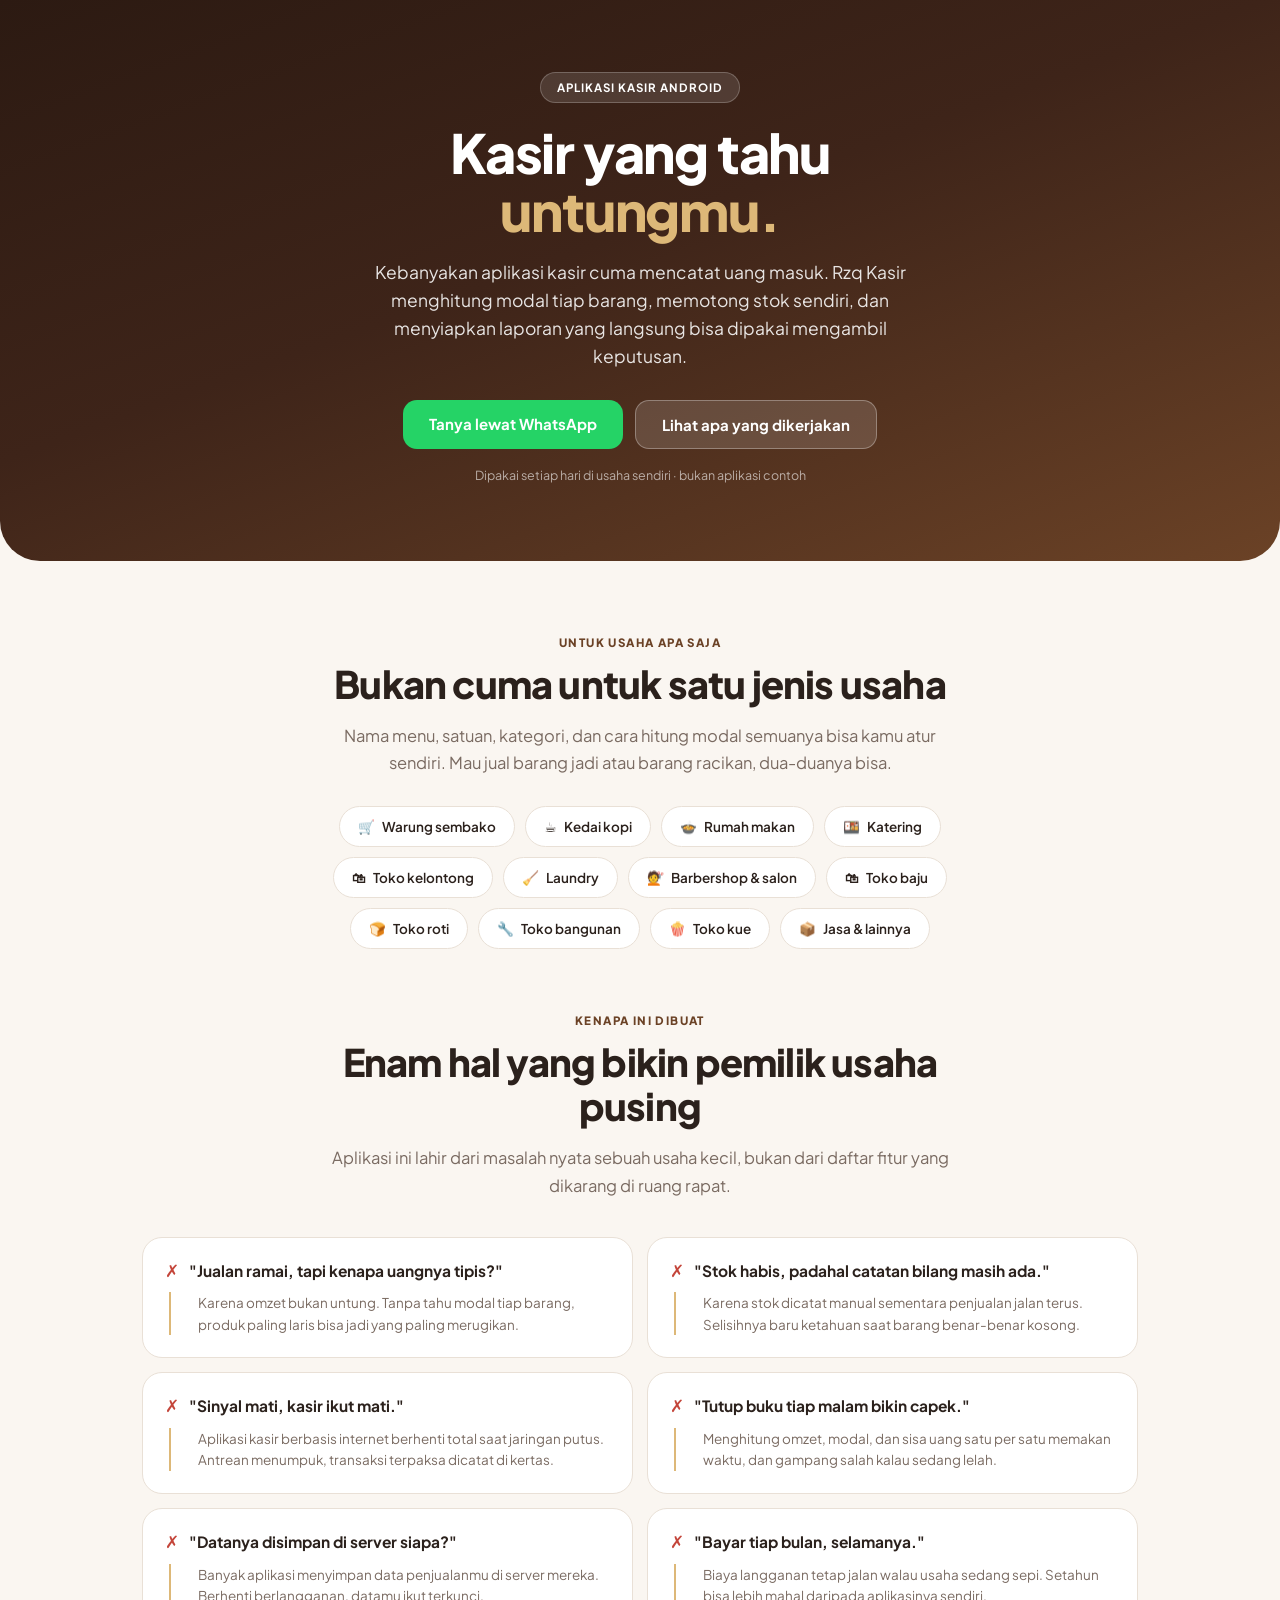
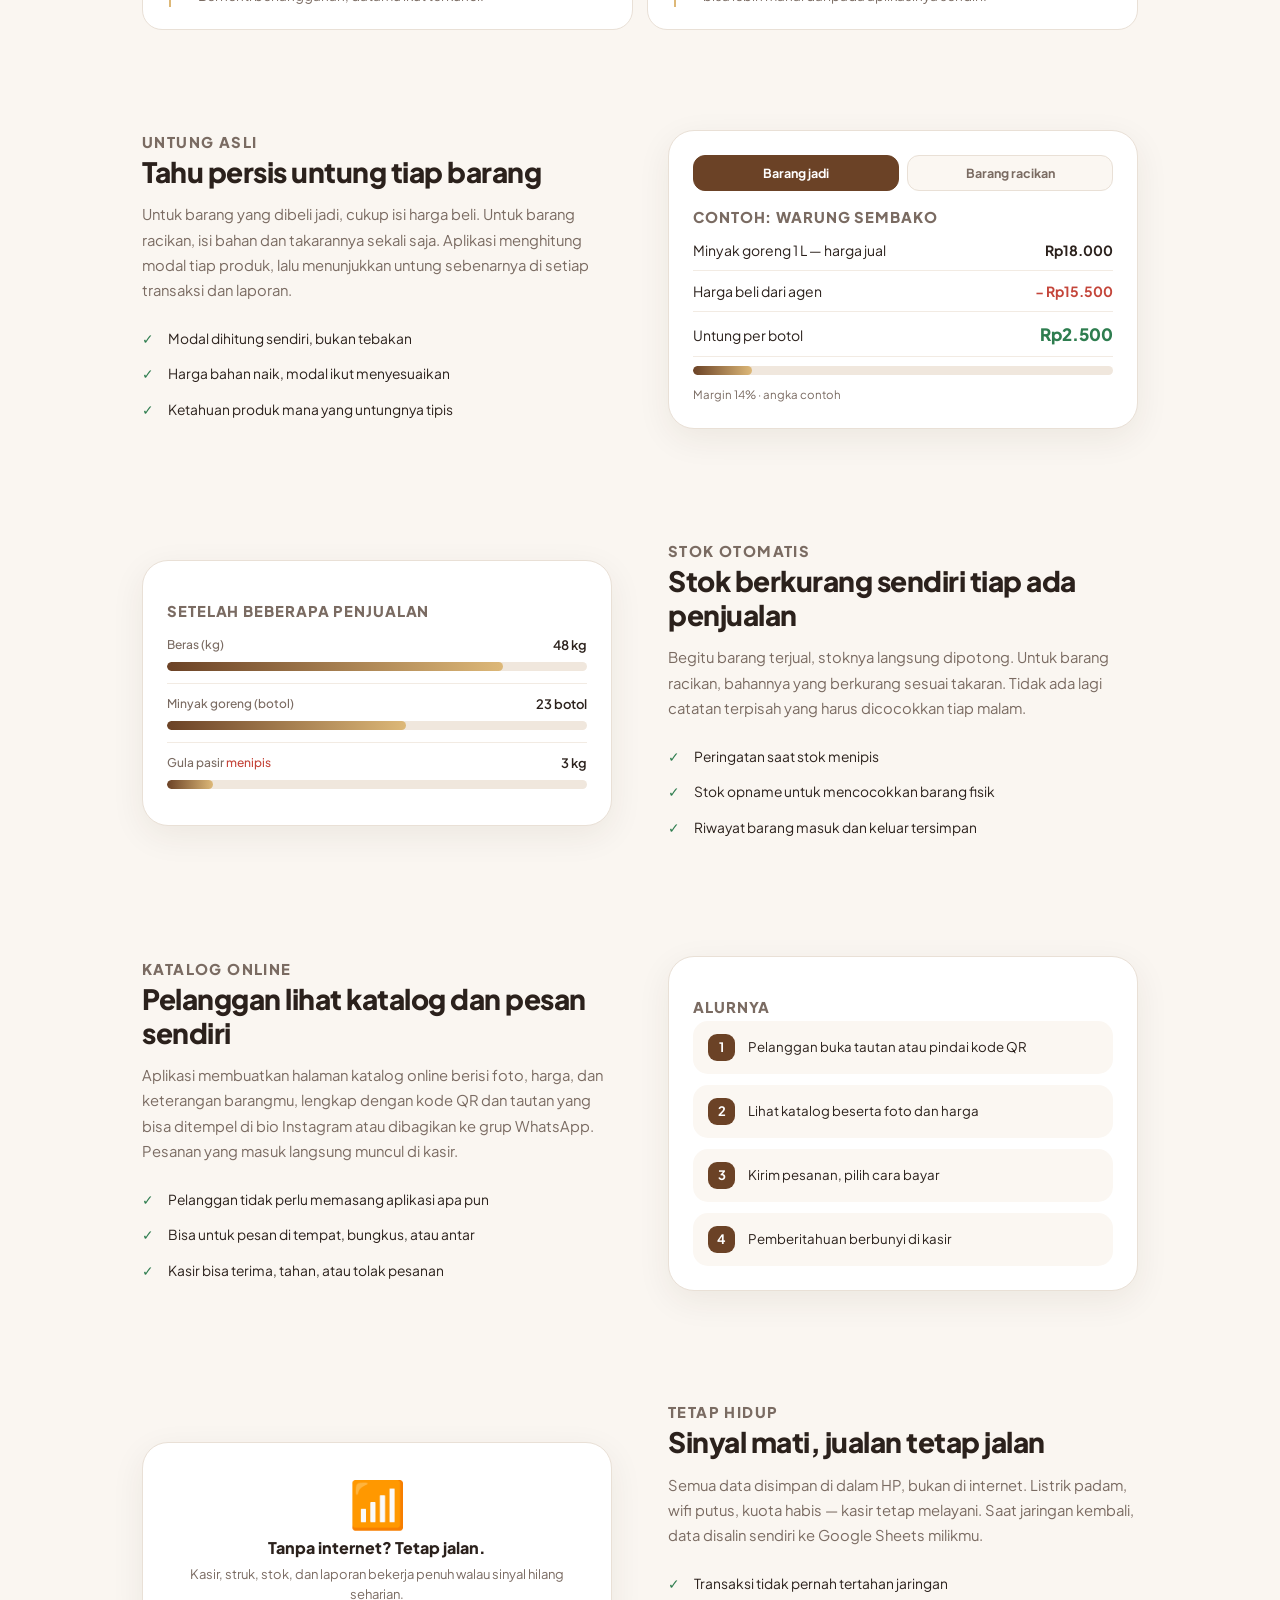
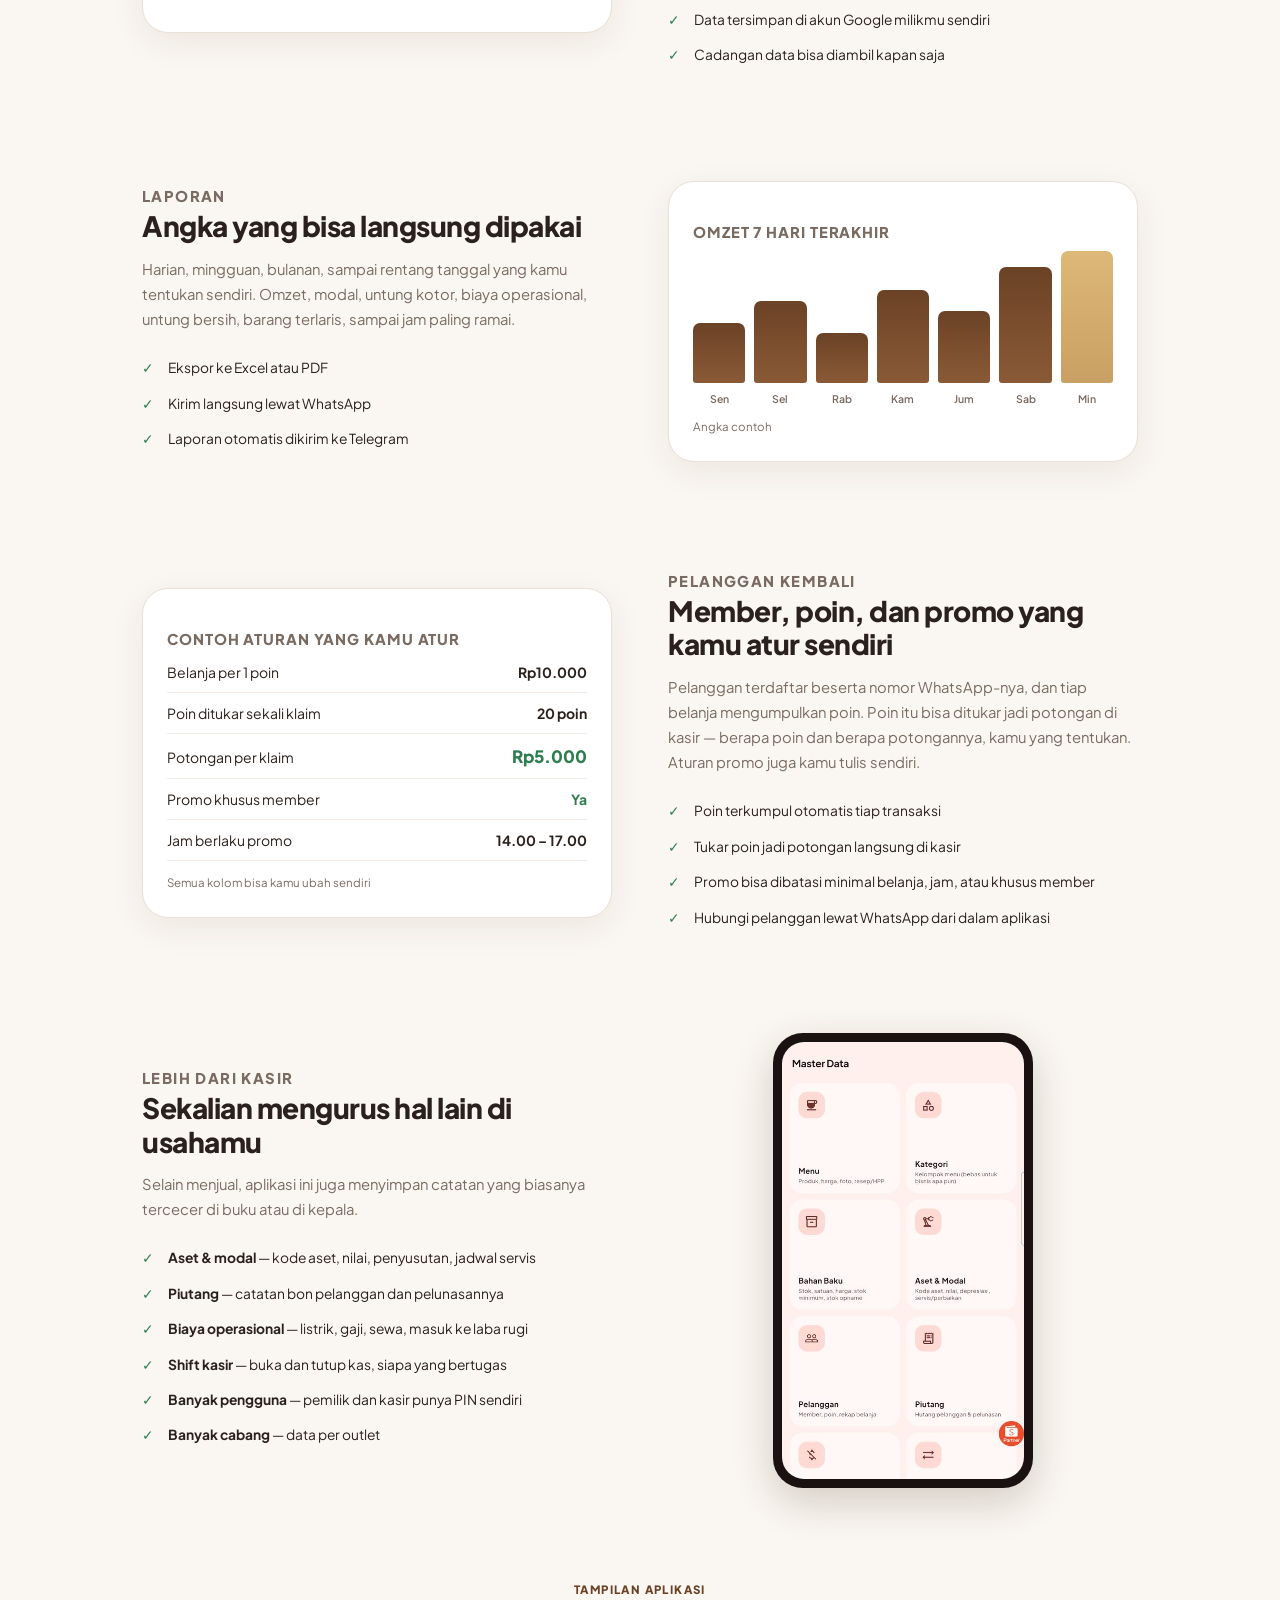
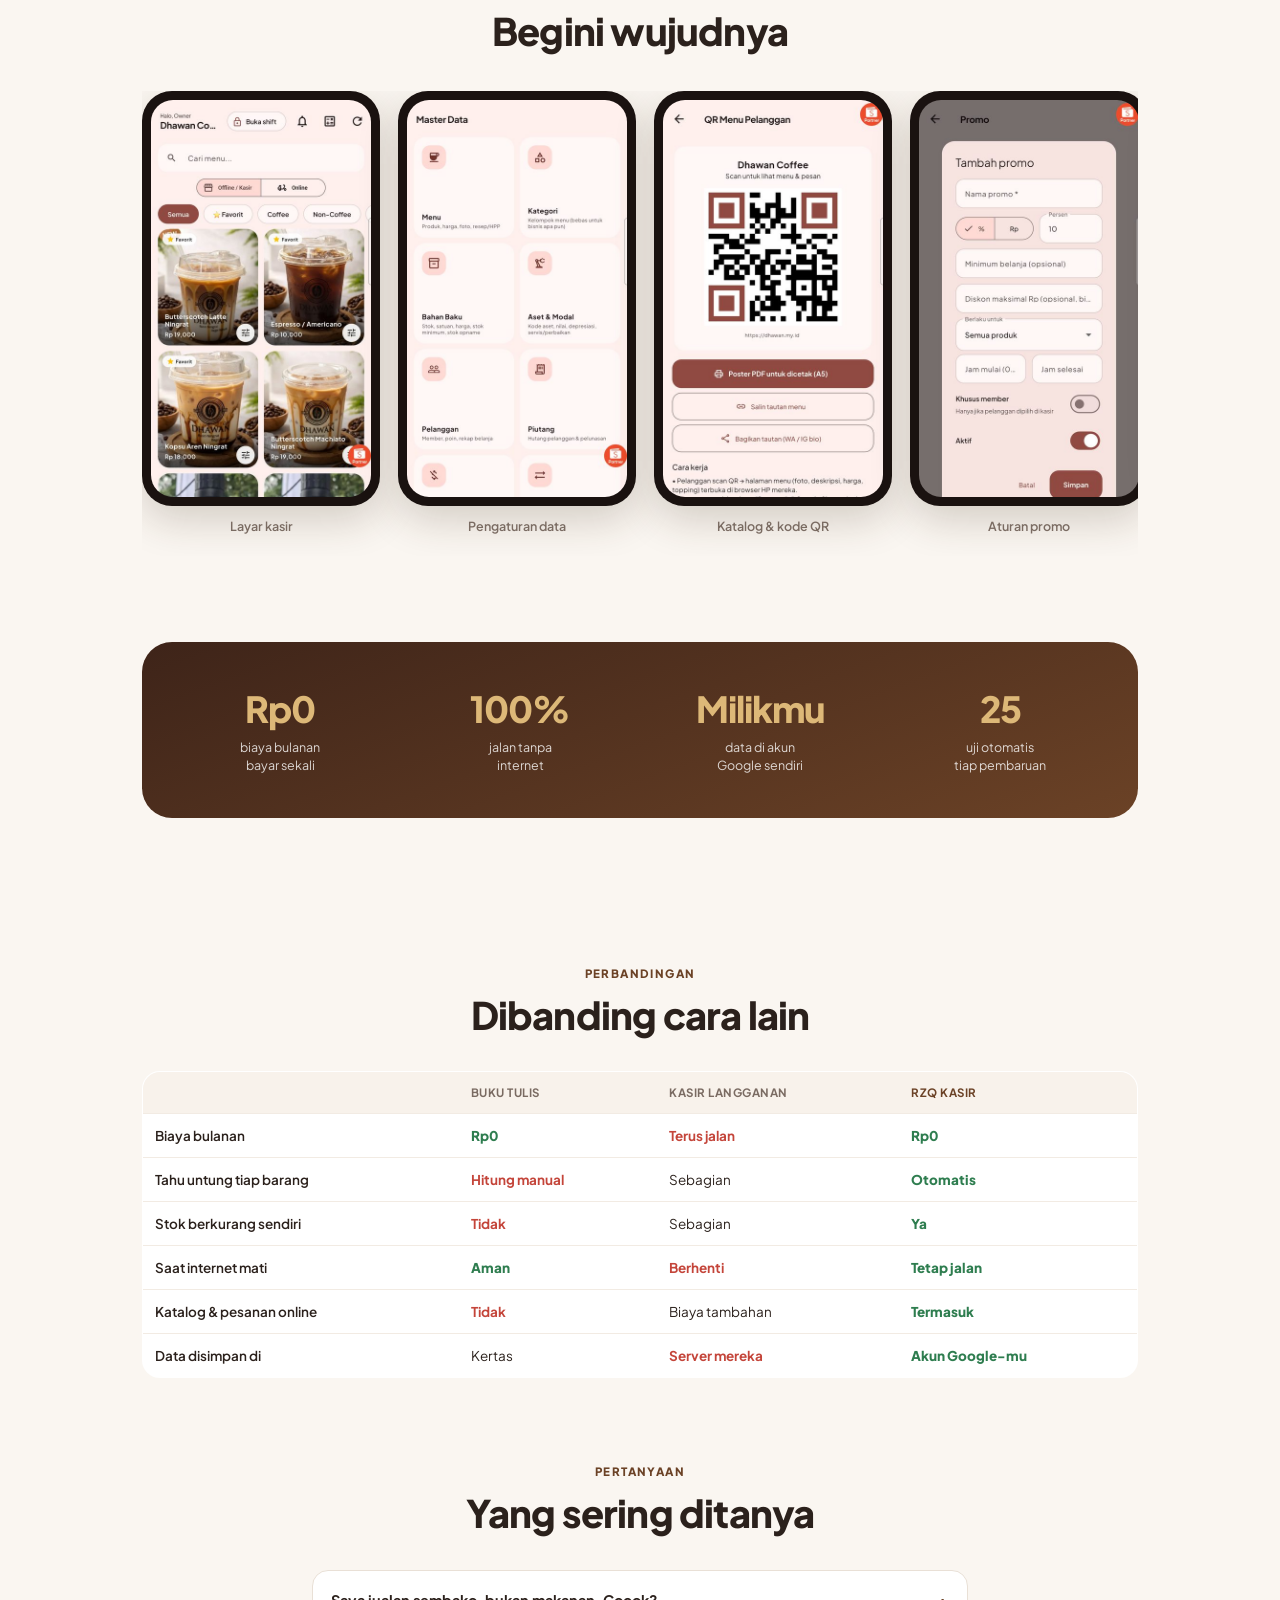
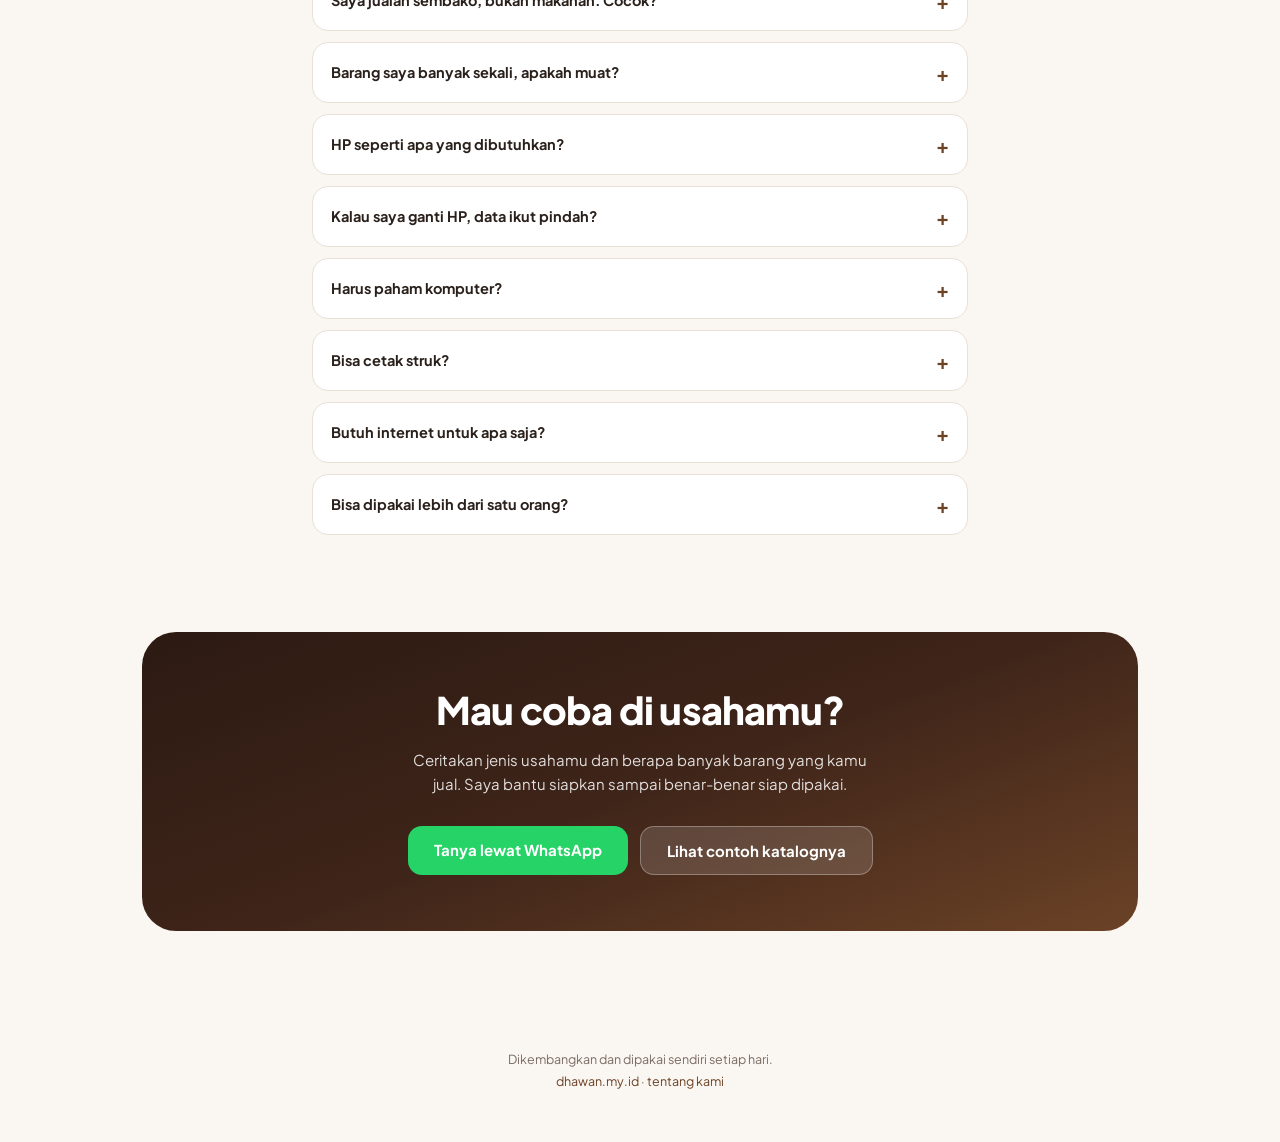
==== kasir/index.html @ fd46daa3 "Add files via upload" ====
<!DOCTYPE html>
<html lang="id">
<head>
<meta charset="utf-8">
<meta name="viewport" content="width=device-width, initial-scale=1">
<title>Rzq Kasir - Kasir yang tahu untungmu</title>
<meta name="description" content="Aplikasi kasir Android untuk warung sembako, rumah makan, kedai kopi, dan toko apa pun. Tahu untung asli tiap barang, stok berkurang otomatis, laporan siap pakai. Jalan tanpa internet.">
<meta property="og:title" content="Rzq Kasir - Kasir yang tahu untungmu">
<meta property="og:description" content="Bukan cuma mencatat penjualan. Tahu untung asli tiap barang, stok otomatis, laporan siap pakai. Untuk usaha apa saja.">
<link href="https://fonts.googleapis.com/css2?family=Plus+Jakarta+Sans:wght@400;500;600;700;800&display=swap" rel="stylesheet">
<style>
:root{
  --p:#6B4226; --p2:#3E2419; --cream:#FAF6F1; --ink:#2B211C;
  --muted:#7A6B62; --gold:#DDB878; --ok:#2E7D4F; --line:#E9E0D6;
}
*{box-sizing:border-box;-webkit-tap-highlight-color:transparent}
html{scroll-behavior:smooth}
body{margin:0;font-family:"Plus Jakarta Sans",system-ui,sans-serif;background:var(--cream);
 color:var(--ink);-webkit-font-smoothing:antialiased}
img{max-width:100%;display:block}
.wrap{max-width:1040px;margin:0 auto;padding:0 22px}
.narrow{max-width:700px;margin:0 auto}

.rv{opacity:0;transform:translateY(18px);transition:opacity .7s ease,transform .7s ease}
.rv.on{opacity:1;transform:none}
@media(prefers-reduced-motion:reduce){.rv{opacity:1;transform:none;transition:none}}
.rv.force{opacity:1 !important;transform:none !important;transition:none !important}

.hero{background:linear-gradient(160deg,#2C1A12,var(--p2) 45%,var(--p));color:#fff;
 padding:72px 0 78px;text-align:center;border-radius:0 0 40px 40px;position:relative;overflow:hidden}
.hero::after{content:"";position:absolute;inset:auto -20% -60% -20%;height:260px;
 background:radial-gradient(ellipse at center,rgba(221,184,120,.22),transparent 70%)}
.hero .wrap{position:relative;z-index:1}
.eyebrow{display:inline-block;background:rgba(255,255,255,.12);border:1px solid rgba(255,255,255,.22);
 border-radius:999px;padding:7px 16px;font-size:11.5px;font-weight:700;letter-spacing:1px}
h1{margin:20px 0 0;font-size:clamp(32px,7vw,54px);font-weight:800;letter-spacing:-1.2px;line-height:1.08}
h1 em{font-style:normal;color:var(--gold)}
.hero p{margin:18px auto 0;max-width:540px;font-size:clamp(15px,2.2vw,17.5px);line-height:1.6;opacity:.88}
.hbtns{margin-top:30px;display:flex;gap:12px;justify-content:center;flex-wrap:wrap}
.btn{display:inline-block;text-decoration:none;border-radius:14px;padding:14px 26px;
 font-weight:700;font-size:15px;transition:transform .15s ease}
.btn:active{transform:scale(.97)}
.b1{background:#25D366;color:#fff}
.b2{background:rgba(255,255,255,.14);color:#fff;border:1px solid rgba(255,255,255,.3)}
.hnote{margin-top:18px;font-size:12.5px;opacity:.6}

section{padding:74px 0}
.label{font-size:11.5px;font-weight:800;letter-spacing:1.4px;color:var(--p);
 text-transform:uppercase;margin:0 0 12px}
h2{font-size:clamp(25px,4.4vw,38px);font-weight:800;letter-spacing:-.8px;line-height:1.16;margin:0}
.lead{color:var(--muted);font-size:clamp(14.5px,2vw,16.5px);line-height:1.65;margin:16px 0 0}
.center{text-align:center}
.center .lead{margin-left:auto;margin-right:auto;max-width:620px}

/* jenis usaha */
.biz{display:flex;flex-wrap:wrap;gap:10px;justify-content:center;margin-top:30px}
.biz span{background:#fff;border:1px solid var(--line);border-radius:999px;
 padding:11px 18px;font-size:13.5px;font-weight:600}
.biz span i{font-style:normal;margin-right:7px}

.probs{display:grid;grid-template-columns:1fr;gap:14px;margin-top:38px}
@media(min-width:680px){.probs{grid-template-columns:1fr 1fr}}
.prob{background:#fff;border:1px solid var(--line);border-radius:20px;padding:22px}
.prob .q{font-size:15.5px;font-weight:700;line-height:1.45;margin:0 0 10px;
 display:flex;gap:10px;align-items:flex-start}
.prob .q i{font-style:normal;color:#C4453A;font-size:17px;line-height:1.2}
.prob .a{font-size:13.5px;color:var(--muted);line-height:1.6;margin:0;padding-left:27px;
 border-left:2px solid var(--gold);margin-left:4px}

.feat{display:grid;grid-template-columns:1fr;gap:34px;align-items:center}
@media(min-width:820px){.feat{grid-template-columns:1fr 1fr;gap:56px}.feat.rev .txt{order:2}}
.feat + .feat{margin-top:82px}
.feat h3{font-size:clamp(21px,3vw,28px);font-weight:800;letter-spacing:-.5px;margin:0;line-height:1.2}
.feat p{color:var(--muted);font-size:14.8px;line-height:1.7;margin:14px 0 0}
.mini{margin-top:18px;padding-left:0;list-style:none}
.mini li{font-size:13.8px;line-height:1.55;padding:7px 0 7px 26px;position:relative;color:var(--ink)}
.mini li::before{content:"\2713";position:absolute;left:0;color:var(--ok);font-weight:800}

.vis{background:#fff;border:1px solid var(--line);border-radius:26px;padding:24px;
 box-shadow:0 10px 34px rgba(60,40,20,.07)}
.vtitle{font-size:11px;font-weight:800;letter-spacing:.9px;color:var(--muted);
 text-transform:uppercase;margin:0 0 16px}
.bar{display:flex;justify-content:space-between;align-items:baseline;font-size:14px;
 padding:11px 0;border-bottom:1px solid #F2EBE3;gap:10px}
.bar:last-child{border-bottom:0}
.bar b{font-weight:700;white-space:nowrap}
.bar .neg{color:#C4453A}
.bar .pos{color:var(--ok);font-weight:800;font-size:17px}
.meter{height:9px;border-radius:5px;background:#F0E7DD;overflow:hidden;margin-top:9px}
.meter i{display:block;height:100%;border-radius:5px;background:linear-gradient(90deg,var(--p),var(--gold))}
.tabs{display:flex;gap:8px;margin-bottom:14px}
.tabs button{flex:1;border:1px solid var(--line);background:#FBF7F2;border-radius:12px;
 padding:9px;font:inherit;font-size:12.5px;font-weight:700;cursor:pointer;color:var(--muted)}
.tabs button.on{background:var(--p);color:#fff;border-color:var(--p)}
.stock{font-size:13px;padding:12px 0;border-bottom:1px solid #F2EBE3}
.stock:last-child{border-bottom:0}
.stock .r{display:flex;justify-content:space-between;font-weight:600}
.stock .r span{color:var(--muted);font-weight:500;font-size:12px}
.chart{display:flex;align-items:flex-end;gap:9px;height:132px;margin-top:6px}
.chart div{flex:1;border-radius:7px 7px 3px 3px;background:linear-gradient(180deg,var(--p),#8A5A36)}
.chart div:last-child{background:linear-gradient(180deg,var(--gold),#C9A063)}
.days{display:flex;gap:9px;margin-top:9px}
.days span{flex:1;text-align:center;font-size:10.5px;color:var(--muted);font-weight:600}
.phone{background:#1A1210;border-radius:30px;padding:9px;box-shadow:0 14px 40px rgba(60,40,20,.2)}
.phone img{border-radius:22px}
.flow{display:flex;flex-direction:column;gap:11px}
.step{display:flex;gap:13px;align-items:center;background:#FBF7F2;border-radius:15px;padding:13px 15px}
.step b{width:27px;height:27px;flex:0 0 27px;border-radius:9px;background:var(--p);color:#fff;
 font-size:13px;display:flex;align-items:center;justify-content:center}
.step span{font-size:13.3px;line-height:1.45}
.offline{text-align:center;padding:12px 0 4px}
.offline .big{font-size:46px;line-height:1}
.offline .t{font-weight:800;margin-top:12px;font-size:16px}
.offline .s{color:var(--muted);font-size:13px;margin-top:6px;line-height:1.55}

.nums{background:linear-gradient(160deg,var(--p2),var(--p));color:#fff;border-radius:30px;
 padding:44px 26px;display:grid;grid-template-columns:1fr 1fr;gap:30px 16px;text-align:center}
@media(min-width:760px){.nums{grid-template-columns:repeat(4,1fr)}}
.nums b{display:block;font-size:clamp(26px,5vw,36px);font-weight:800;letter-spacing:-1px;color:var(--gold)}
.nums span{display:block;font-size:12.5px;opacity:.8;margin-top:7px;line-height:1.45}

.cmp{width:100%;border-collapse:collapse;margin-top:34px;font-size:13.5px;
 background:#fff;border-radius:18px;overflow:hidden;border:1px solid var(--line)}
.cmp th,.cmp td{padding:13px 12px;text-align:left;border-bottom:1px solid #F2EBE3}
.cmp th{background:#F8F2EB;font-size:11.5px;letter-spacing:.5px;text-transform:uppercase;color:var(--muted)}
.cmp th:last-child{color:var(--p)}
.cmp td:first-child{font-weight:600}
.cmp tr:last-child td{border-bottom:0}
.yes{color:var(--ok);font-weight:800}
.no{color:#C4453A;font-weight:700}

details{background:#fff;border:1px solid var(--line);border-radius:16px;padding:0 18px;margin-bottom:11px}
summary{cursor:pointer;list-style:none;padding:17px 0;font-weight:700;font-size:14.5px;
 display:flex;justify-content:space-between;gap:14px;align-items:center}
summary::-webkit-details-marker{display:none}
summary::after{content:"+";color:var(--p);font-size:20px;font-weight:700;flex:0 0 auto}
details[open] summary::after{content:"\2212"}
details p{margin:0 0 17px;color:var(--muted);font-size:13.8px;line-height:1.65}

.cta{background:linear-gradient(160deg,#2C1A12,var(--p2) 50%,var(--p));color:#fff;
 border-radius:34px;padding:56px 26px;text-align:center}
.cta h2{color:#fff}
.cta p{opacity:.85;font-size:15px;line-height:1.6;margin:16px auto 0;max-width:470px}
.foot{text-align:center;color:var(--muted);font-size:12.5px;padding:44px 20px 50px;line-height:1.75}
.foot b{color:var(--p)}
.foot a{color:var(--p);text-decoration:none}
.shots{display:flex;gap:18px;overflow-x:auto;padding-bottom:10px;scrollbar-width:none}
.shots::-webkit-scrollbar{display:none}
.shots .it{flex:0 0 auto;width:238px}
.shots .it p{text-align:center;font-size:12.5px;color:var(--muted);font-weight:600;margin-top:12px}
</style>
<noscript><style>.rv{opacity:1;transform:none}</style></noscript>
</head>
<body>

<div class="hero">
  <div class="wrap">
    <span class="eyebrow">APLIKASI KASIR ANDROID</span>
    <h1>Kasir yang tahu<br><em>untungmu.</em></h1>
    <p>Kebanyakan aplikasi kasir cuma mencatat uang masuk.
       Rzq Kasir menghitung modal tiap barang, memotong stok sendiri,
       dan menyiapkan laporan yang langsung bisa dipakai mengambil keputusan.</p>
    <div class="hbtns">
      <a class="btn b1" id="wa1" href="#">Tanya lewat WhatsApp</a>
      <a class="btn b2" href="#masalah">Lihat apa yang dikerjakan</a>
    </div>
    <div class="hnote">Dipakai setiap hari di usaha sendiri &middot; bukan aplikasi contoh</div>
  </div>
</div>

<section style="padding-bottom:20px">
  <div class="wrap">
    <div class="narrow center rv">
      <p class="label">Untuk usaha apa saja</p>
      <h2>Bukan cuma untuk satu jenis usaha</h2>
      <p class="lead">Nama menu, satuan, kategori, dan cara hitung modal semuanya bisa kamu atur sendiri.
         Mau jual barang jadi atau barang racikan, dua-duanya bisa.</p>
      <div class="biz">
        <span><i>&#128722;</i>Warung sembako</span>
        <span><i>&#9749;</i>Kedai kopi</span>
        <span><i>&#127858;</i>Rumah makan</span>
        <span><i>&#127857;</i>Katering</span>
        <span><i>&#128717;</i>Toko kelontong</span>
        <span><i>&#129529;</i>Laundry</span>
        <span><i>&#128135;</i>Barbershop &amp; salon</span>
        <span><i>&#128717;</i>Toko baju</span>
        <span><i>&#127838;</i>Toko roti</span>
        <span><i>&#128295;</i>Toko bangunan</span>
        <span><i>&#127871;</i>Toko kue</span>
        <span><i>&#128230;</i>Jasa &amp; lainnya</span>
      </div>
    </div>
  </div>
</section>

<section id="masalah" style="padding-top:44px">
  <div class="wrap">
    <div class="narrow center rv">
      <p class="label">Kenapa ini dibuat</p>
      <h2>Enam hal yang bikin pemilik usaha pusing</h2>
      <p class="lead">Aplikasi ini lahir dari masalah nyata sebuah usaha kecil,
         bukan dari daftar fitur yang dikarang di ruang rapat.</p>
    </div>
    <div class="probs rv">
      <div class="prob">
        <p class="q"><i>&#10007;</i>"Jualan ramai, tapi kenapa uangnya tipis?"</p>
        <p class="a">Karena omzet bukan untung. Tanpa tahu modal tiap barang,
           produk paling laris bisa jadi yang paling merugikan.</p>
      </div>
      <div class="prob">
        <p class="q"><i>&#10007;</i>"Stok habis, padahal catatan bilang masih ada."</p>
        <p class="a">Karena stok dicatat manual sementara penjualan jalan terus.
           Selisihnya baru ketahuan saat barang benar-benar kosong.</p>
      </div>
      <div class="prob">
        <p class="q"><i>&#10007;</i>"Sinyal mati, kasir ikut mati."</p>
        <p class="a">Aplikasi kasir berbasis internet berhenti total saat jaringan putus.
           Antrean menumpuk, transaksi terpaksa dicatat di kertas.</p>
      </div>
      <div class="prob">
        <p class="q"><i>&#10007;</i>"Tutup buku tiap malam bikin capek."</p>
        <p class="a">Menghitung omzet, modal, dan sisa uang satu per satu
           memakan waktu, dan gampang salah kalau sedang lelah.</p>
      </div>
      <div class="prob">
        <p class="q"><i>&#10007;</i>"Datanya disimpan di server siapa?"</p>
        <p class="a">Banyak aplikasi menyimpan data penjualanmu di server mereka.
           Berhenti berlangganan, datamu ikut terkunci.</p>
      </div>
      <div class="prob">
        <p class="q"><i>&#10007;</i>"Bayar tiap bulan, selamanya."</p>
        <p class="a">Biaya langganan tetap jalan walau usaha sedang sepi.
           Setahun bisa lebih mahal daripada aplikasinya sendiri.</p>
      </div>
    </div>
  </div>
</section>

<section style="padding-top:12px">
  <div class="wrap">

    <div class="feat rv">
      <div class="txt">
        <p class="label">Untung asli</p>
        <h3>Tahu persis untung tiap barang</h3>
        <p>Untuk barang yang dibeli jadi, cukup isi harga beli.
           Untuk barang racikan, isi bahan dan takarannya sekali saja.
           Aplikasi menghitung modal tiap produk, lalu menunjukkan untung sebenarnya
           di setiap transaksi dan laporan.</p>
        <ul class="mini">
          <li>Modal dihitung sendiri, bukan tebakan</li>
          <li>Harga bahan naik, modal ikut menyesuaikan</li>
          <li>Ketahuan produk mana yang untungnya tipis</li>
        </ul>
      </div>
      <div class="vis">
        <div class="tabs">
          <button class="on" id="tb1" onclick="tab(1)">Barang jadi</button>
          <button id="tb2" onclick="tab(2)">Barang racikan</button>
        </div>
        <div id="pane1">
          <p class="vtitle">Contoh: warung sembako</p>
          <div class="bar"><span>Minyak goreng 1 L &mdash; harga jual</span><b>Rp18.000</b></div>
          <div class="bar"><span>Harga beli dari agen</span><b class="neg">&minus; Rp15.500</b></div>
          <div class="bar"><span>Untung per botol</span><b class="pos">Rp2.500</b></div>
          <div class="meter"><i style="width:14%"></i></div>
          <p style="font-size:11.5px;color:var(--muted);margin:10px 0 0">Margin 14% &middot; angka contoh</p>
        </div>
        <div id="pane2" style="display:none">
          <p class="vtitle">Contoh: rumah makan / kedai</p>
          <div class="bar"><span>Nasi goreng &mdash; harga jual</span><b>Rp18.000</b></div>
          <div class="bar"><span>Beras, telur, bumbu, gas</span><b class="neg">&minus; Rp7.000</b></div>
          <div class="bar"><span>Untung per porsi</span><b class="pos">Rp11.000</b></div>
          <div class="meter"><i style="width:61%"></i></div>
          <p style="font-size:11.5px;color:var(--muted);margin:10px 0 0">Margin 61% &middot; angka contoh</p>
        </div>
      </div>
    </div>

    <div class="feat rev rv">
      <div class="txt">
        <p class="label">Stok otomatis</p>
        <h3>Stok berkurang sendiri tiap ada penjualan</h3>
        <p>Begitu barang terjual, stoknya langsung dipotong.
           Untuk barang racikan, bahannya yang berkurang sesuai takaran.
           Tidak ada lagi catatan terpisah yang harus dicocokkan tiap malam.</p>
        <ul class="mini">
          <li>Peringatan saat stok menipis</li>
          <li>Stok opname untuk mencocokkan barang fisik</li>
          <li>Riwayat barang masuk dan keluar tersimpan</li>
        </ul>
      </div>
      <div class="vis">
        <p class="vtitle">Setelah beberapa penjualan</p>
        <div class="stock">
          <div class="r"><span>Beras (kg)</span>48 kg</div>
          <div class="meter"><i style="width:80%"></i></div>
        </div>
        <div class="stock">
          <div class="r"><span>Minyak goreng (botol)</span>23 botol</div>
          <div class="meter"><i style="width:57%"></i></div>
        </div>
        <div class="stock">
          <div class="r"><span>Gula pasir <span style="color:#C4453A">menipis</span></span>3 kg</div>
          <div class="meter"><i style="width:11%"></i></div>
        </div>
      </div>
    </div>

    <div class="feat rv">
      <div class="txt">
        <p class="label">Katalog online</p>
        <h3>Pelanggan lihat katalog dan pesan sendiri</h3>
        <p>Aplikasi membuatkan halaman katalog online berisi foto, harga, dan keterangan barangmu,
           lengkap dengan kode QR dan tautan yang bisa ditempel di bio Instagram atau dibagikan ke grup WhatsApp.
           Pesanan yang masuk langsung muncul di kasir.</p>
        <ul class="mini">
          <li>Pelanggan tidak perlu memasang aplikasi apa pun</li>
          <li>Bisa untuk pesan di tempat, bungkus, atau antar</li>
          <li>Kasir bisa terima, tahan, atau tolak pesanan</li>
        </ul>
      </div>
      <div class="vis">
        <p class="vtitle">Alurnya</p>
        <div class="flow">
          <div class="step"><b>1</b><span>Pelanggan buka tautan atau pindai kode QR</span></div>
          <div class="step"><b>2</b><span>Lihat katalog beserta foto dan harga</span></div>
          <div class="step"><b>3</b><span>Kirim pesanan, pilih cara bayar</span></div>
          <div class="step"><b>4</b><span>Pemberitahuan berbunyi di kasir</span></div>
        </div>
      </div>
    </div>

    <div class="feat rev rv">
      <div class="txt">
        <p class="label">Tetap hidup</p>
        <h3>Sinyal mati, jualan tetap jalan</h3>
        <p>Semua data disimpan di dalam HP, bukan di internet.
           Listrik padam, wifi putus, kuota habis &mdash; kasir tetap melayani.
           Saat jaringan kembali, data disalin sendiri ke Google Sheets milikmu.</p>
        <ul class="mini">
          <li>Transaksi tidak pernah tertahan jaringan</li>
          <li>Data tersimpan di akun Google milikmu sendiri</li>
          <li>Cadangan data bisa diambil kapan saja</li>
        </ul>
      </div>
      <div class="vis">
        <div class="offline">
          <div class="big">&#128246;</div>
          <div class="t">Tanpa internet? Tetap jalan.</div>
          <div class="s">Kasir, struk, stok, dan laporan bekerja penuh
             walau sinyal hilang seharian.</div>
        </div>
      </div>
    </div>

    <div class="feat rv">
      <div class="txt">
        <p class="label">Laporan</p>
        <h3>Angka yang bisa langsung dipakai</h3>
        <p>Harian, mingguan, bulanan, sampai rentang tanggal yang kamu tentukan sendiri.
           Omzet, modal, untung kotor, biaya operasional, untung bersih,
           barang terlaris, sampai jam paling ramai.</p>
        <ul class="mini">
          <li>Ekspor ke Excel atau PDF</li>
          <li>Kirim langsung lewat WhatsApp</li>
          <li>Laporan otomatis dikirim ke Telegram</li>
        </ul>
      </div>
      <div class="vis">
        <p class="vtitle">Omzet 7 hari terakhir</p>
        <div class="chart">
          <div style="height:46%"></div><div style="height:62%"></div><div style="height:38%"></div>
          <div style="height:71%"></div><div style="height:55%"></div><div style="height:88%"></div>
          <div style="height:100%"></div>
        </div>
        <div class="days"><span>Sen</span><span>Sel</span><span>Rab</span><span>Kam</span>
          <span>Jum</span><span>Sab</span><span>Min</span></div>
        <p style="font-size:11.5px;color:var(--muted);margin:12px 0 0">Angka contoh</p>
      </div>
    </div>

    <div class="feat rev rv">
      <div class="txt">
        <p class="label">Pelanggan kembali</p>
        <h3>Member, poin, dan promo yang kamu atur sendiri</h3>
        <p>Pelanggan terdaftar beserta nomor WhatsApp-nya, dan tiap belanja mengumpulkan poin.
           Poin itu bisa ditukar jadi potongan di kasir &mdash; berapa poin dan berapa potongannya,
           kamu yang tentukan. Aturan promo juga kamu tulis sendiri.</p>
        <ul class="mini">
          <li>Poin terkumpul otomatis tiap transaksi</li>
          <li>Tukar poin jadi potongan langsung di kasir</li>
          <li>Promo bisa dibatasi minimal belanja, jam, atau khusus member</li>
          <li>Hubungi pelanggan lewat WhatsApp dari dalam aplikasi</li>
        </ul>
      </div>
      <div class="vis">
        <p class="vtitle">Contoh aturan yang kamu atur</p>
        <div class="bar"><span>Belanja per 1 poin</span><b>Rp10.000</b></div>
        <div class="bar"><span>Poin ditukar sekali klaim</span><b>20 poin</b></div>
        <div class="bar"><span>Potongan per klaim</span><b class="pos">Rp5.000</b></div>
        <div class="bar"><span>Promo khusus member</span><b class="yes">Ya</b></div>
        <div class="bar"><span>Jam berlaku promo</span><b>14.00 &ndash; 17.00</b></div>
        <p style="font-size:11.5px;color:var(--muted);margin:12px 0 0">Semua kolom bisa kamu ubah sendiri</p>
      </div>
    </div>

    <div class="feat rv">
      <div class="txt">
        <p class="label">Lebih dari kasir</p>
        <h3>Sekalian mengurus hal lain di usahamu</h3>
        <p>Selain menjual, aplikasi ini juga menyimpan catatan yang biasanya
           tercecer di buku atau di kepala.</p>
        <ul class="mini">
          <li><b>Aset &amp; modal</b> &mdash; kode aset, nilai, penyusutan, jadwal servis</li>
          <li><b>Piutang</b> &mdash; catatan bon pelanggan dan pelunasannya</li>
          <li><b>Biaya operasional</b> &mdash; listrik, gaji, sewa, masuk ke laba rugi</li>
          <li><b>Shift kasir</b> &mdash; buka dan tutup kas, siapa yang bertugas</li>
          <li><b>Banyak pengguna</b> &mdash; pemilik dan kasir punya PIN sendiri</li>
          <li><b>Banyak cabang</b> &mdash; data per outlet</li>
        </ul>
      </div>
      <div>
        <div class="phone" style="max-width:260px;margin:0 auto">
          <img src="app-master.jpg" alt="Daftar menu pengaturan data di aplikasi" loading="lazy">
        </div>
      </div>
    </div>

  </div>
</section>

<section style="padding-top:20px">
  <div class="wrap">
    <div class="narrow center rv" style="margin-bottom:38px">
      <p class="label">Tampilan aplikasi</p>
      <h2>Begini wujudnya</h2>
    </div>
    <div class="rv">
      <div class="shots">
        <div class="it"><div class="phone"><img src="app-kasir.jpg" alt="Layar kasir" loading="lazy"></div>
          <p>Layar kasir</p></div>
        <div class="it"><div class="phone"><img src="app-master.jpg" alt="Pengaturan data" loading="lazy"></div>
          <p>Pengaturan data</p></div>
        <div class="it"><div class="phone"><img src="app-qr.jpg" alt="Kode QR katalog" loading="lazy"></div>
          <p>Katalog &amp; kode QR</p></div>
        <div class="it"><div class="phone"><img src="app-promo.jpg" alt="Aturan promo" loading="lazy"></div>
          <p>Aturan promo</p></div>
        <div class="it"><div class="phone"><img src="app-web.jpg" alt="Halaman katalog pelanggan" loading="lazy"></div>
          <p>Yang dilihat pelanggan</p></div>
      </div>
    </div>
  </div>
</section>

<section style="padding-top:12px">
  <div class="wrap">
    <div class="nums rv">
      <div><b>Rp0</b><span>biaya bulanan<br>bayar sekali</span></div>
      <div><b>100%</b><span>jalan tanpa<br>internet</span></div>
      <div><b>Milikmu</b><span>data di akun<br>Google sendiri</span></div>
      <div><b>25</b><span>uji otomatis<br>tiap pembaruan</span></div>
    </div>
  </div>
</section>

<section>
  <div class="wrap">
    <div class="narrow center rv">
      <p class="label">Perbandingan</p>
      <h2>Dibanding cara lain</h2>
    </div>
    <div class="rv" style="overflow-x:auto">
      <table class="cmp">
        <tr><th>&nbsp;</th><th>Buku tulis</th><th>Kasir langganan</th><th>Rzq Kasir</th></tr>
        <tr><td>Biaya bulanan</td><td class="yes">Rp0</td><td class="no">Terus jalan</td><td class="yes">Rp0</td></tr>
        <tr><td>Tahu untung tiap barang</td><td class="no">Hitung manual</td><td>Sebagian</td><td class="yes">Otomatis</td></tr>
        <tr><td>Stok berkurang sendiri</td><td class="no">Tidak</td><td>Sebagian</td><td class="yes">Ya</td></tr>
        <tr><td>Saat internet mati</td><td class="yes">Aman</td><td class="no">Berhenti</td><td class="yes">Tetap jalan</td></tr>
        <tr><td>Katalog &amp; pesanan online</td><td class="no">Tidak</td><td>Biaya tambahan</td><td class="yes">Termasuk</td></tr>
        <tr><td>Data disimpan di</td><td>Kertas</td><td class="no">Server mereka</td><td class="yes">Akun Google-mu</td></tr>
      </table>
    </div>
  </div>
</section>

<section style="padding-top:12px">
  <div class="wrap narrow">
    <div class="center rv">
      <p class="label">Pertanyaan</p>
      <h2>Yang sering ditanya</h2>
    </div>
    <div class="rv" style="margin-top:34px">
      <details><summary>Saya jualan sembako, bukan makanan. Cocok?</summary>
        <p>Cocok. Nama kategori, satuan (kg, liter, pcs, botol), dan cara hitung modal
           semuanya bisa kamu atur. Untuk barang yang dibeli jadi, cukup isi harga beli dan harga jual.</p></details>
      <details><summary>Barang saya banyak sekali, apakah muat?</summary>
        <p>Muat. Daftar barang bisa dicari dan dikelompokkan per kategori.
           Kalau sudah punya daftar barang di aplikasi lain, bisa dipindahkan lewat file CSV
           supaya tidak mengetik ulang.</p></details>
      <details><summary>HP seperti apa yang dibutuhkan?</summary>
        <p>HP Android biasa sudah cukup. Tidak perlu spesifikasi tinggi,
           tidak perlu membeli mesin kasir khusus.</p></details>
      <details><summary>Kalau saya ganti HP, data ikut pindah?</summary>
        <p>Ikut. Data bisa dicadangkan lalu dipulihkan di HP baru.
           Kalau penyalinan ke Google Sheets aktif, data utama juga bisa ditarik kembali.</p></details>
      <details><summary>Harus paham komputer?</summary>
        <p>Tidak. Pemasangan dibantu sampai jalan, termasuk memasukkan daftar barang.
           Setelah itu pemakaian hariannya sederhana.</p></details>
      <details><summary>Bisa cetak struk?</summary>
        <p>Bisa, lewat printer Bluetooth. Struk juga bisa dikirim sebagai gambar
           atau PDF lewat WhatsApp kalau tidak ingin memakai kertas.</p></details>
      <details><summary>Butuh internet untuk apa saja?</summary>
        <p>Hanya untuk menyalin data ke Google Sheets dan untuk halaman katalog pelanggan.
           Kasir, stok, struk, dan laporan bekerja sepenuhnya tanpa internet.</p></details>
      <details><summary>Bisa dipakai lebih dari satu orang?</summary>
        <p>Bisa. Pemilik dan kasir punya PIN masing-masing, dengan hak akses berbeda.
           Laporan dan data utama hanya bisa dibuka pemilik.</p></details>
    </div>
  </div>
</section>

<section style="padding-top:12px">
  <div class="wrap">
    <div class="cta rv">
      <h2>Mau coba di usahamu?</h2>
      <p>Ceritakan jenis usahamu dan berapa banyak barang yang kamu jual.
         Saya bantu siapkan sampai benar-benar siap dipakai.</p>
      <div class="hbtns">
        <a class="btn b1" id="wa2" href="#">Tanya lewat WhatsApp</a>
        <a class="btn b2" href="https://dhawan.my.id">Lihat contoh katalognya</a>
      </div>
    </div>
  </div>
</section>

<div class="foot">
  Dikembangkan dan dipakai sendiri setiap hari.<br>
  <a href="https://dhawan.my.id">dhawan.my.id</a> &middot;
  <a href="https://dhawan.my.id/tentang">tentang kami</a>
</div>

<script>
/* GANTI NOMOR DI SINI kalau perlu. Format 62..., tanpa + dan tanpa 0 di depan. */
var WA = "6287778199518";
var pesan = "Halo, saya tertarik dengan aplikasi Rzq Kasir. Boleh minta penjelasannya?";
var href = "https://wa.me/" + WA + "?text=" + encodeURIComponent(pesan);
document.getElementById("wa1").href = href;
document.getElementById("wa2").href = href;

/* Contoh hitung modal: barang jadi vs barang racikan */
function tab(n){
  document.getElementById("pane1").style.display = n === 1 ? "" : "none";
  document.getElementById("pane2").style.display = n === 2 ? "" : "none";
  document.getElementById("tb1").className = n === 1 ? "on" : "";
  document.getElementById("tb2").className = n === 2 ? "on" : "";
}

/* Muncul perlahan saat digulir.
   Animasi ini hanya hiasan, jadi ada beberapa lapis pengaman
   supaya isi halaman tidak mungkin tersembunyi. */
(function(){
  var els = [].slice.call(document.querySelectorAll(".rv"));
  function show(el){ el.classList.add("on"); }
  var ticking = false;
  function check(){
    ticking = false;
    var h = window.innerHeight || document.documentElement.clientHeight;
    for (var i = els.length - 1; i >= 0; i--) {
      var r = els[i].getBoundingClientRect();
      if (r.top < h - 40 && r.bottom > 0) { show(els[i]); els.splice(i, 1); }
    }
  }
  function onScroll(){
    if (ticking) return;
    ticking = true;
    (window.requestAnimationFrame || function(f){ setTimeout(f, 16); })(check);
  }
  window.addEventListener("scroll", onScroll, {passive:true});
  window.addEventListener("resize", onScroll, {passive:true});
  if ("IntersectionObserver" in window) {
    var io = new IntersectionObserver(function(entries){
      entries.forEach(function(e){ if (e.isIntersecting) { show(e.target); io.unobserve(e.target); } });
    }, {rootMargin:"0px 0px -60px 0px", threshold:0.08});
    els.forEach(function(el){ io.observe(el); });
  } else {
    els.forEach(show);
  }
  check();
  setTimeout(function(){
    var all = document.querySelectorAll(".rv");
    for (var k = 0; k < all.length; k++) { all[k].classList.add("on"); all[k].classList.add("force"); }
  }, 6000);
})();
</script>
</body>
</html>
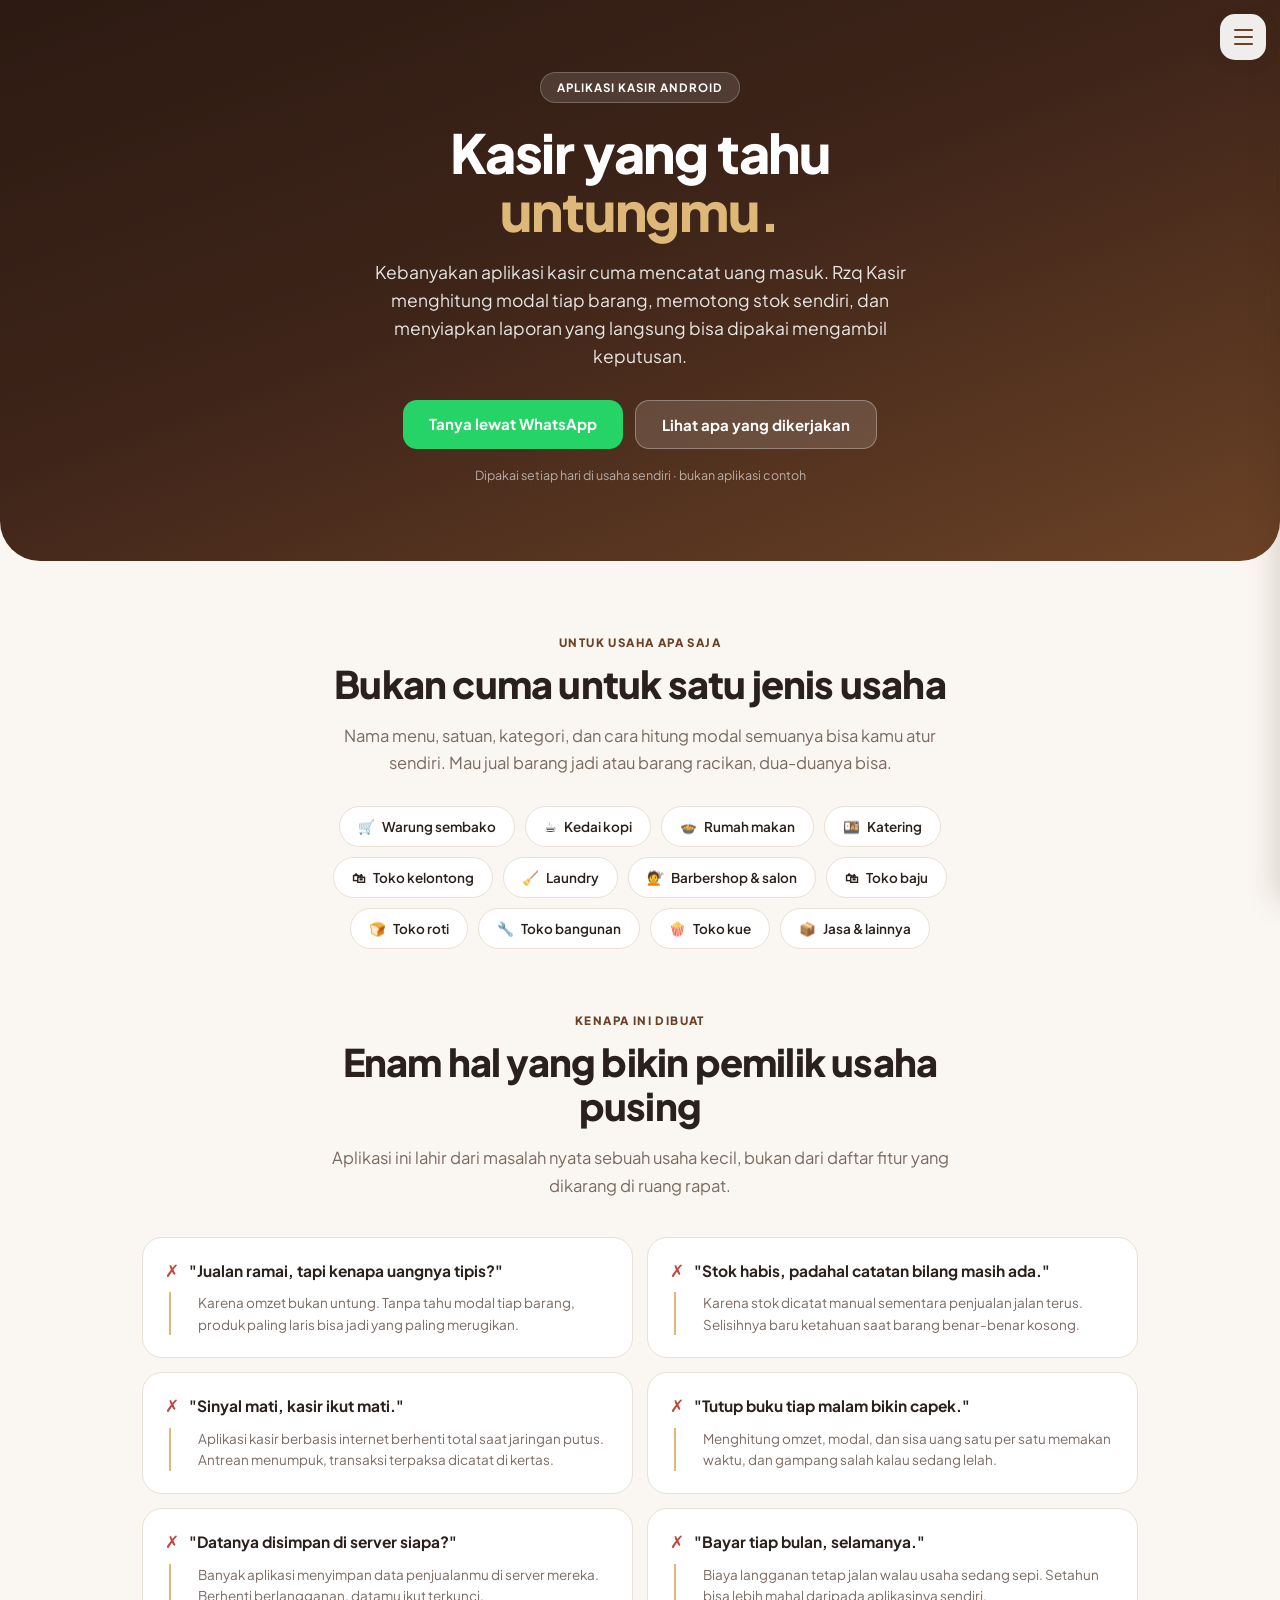
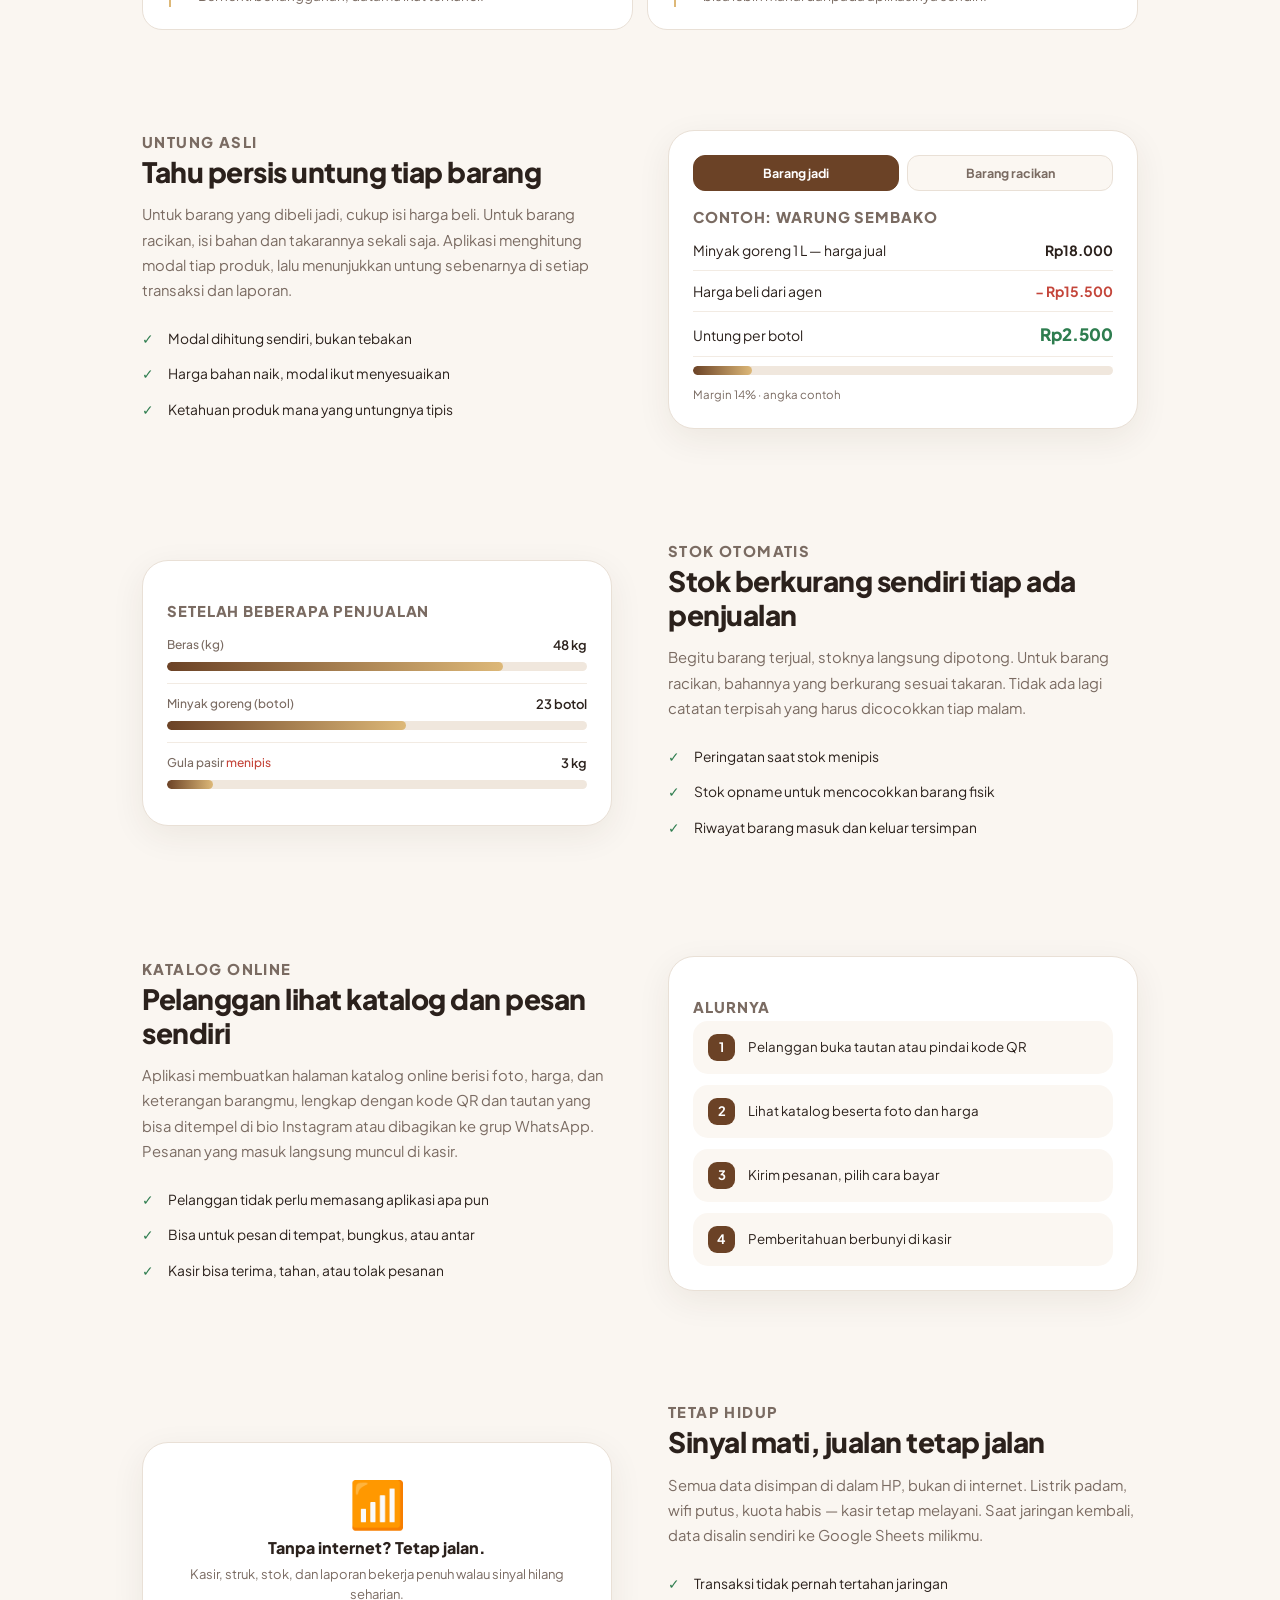
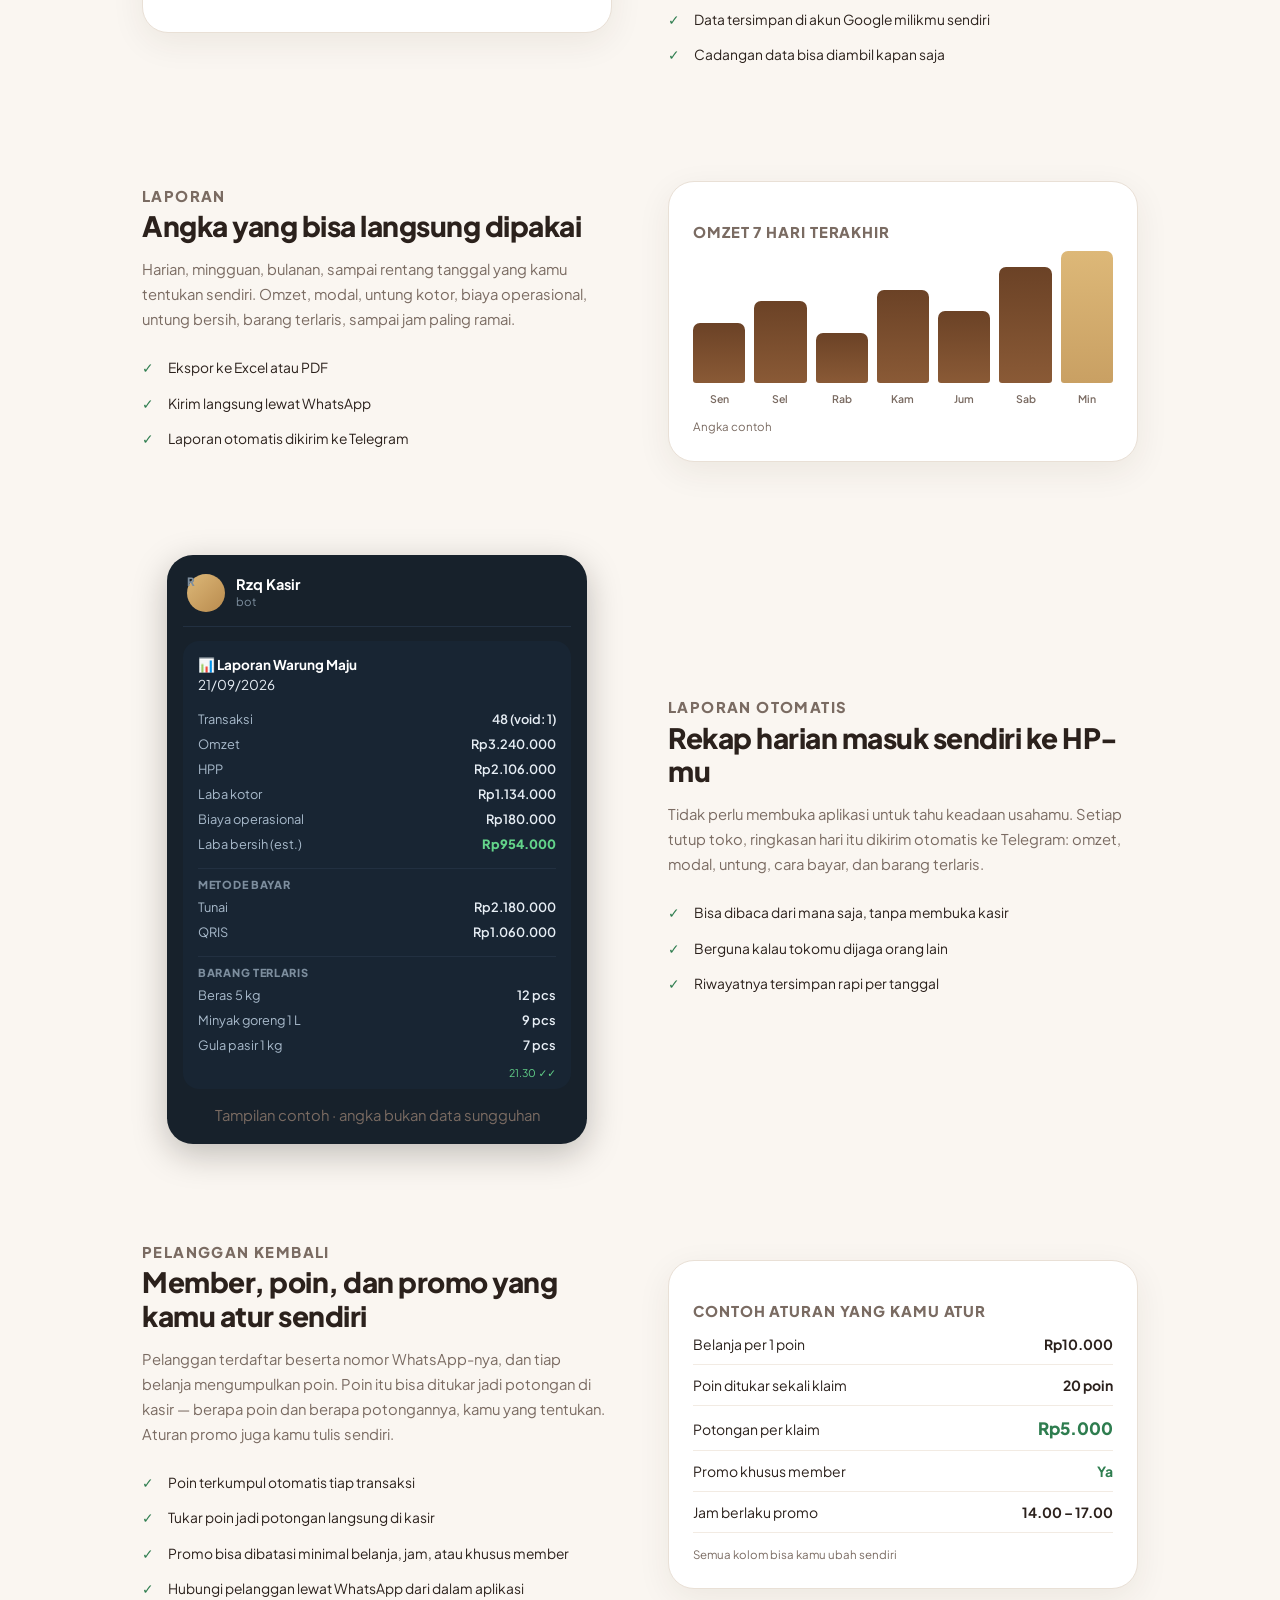
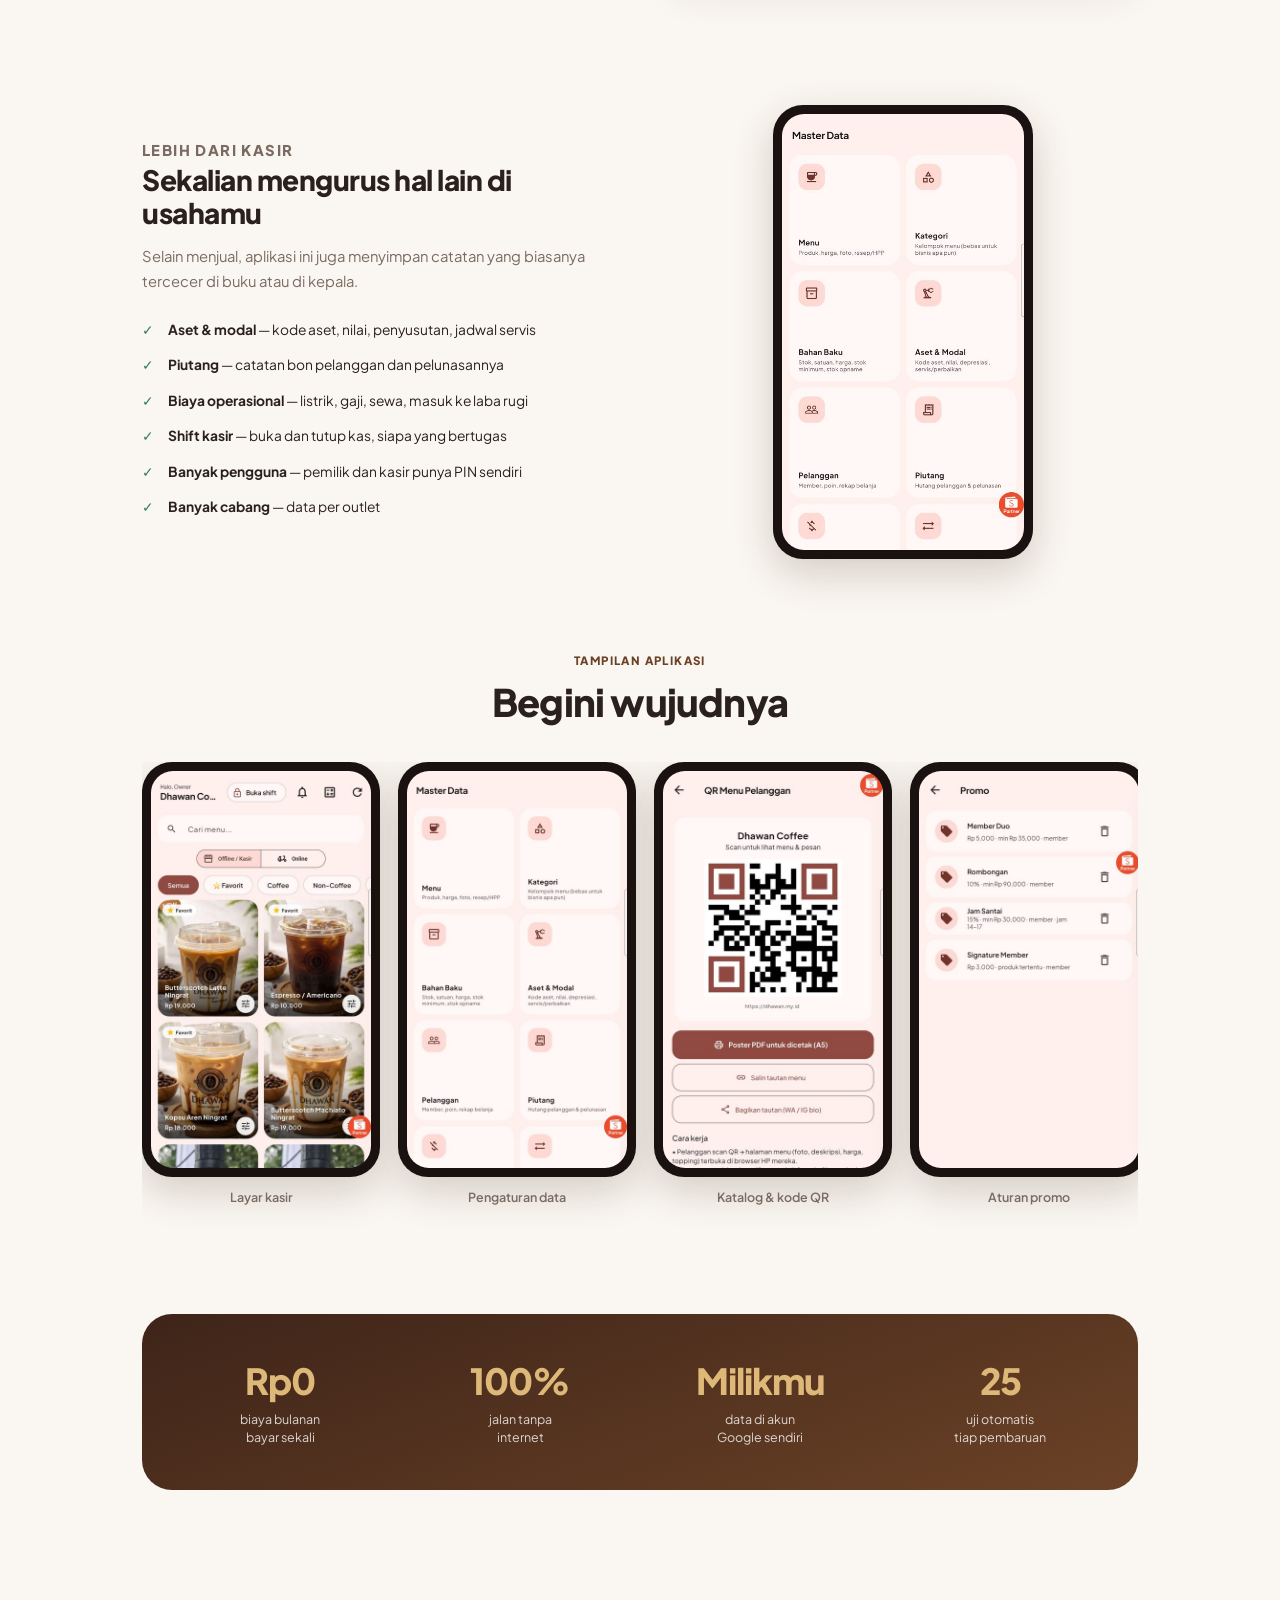
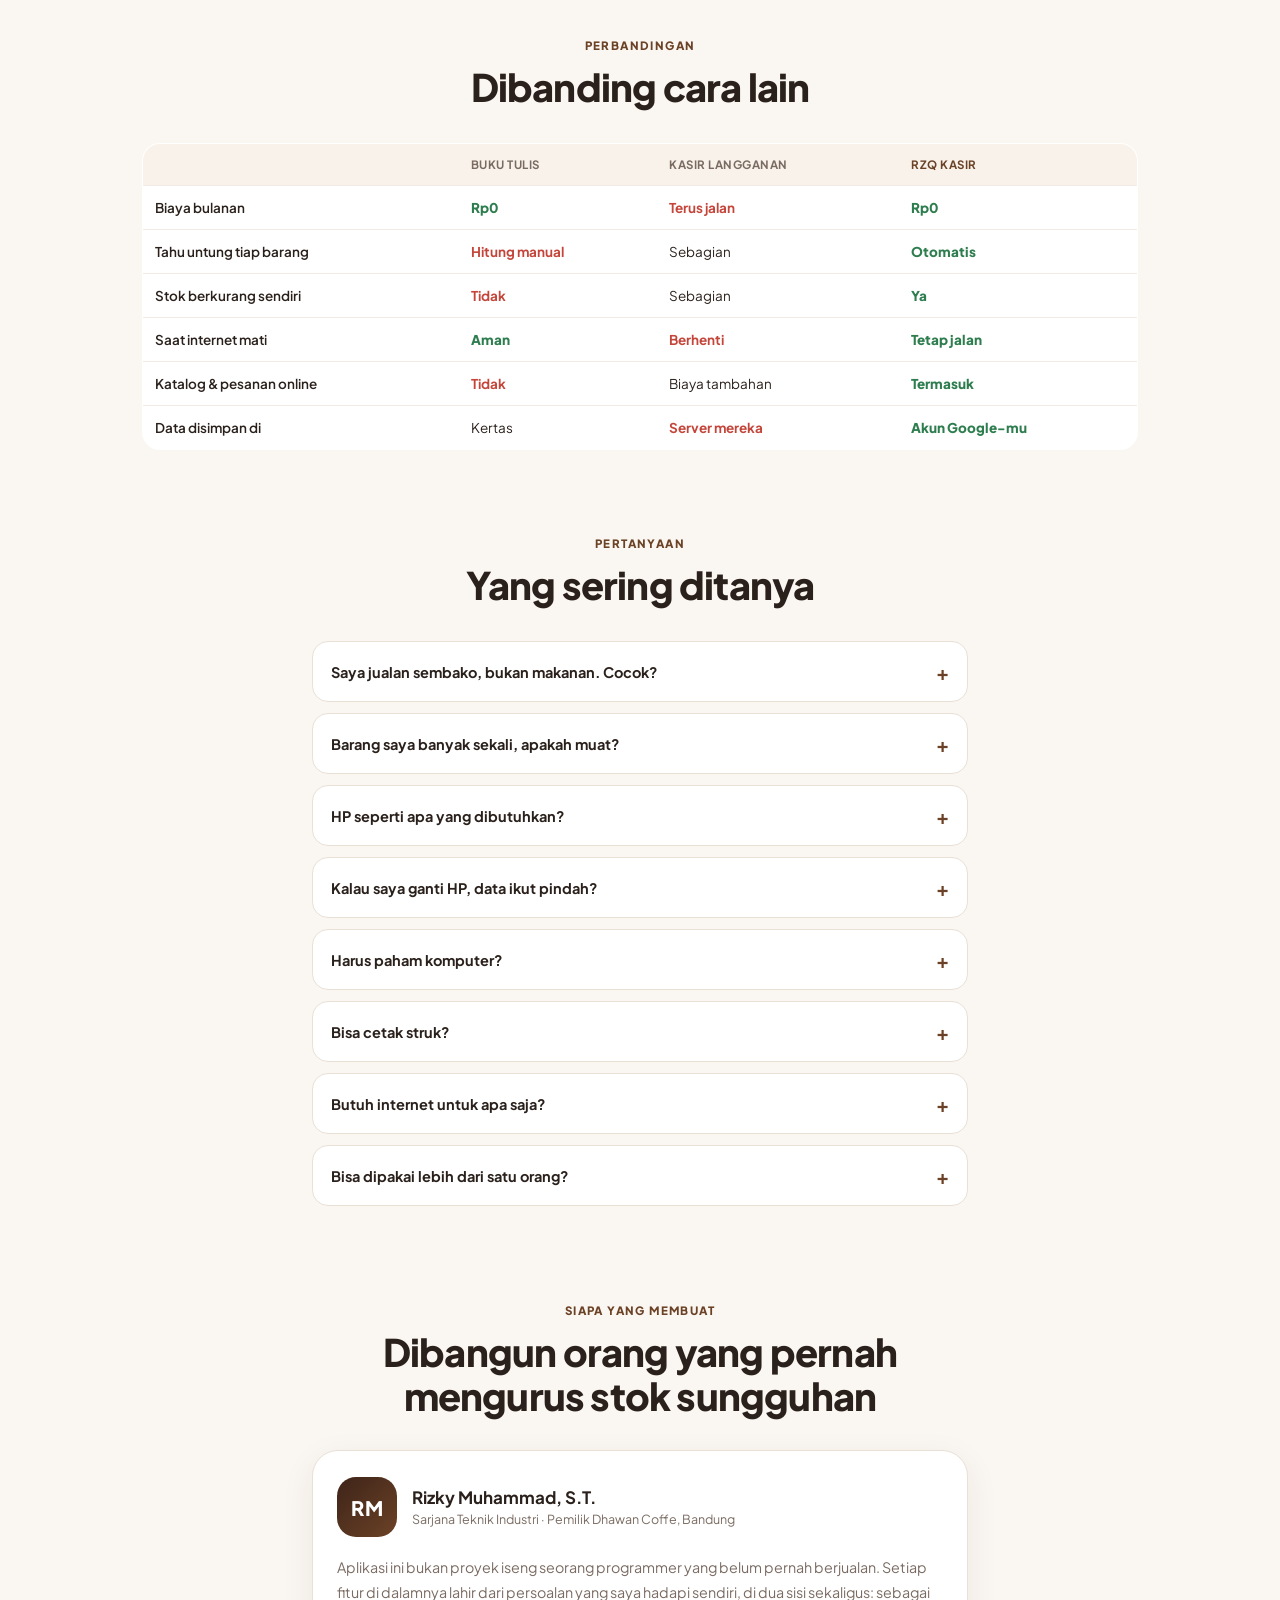
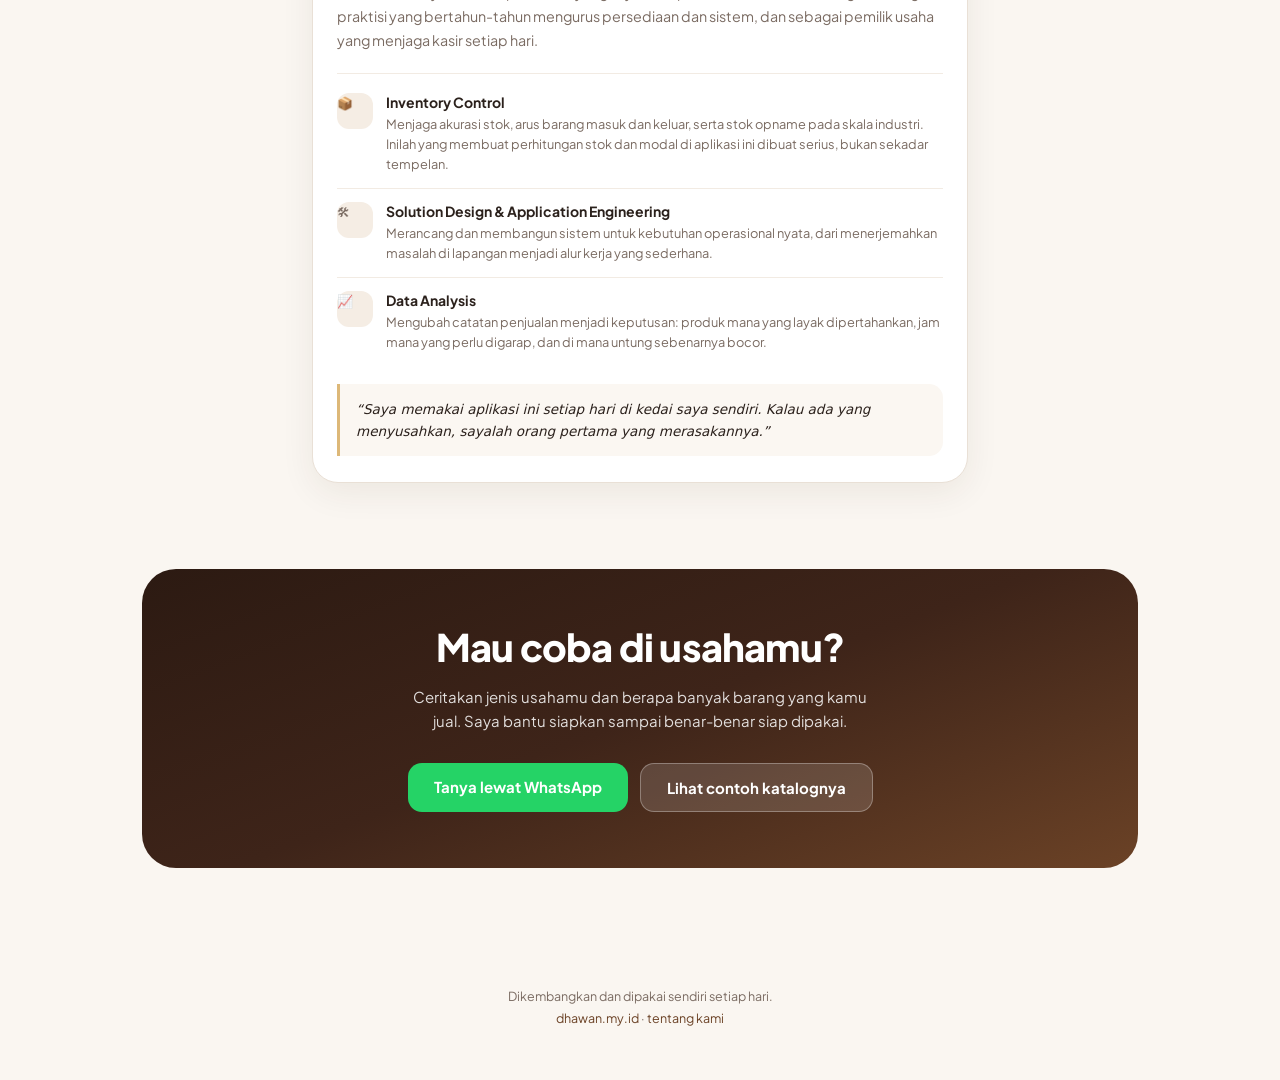
==== commit 4fa1ef1b: "Add files via upload" ====
--- a/kasir/index.html
+++ b/kasir/index.html
@@ -1,597 +1,718 @@
-<!DOCTYPE html>
-<html lang="id">
-<head>
-<meta charset="utf-8">
-<meta name="viewport" content="width=device-width, initial-scale=1">
-<title>Rzq Kasir - Kasir yang tahu untungmu</title>
-<meta name="description" content="Aplikasi kasir Android untuk warung sembako, rumah makan, kedai kopi, dan toko apa pun. Tahu untung asli tiap barang, stok berkurang otomatis, laporan siap pakai. Jalan tanpa internet.">
-<meta property="og:title" content="Rzq Kasir - Kasir yang tahu untungmu">
-<meta property="og:description" content="Bukan cuma mencatat penjualan. Tahu untung asli tiap barang, stok otomatis, laporan siap pakai. Untuk usaha apa saja.">
-<link href="https://fonts.googleapis.com/css2?family=Plus+Jakarta+Sans:wght@400;500;600;700;800&display=swap" rel="stylesheet">
-<style>
-:root{
-  --p:#6B4226; --p2:#3E2419; --cream:#FAF6F1; --ink:#2B211C;
-  --muted:#7A6B62; --gold:#DDB878; --ok:#2E7D4F; --line:#E9E0D6;
-}
-*{box-sizing:border-box;-webkit-tap-highlight-color:transparent}
-html{scroll-behavior:smooth}
-body{margin:0;font-family:"Plus Jakarta Sans",system-ui,sans-serif;background:var(--cream);
- color:var(--ink);-webkit-font-smoothing:antialiased}
-img{max-width:100%;display:block}
-.wrap{max-width:1040px;margin:0 auto;padding:0 22px}
-.narrow{max-width:700px;margin:0 auto}
-
-.rv{opacity:0;transform:translateY(18px);transition:opacity .7s ease,transform .7s ease}
-.rv.on{opacity:1;transform:none}
-@media(prefers-reduced-motion:reduce){.rv{opacity:1;transform:none;transition:none}}
-.rv.force{opacity:1 !important;transform:none !important;transition:none !important}
-
-.hero{background:linear-gradient(160deg,#2C1A12,var(--p2) 45%,var(--p));color:#fff;
- padding:72px 0 78px;text-align:center;border-radius:0 0 40px 40px;position:relative;overflow:hidden}
-.hero::after{content:"";position:absolute;inset:auto -20% -60% -20%;height:260px;
- background:radial-gradient(ellipse at center,rgba(221,184,120,.22),transparent 70%)}
-.hero .wrap{position:relative;z-index:1}
-.eyebrow{display:inline-block;background:rgba(255,255,255,.12);border:1px solid rgba(255,255,255,.22);
- border-radius:999px;padding:7px 16px;font-size:11.5px;font-weight:700;letter-spacing:1px}
-h1{margin:20px 0 0;font-size:clamp(32px,7vw,54px);font-weight:800;letter-spacing:-1.2px;line-height:1.08}
-h1 em{font-style:normal;color:var(--gold)}
-.hero p{margin:18px auto 0;max-width:540px;font-size:clamp(15px,2.2vw,17.5px);line-height:1.6;opacity:.88}
-.hbtns{margin-top:30px;display:flex;gap:12px;justify-content:center;flex-wrap:wrap}
-.btn{display:inline-block;text-decoration:none;border-radius:14px;padding:14px 26px;
- font-weight:700;font-size:15px;transition:transform .15s ease}
-.btn:active{transform:scale(.97)}
-.b1{background:#25D366;color:#fff}
-.b2{background:rgba(255,255,255,.14);color:#fff;border:1px solid rgba(255,255,255,.3)}
-.hnote{margin-top:18px;font-size:12.5px;opacity:.6}
-
-section{padding:74px 0}
-.label{font-size:11.5px;font-weight:800;letter-spacing:1.4px;color:var(--p);
- text-transform:uppercase;margin:0 0 12px}
-h2{font-size:clamp(25px,4.4vw,38px);font-weight:800;letter-spacing:-.8px;line-height:1.16;margin:0}
-.lead{color:var(--muted);font-size:clamp(14.5px,2vw,16.5px);line-height:1.65;margin:16px 0 0}
-.center{text-align:center}
-.center .lead{margin-left:auto;margin-right:auto;max-width:620px}
-
-/* jenis usaha */
-.biz{display:flex;flex-wrap:wrap;gap:10px;justify-content:center;margin-top:30px}
-.biz span{background:#fff;border:1px solid var(--line);border-radius:999px;
- padding:11px 18px;font-size:13.5px;font-weight:600}
-.biz span i{font-style:normal;margin-right:7px}
-
-.probs{display:grid;grid-template-columns:1fr;gap:14px;margin-top:38px}
-@media(min-width:680px){.probs{grid-template-columns:1fr 1fr}}
-.prob{background:#fff;border:1px solid var(--line);border-radius:20px;padding:22px}
-.prob .q{font-size:15.5px;font-weight:700;line-height:1.45;margin:0 0 10px;
- display:flex;gap:10px;align-items:flex-start}
-.prob .q i{font-style:normal;color:#C4453A;font-size:17px;line-height:1.2}
-.prob .a{font-size:13.5px;color:var(--muted);line-height:1.6;margin:0;padding-left:27px;
- border-left:2px solid var(--gold);margin-left:4px}
-
-.feat{display:grid;grid-template-columns:1fr;gap:34px;align-items:center}
-@media(min-width:820px){.feat{grid-template-columns:1fr 1fr;gap:56px}.feat.rev .txt{order:2}}
-.feat + .feat{margin-top:82px}
-.feat h3{font-size:clamp(21px,3vw,28px);font-weight:800;letter-spacing:-.5px;margin:0;line-height:1.2}
-.feat p{color:var(--muted);font-size:14.8px;line-height:1.7;margin:14px 0 0}
-.mini{margin-top:18px;padding-left:0;list-style:none}
-.mini li{font-size:13.8px;line-height:1.55;padding:7px 0 7px 26px;position:relative;color:var(--ink)}
-.mini li::before{content:"\2713";position:absolute;left:0;color:var(--ok);font-weight:800}
-
-.vis{background:#fff;border:1px solid var(--line);border-radius:26px;padding:24px;
- box-shadow:0 10px 34px rgba(60,40,20,.07)}
-.vtitle{font-size:11px;font-weight:800;letter-spacing:.9px;color:var(--muted);
- text-transform:uppercase;margin:0 0 16px}
-.bar{display:flex;justify-content:space-between;align-items:baseline;font-size:14px;
- padding:11px 0;border-bottom:1px solid #F2EBE3;gap:10px}
-.bar:last-child{border-bottom:0}
-.bar b{font-weight:700;white-space:nowrap}
-.bar .neg{color:#C4453A}
-.bar .pos{color:var(--ok);font-weight:800;font-size:17px}
-.meter{height:9px;border-radius:5px;background:#F0E7DD;overflow:hidden;margin-top:9px}
-.meter i{display:block;height:100%;border-radius:5px;background:linear-gradient(90deg,var(--p),var(--gold))}
-.tabs{display:flex;gap:8px;margin-bottom:14px}
-.tabs button{flex:1;border:1px solid var(--line);background:#FBF7F2;border-radius:12px;
- padding:9px;font:inherit;font-size:12.5px;font-weight:700;cursor:pointer;color:var(--muted)}
-.tabs button.on{background:var(--p);color:#fff;border-color:var(--p)}
-.stock{font-size:13px;padding:12px 0;border-bottom:1px solid #F2EBE3}
-.stock:last-child{border-bottom:0}
-.stock .r{display:flex;justify-content:space-between;font-weight:600}
-.stock .r span{color:var(--muted);font-weight:500;font-size:12px}
-.chart{display:flex;align-items:flex-end;gap:9px;height:132px;margin-top:6px}
-.chart div{flex:1;border-radius:7px 7px 3px 3px;background:linear-gradient(180deg,var(--p),#8A5A36)}
-.chart div:last-child{background:linear-gradient(180deg,var(--gold),#C9A063)}
-.days{display:flex;gap:9px;margin-top:9px}
-.days span{flex:1;text-align:center;font-size:10.5px;color:var(--muted);font-weight:600}
-.phone{background:#1A1210;border-radius:30px;padding:9px;box-shadow:0 14px 40px rgba(60,40,20,.2)}
-.phone img{border-radius:22px}
-.flow{display:flex;flex-direction:column;gap:11px}
-.step{display:flex;gap:13px;align-items:center;background:#FBF7F2;border-radius:15px;padding:13px 15px}
-.step b{width:27px;height:27px;flex:0 0 27px;border-radius:9px;background:var(--p);color:#fff;
- font-size:13px;display:flex;align-items:center;justify-content:center}
-.step span{font-size:13.3px;line-height:1.45}
-.offline{text-align:center;padding:12px 0 4px}
-.offline .big{font-size:46px;line-height:1}
-.offline .t{font-weight:800;margin-top:12px;font-size:16px}
-.offline .s{color:var(--muted);font-size:13px;margin-top:6px;line-height:1.55}
-
-.nums{background:linear-gradient(160deg,var(--p2),var(--p));color:#fff;border-radius:30px;
- padding:44px 26px;display:grid;grid-template-columns:1fr 1fr;gap:30px 16px;text-align:center}
-@media(min-width:760px){.nums{grid-template-columns:repeat(4,1fr)}}
-.nums b{display:block;font-size:clamp(26px,5vw,36px);font-weight:800;letter-spacing:-1px;color:var(--gold)}
-.nums span{display:block;font-size:12.5px;opacity:.8;margin-top:7px;line-height:1.45}
-
-.cmp{width:100%;border-collapse:collapse;margin-top:34px;font-size:13.5px;
- background:#fff;border-radius:18px;overflow:hidden;border:1px solid var(--line)}
-.cmp th,.cmp td{padding:13px 12px;text-align:left;border-bottom:1px solid #F2EBE3}
-.cmp th{background:#F8F2EB;font-size:11.5px;letter-spacing:.5px;text-transform:uppercase;color:var(--muted)}
-.cmp th:last-child{color:var(--p)}
-.cmp td:first-child{font-weight:600}
-.cmp tr:last-child td{border-bottom:0}
-.yes{color:var(--ok);font-weight:800}
-.no{color:#C4453A;font-weight:700}
-
-details{background:#fff;border:1px solid var(--line);border-radius:16px;padding:0 18px;margin-bottom:11px}
-summary{cursor:pointer;list-style:none;padding:17px 0;font-weight:700;font-size:14.5px;
- display:flex;justify-content:space-between;gap:14px;align-items:center}
-summary::-webkit-details-marker{display:none}
-summary::after{content:"+";color:var(--p);font-size:20px;font-weight:700;flex:0 0 auto}
-details[open] summary::after{content:"\2212"}
-details p{margin:0 0 17px;color:var(--muted);font-size:13.8px;line-height:1.65}
-
-.cta{background:linear-gradient(160deg,#2C1A12,var(--p2) 50%,var(--p));color:#fff;
- border-radius:34px;padding:56px 26px;text-align:center}
-.cta h2{color:#fff}
-.cta p{opacity:.85;font-size:15px;line-height:1.6;margin:16px auto 0;max-width:470px}
-.foot{text-align:center;color:var(--muted);font-size:12.5px;padding:44px 20px 50px;line-height:1.75}
-.foot b{color:var(--p)}
-.foot a{color:var(--p);text-decoration:none}
-.shots{display:flex;gap:18px;overflow-x:auto;padding-bottom:10px;scrollbar-width:none}
-.shots::-webkit-scrollbar{display:none}
-.shots .it{flex:0 0 auto;width:238px}
-.shots .it p{text-align:center;font-size:12.5px;color:var(--muted);font-weight:600;margin-top:12px}
-</style>
-<noscript><style>.rv{opacity:1;transform:none}</style></noscript>
-</head>
-<body>
-
-<div class="hero">
-  <div class="wrap">
-    <span class="eyebrow">APLIKASI KASIR ANDROID</span>
-    <h1>Kasir yang tahu<br><em>untungmu.</em></h1>
-    <p>Kebanyakan aplikasi kasir cuma mencatat uang masuk.
-       Rzq Kasir menghitung modal tiap barang, memotong stok sendiri,
-       dan menyiapkan laporan yang langsung bisa dipakai mengambil keputusan.</p>
-    <div class="hbtns">
-      <a class="btn b1" id="wa1" href="#">Tanya lewat WhatsApp</a>
-      <a class="btn b2" href="#masalah">Lihat apa yang dikerjakan</a>
-    </div>
-    <div class="hnote">Dipakai setiap hari di usaha sendiri &middot; bukan aplikasi contoh</div>
-  </div>
-</div>
-
-<section style="padding-bottom:20px">
-  <div class="wrap">
-    <div class="narrow center rv">
-      <p class="label">Untuk usaha apa saja</p>
-      <h2>Bukan cuma untuk satu jenis usaha</h2>
-      <p class="lead">Nama menu, satuan, kategori, dan cara hitung modal semuanya bisa kamu atur sendiri.
-         Mau jual barang jadi atau barang racikan, dua-duanya bisa.</p>
-      <div class="biz">
-        <span><i>&#128722;</i>Warung sembako</span>
-        <span><i>&#9749;</i>Kedai kopi</span>
-        <span><i>&#127858;</i>Rumah makan</span>
-        <span><i>&#127857;</i>Katering</span>
-        <span><i>&#128717;</i>Toko kelontong</span>
-        <span><i>&#129529;</i>Laundry</span>
-        <span><i>&#128135;</i>Barbershop &amp; salon</span>
-        <span><i>&#128717;</i>Toko baju</span>
-        <span><i>&#127838;</i>Toko roti</span>
-        <span><i>&#128295;</i>Toko bangunan</span>
-        <span><i>&#127871;</i>Toko kue</span>
-        <span><i>&#128230;</i>Jasa &amp; lainnya</span>
-      </div>
-    </div>
-  </div>
-</section>
-
-<section id="masalah" style="padding-top:44px">
-  <div class="wrap">
-    <div class="narrow center rv">
-      <p class="label">Kenapa ini dibuat</p>
-      <h2>Enam hal yang bikin pemilik usaha pusing</h2>
-      <p class="lead">Aplikasi ini lahir dari masalah nyata sebuah usaha kecil,
-         bukan dari daftar fitur yang dikarang di ruang rapat.</p>
-    </div>
-    <div class="probs rv">
-      <div class="prob">
-        <p class="q"><i>&#10007;</i>"Jualan ramai, tapi kenapa uangnya tipis?"</p>
-        <p class="a">Karena omzet bukan untung. Tanpa tahu modal tiap barang,
-           produk paling laris bisa jadi yang paling merugikan.</p>
-      </div>
-      <div class="prob">
-        <p class="q"><i>&#10007;</i>"Stok habis, padahal catatan bilang masih ada."</p>
-        <p class="a">Karena stok dicatat manual sementara penjualan jalan terus.
-           Selisihnya baru ketahuan saat barang benar-benar kosong.</p>
-      </div>
-      <div class="prob">
-        <p class="q"><i>&#10007;</i>"Sinyal mati, kasir ikut mati."</p>
-        <p class="a">Aplikasi kasir berbasis internet berhenti total saat jaringan putus.
-           Antrean menumpuk, transaksi terpaksa dicatat di kertas.</p>
-      </div>
-      <div class="prob">
-        <p class="q"><i>&#10007;</i>"Tutup buku tiap malam bikin capek."</p>
-        <p class="a">Menghitung omzet, modal, dan sisa uang satu per satu
-           memakan waktu, dan gampang salah kalau sedang lelah.</p>
-      </div>
-      <div class="prob">
-        <p class="q"><i>&#10007;</i>"Datanya disimpan di server siapa?"</p>
-        <p class="a">Banyak aplikasi menyimpan data penjualanmu di server mereka.
-           Berhenti berlangganan, datamu ikut terkunci.</p>
-      </div>
-      <div class="prob">
-        <p class="q"><i>&#10007;</i>"Bayar tiap bulan, selamanya."</p>
-        <p class="a">Biaya langganan tetap jalan walau usaha sedang sepi.
-           Setahun bisa lebih mahal daripada aplikasinya sendiri.</p>
-      </div>
-    </div>
-  </div>
-</section>
-
-<section style="padding-top:12px">
-  <div class="wrap">
-
-    <div class="feat rv">
-      <div class="txt">
-        <p class="label">Untung asli</p>
-        <h3>Tahu persis untung tiap barang</h3>
-        <p>Untuk barang yang dibeli jadi, cukup isi harga beli.
-           Untuk barang racikan, isi bahan dan takarannya sekali saja.
-           Aplikasi menghitung modal tiap produk, lalu menunjukkan untung sebenarnya
-           di setiap transaksi dan laporan.</p>
-        <ul class="mini">
-          <li>Modal dihitung sendiri, bukan tebakan</li>
-          <li>Harga bahan naik, modal ikut menyesuaikan</li>
-          <li>Ketahuan produk mana yang untungnya tipis</li>
-        </ul>
-      </div>
-      <div class="vis">
-        <div class="tabs">
-          <button class="on" id="tb1" onclick="tab(1)">Barang jadi</button>
-          <button id="tb2" onclick="tab(2)">Barang racikan</button>
-        </div>
-        <div id="pane1">
-          <p class="vtitle">Contoh: warung sembako</p>
-          <div class="bar"><span>Minyak goreng 1 L &mdash; harga jual</span><b>Rp18.000</b></div>
-          <div class="bar"><span>Harga beli dari agen</span><b class="neg">&minus; Rp15.500</b></div>
-          <div class="bar"><span>Untung per botol</span><b class="pos">Rp2.500</b></div>
-          <div class="meter"><i style="width:14%"></i></div>
-          <p style="font-size:11.5px;color:var(--muted);margin:10px 0 0">Margin 14% &middot; angka contoh</p>
-        </div>
-        <div id="pane2" style="display:none">
-          <p class="vtitle">Contoh: rumah makan / kedai</p>
-          <div class="bar"><span>Nasi goreng &mdash; harga jual</span><b>Rp18.000</b></div>
-          <div class="bar"><span>Beras, telur, bumbu, gas</span><b class="neg">&minus; Rp7.000</b></div>
-          <div class="bar"><span>Untung per porsi</span><b class="pos">Rp11.000</b></div>
-          <div class="meter"><i style="width:61%"></i></div>
-          <p style="font-size:11.5px;color:var(--muted);margin:10px 0 0">Margin 61% &middot; angka contoh</p>
-        </div>
-      </div>
-    </div>
-
-    <div class="feat rev rv">
-      <div class="txt">
-        <p class="label">Stok otomatis</p>
-        <h3>Stok berkurang sendiri tiap ada penjualan</h3>
-        <p>Begitu barang terjual, stoknya langsung dipotong.
-           Untuk barang racikan, bahannya yang berkurang sesuai takaran.
-           Tidak ada lagi catatan terpisah yang harus dicocokkan tiap malam.</p>
-        <ul class="mini">
-          <li>Peringatan saat stok menipis</li>
-          <li>Stok opname untuk mencocokkan barang fisik</li>
-          <li>Riwayat barang masuk dan keluar tersimpan</li>
-        </ul>
-      </div>
-      <div class="vis">
-        <p class="vtitle">Setelah beberapa penjualan</p>
-        <div class="stock">
-          <div class="r"><span>Beras (kg)</span>48 kg</div>
-          <div class="meter"><i style="width:80%"></i></div>
-        </div>
-        <div class="stock">
-          <div class="r"><span>Minyak goreng (botol)</span>23 botol</div>
-          <div class="meter"><i style="width:57%"></i></div>
-        </div>
-        <div class="stock">
-          <div class="r"><span>Gula pasir <span style="color:#C4453A">menipis</span></span>3 kg</div>
-          <div class="meter"><i style="width:11%"></i></div>
-        </div>
-      </div>
-    </div>
-
-    <div class="feat rv">
-      <div class="txt">
-        <p class="label">Katalog online</p>
-        <h3>Pelanggan lihat katalog dan pesan sendiri</h3>
-        <p>Aplikasi membuatkan halaman katalog online berisi foto, harga, dan keterangan barangmu,
-           lengkap dengan kode QR dan tautan yang bisa ditempel di bio Instagram atau dibagikan ke grup WhatsApp.
-           Pesanan yang masuk langsung muncul di kasir.</p>
-        <ul class="mini">
-          <li>Pelanggan tidak perlu memasang aplikasi apa pun</li>
-          <li>Bisa untuk pesan di tempat, bungkus, atau antar</li>
-          <li>Kasir bisa terima, tahan, atau tolak pesanan</li>
-        </ul>
-      </div>
-      <div class="vis">
-        <p class="vtitle">Alurnya</p>
-        <div class="flow">
-          <div class="step"><b>1</b><span>Pelanggan buka tautan atau pindai kode QR</span></div>
-          <div class="step"><b>2</b><span>Lihat katalog beserta foto dan harga</span></div>
-          <div class="step"><b>3</b><span>Kirim pesanan, pilih cara bayar</span></div>
-          <div class="step"><b>4</b><span>Pemberitahuan berbunyi di kasir</span></div>
-        </div>
-      </div>
-    </div>
-
-    <div class="feat rev rv">
-      <div class="txt">
-        <p class="label">Tetap hidup</p>
-        <h3>Sinyal mati, jualan tetap jalan</h3>
-        <p>Semua data disimpan di dalam HP, bukan di internet.
-           Listrik padam, wifi putus, kuota habis &mdash; kasir tetap melayani.
-           Saat jaringan kembali, data disalin sendiri ke Google Sheets milikmu.</p>
-        <ul class="mini">
-          <li>Transaksi tidak pernah tertahan jaringan</li>
-          <li>Data tersimpan di akun Google milikmu sendiri</li>
-          <li>Cadangan data bisa diambil kapan saja</li>
-        </ul>
-      </div>
-      <div class="vis">
-        <div class="offline">
-          <div class="big">&#128246;</div>
-          <div class="t">Tanpa internet? Tetap jalan.</div>
-          <div class="s">Kasir, struk, stok, dan laporan bekerja penuh
-             walau sinyal hilang seharian.</div>
-        </div>
-      </div>
-    </div>
-
-    <div class="feat rv">
-      <div class="txt">
-        <p class="label">Laporan</p>
-        <h3>Angka yang bisa langsung dipakai</h3>
-        <p>Harian, mingguan, bulanan, sampai rentang tanggal yang kamu tentukan sendiri.
-           Omzet, modal, untung kotor, biaya operasional, untung bersih,
-           barang terlaris, sampai jam paling ramai.</p>
-        <ul class="mini">
-          <li>Ekspor ke Excel atau PDF</li>
-          <li>Kirim langsung lewat WhatsApp</li>
-          <li>Laporan otomatis dikirim ke Telegram</li>
-        </ul>
-      </div>
-      <div class="vis">
-        <p class="vtitle">Omzet 7 hari terakhir</p>
-        <div class="chart">
-          <div style="height:46%"></div><div style="height:62%"></div><div style="height:38%"></div>
-          <div style="height:71%"></div><div style="height:55%"></div><div style="height:88%"></div>
-          <div style="height:100%"></div>
-        </div>
-        <div class="days"><span>Sen</span><span>Sel</span><span>Rab</span><span>Kam</span>
-          <span>Jum</span><span>Sab</span><span>Min</span></div>
-        <p style="font-size:11.5px;color:var(--muted);margin:12px 0 0">Angka contoh</p>
-      </div>
-    </div>
-
-    <div class="feat rev rv">
-      <div class="txt">
-        <p class="label">Pelanggan kembali</p>
-        <h3>Member, poin, dan promo yang kamu atur sendiri</h3>
-        <p>Pelanggan terdaftar beserta nomor WhatsApp-nya, dan tiap belanja mengumpulkan poin.
-           Poin itu bisa ditukar jadi potongan di kasir &mdash; berapa poin dan berapa potongannya,
-           kamu yang tentukan. Aturan promo juga kamu tulis sendiri.</p>
-        <ul class="mini">
-          <li>Poin terkumpul otomatis tiap transaksi</li>
-          <li>Tukar poin jadi potongan langsung di kasir</li>
-          <li>Promo bisa dibatasi minimal belanja, jam, atau khusus member</li>
-          <li>Hubungi pelanggan lewat WhatsApp dari dalam aplikasi</li>
-        </ul>
-      </div>
-      <div class="vis">
-        <p class="vtitle">Contoh aturan yang kamu atur</p>
-        <div class="bar"><span>Belanja per 1 poin</span><b>Rp10.000</b></div>
-        <div class="bar"><span>Poin ditukar sekali klaim</span><b>20 poin</b></div>
-        <div class="bar"><span>Potongan per klaim</span><b class="pos">Rp5.000</b></div>
-        <div class="bar"><span>Promo khusus member</span><b class="yes">Ya</b></div>
-        <div class="bar"><span>Jam berlaku promo</span><b>14.00 &ndash; 17.00</b></div>
-        <p style="font-size:11.5px;color:var(--muted);margin:12px 0 0">Semua kolom bisa kamu ubah sendiri</p>
-      </div>
-    </div>
-
-    <div class="feat rv">
-      <div class="txt">
-        <p class="label">Lebih dari kasir</p>
-        <h3>Sekalian mengurus hal lain di usahamu</h3>
-        <p>Selain menjual, aplikasi ini juga menyimpan catatan yang biasanya
-           tercecer di buku atau di kepala.</p>
-        <ul class="mini">
-          <li><b>Aset &amp; modal</b> &mdash; kode aset, nilai, penyusutan, jadwal servis</li>
-          <li><b>Piutang</b> &mdash; catatan bon pelanggan dan pelunasannya</li>
-          <li><b>Biaya operasional</b> &mdash; listrik, gaji, sewa, masuk ke laba rugi</li>
-          <li><b>Shift kasir</b> &mdash; buka dan tutup kas, siapa yang bertugas</li>
-          <li><b>Banyak pengguna</b> &mdash; pemilik dan kasir punya PIN sendiri</li>
-          <li><b>Banyak cabang</b> &mdash; data per outlet</li>
-        </ul>
-      </div>
-      <div>
-        <div class="phone" style="max-width:260px;margin:0 auto">
-          <img src="app-master.jpg" alt="Daftar menu pengaturan data di aplikasi" loading="lazy">
-        </div>
-      </div>
-    </div>
-
-  </div>
-</section>
-
-<section style="padding-top:20px">
-  <div class="wrap">
-    <div class="narrow center rv" style="margin-bottom:38px">
-      <p class="label">Tampilan aplikasi</p>
-      <h2>Begini wujudnya</h2>
-    </div>
-    <div class="rv">
-      <div class="shots">
-        <div class="it"><div class="phone"><img src="app-kasir.jpg" alt="Layar kasir" loading="lazy"></div>
-          <p>Layar kasir</p></div>
-        <div class="it"><div class="phone"><img src="app-master.jpg" alt="Pengaturan data" loading="lazy"></div>
-          <p>Pengaturan data</p></div>
-        <div class="it"><div class="phone"><img src="app-qr.jpg" alt="Kode QR katalog" loading="lazy"></div>
-          <p>Katalog &amp; kode QR</p></div>
-        <div class="it"><div class="phone"><img src="app-promo.jpg" alt="Aturan promo" loading="lazy"></div>
-          <p>Aturan promo</p></div>
-        <div class="it"><div class="phone"><img src="app-web.jpg" alt="Halaman katalog pelanggan" loading="lazy"></div>
-          <p>Yang dilihat pelanggan</p></div>
-      </div>
-    </div>
-  </div>
-</section>
-
-<section style="padding-top:12px">
-  <div class="wrap">
-    <div class="nums rv">
-      <div><b>Rp0</b><span>biaya bulanan<br>bayar sekali</span></div>
-      <div><b>100%</b><span>jalan tanpa<br>internet</span></div>
-      <div><b>Milikmu</b><span>data di akun<br>Google sendiri</span></div>
-      <div><b>25</b><span>uji otomatis<br>tiap pembaruan</span></div>
-    </div>
-  </div>
-</section>
-
-<section>
-  <div class="wrap">
-    <div class="narrow center rv">
-      <p class="label">Perbandingan</p>
-      <h2>Dibanding cara lain</h2>
-    </div>
-    <div class="rv" style="overflow-x:auto">
-      <table class="cmp">
-        <tr><th>&nbsp;</th><th>Buku tulis</th><th>Kasir langganan</th><th>Rzq Kasir</th></tr>
-        <tr><td>Biaya bulanan</td><td class="yes">Rp0</td><td class="no">Terus jalan</td><td class="yes">Rp0</td></tr>
-        <tr><td>Tahu untung tiap barang</td><td class="no">Hitung manual</td><td>Sebagian</td><td class="yes">Otomatis</td></tr>
-        <tr><td>Stok berkurang sendiri</td><td class="no">Tidak</td><td>Sebagian</td><td class="yes">Ya</td></tr>
-        <tr><td>Saat internet mati</td><td class="yes">Aman</td><td class="no">Berhenti</td><td class="yes">Tetap jalan</td></tr>
-        <tr><td>Katalog &amp; pesanan online</td><td class="no">Tidak</td><td>Biaya tambahan</td><td class="yes">Termasuk</td></tr>
-        <tr><td>Data disimpan di</td><td>Kertas</td><td class="no">Server mereka</td><td class="yes">Akun Google-mu</td></tr>
-      </table>
-    </div>
-  </div>
-</section>
-
-<section style="padding-top:12px">
-  <div class="wrap narrow">
-    <div class="center rv">
-      <p class="label">Pertanyaan</p>
-      <h2>Yang sering ditanya</h2>
-    </div>
-    <div class="rv" style="margin-top:34px">
-      <details><summary>Saya jualan sembako, bukan makanan. Cocok?</summary>
-        <p>Cocok. Nama kategori, satuan (kg, liter, pcs, botol), dan cara hitung modal
-           semuanya bisa kamu atur. Untuk barang yang dibeli jadi, cukup isi harga beli dan harga jual.</p></details>
-      <details><summary>Barang saya banyak sekali, apakah muat?</summary>
-        <p>Muat. Daftar barang bisa dicari dan dikelompokkan per kategori.
-           Kalau sudah punya daftar barang di aplikasi lain, bisa dipindahkan lewat file CSV
-           supaya tidak mengetik ulang.</p></details>
-      <details><summary>HP seperti apa yang dibutuhkan?</summary>
-        <p>HP Android biasa sudah cukup. Tidak perlu spesifikasi tinggi,
-           tidak perlu membeli mesin kasir khusus.</p></details>
-      <details><summary>Kalau saya ganti HP, data ikut pindah?</summary>
-        <p>Ikut. Data bisa dicadangkan lalu dipulihkan di HP baru.
-           Kalau penyalinan ke Google Sheets aktif, data utama juga bisa ditarik kembali.</p></details>
-      <details><summary>Harus paham komputer?</summary>
-        <p>Tidak. Pemasangan dibantu sampai jalan, termasuk memasukkan daftar barang.
-           Setelah itu pemakaian hariannya sederhana.</p></details>
-      <details><summary>Bisa cetak struk?</summary>
-        <p>Bisa, lewat printer Bluetooth. Struk juga bisa dikirim sebagai gambar
-           atau PDF lewat WhatsApp kalau tidak ingin memakai kertas.</p></details>
-      <details><summary>Butuh internet untuk apa saja?</summary>
-        <p>Hanya untuk menyalin data ke Google Sheets dan untuk halaman katalog pelanggan.
-           Kasir, stok, struk, dan laporan bekerja sepenuhnya tanpa internet.</p></details>
-      <details><summary>Bisa dipakai lebih dari satu orang?</summary>
-        <p>Bisa. Pemilik dan kasir punya PIN masing-masing, dengan hak akses berbeda.
-           Laporan dan data utama hanya bisa dibuka pemilik.</p></details>
-    </div>
-  </div>
-</section>
-
-<section style="padding-top:12px">
-  <div class="wrap">
-    <div class="cta rv">
-      <h2>Mau coba di usahamu?</h2>
-      <p>Ceritakan jenis usahamu dan berapa banyak barang yang kamu jual.
-         Saya bantu siapkan sampai benar-benar siap dipakai.</p>
-      <div class="hbtns">
-        <a class="btn b1" id="wa2" href="#">Tanya lewat WhatsApp</a>
-        <a class="btn b2" href="https://dhawan.my.id">Lihat contoh katalognya</a>
-      </div>
-    </div>
-  </div>
-</section>
-
-<div class="foot">
-  Dikembangkan dan dipakai sendiri setiap hari.<br>
-  <a href="https://dhawan.my.id">dhawan.my.id</a> &middot;
-  <a href="https://dhawan.my.id/tentang">tentang kami</a>
-</div>
-
-<script>
-/* GANTI NOMOR DI SINI kalau perlu. Format 62..., tanpa + dan tanpa 0 di depan. */
-var WA = "6287778199518";
-var pesan = "Halo, saya tertarik dengan aplikasi Rzq Kasir. Boleh minta penjelasannya?";
-var href = "https://wa.me/" + WA + "?text=" + encodeURIComponent(pesan);
-document.getElementById("wa1").href = href;
-document.getElementById("wa2").href = href;
-
-/* Contoh hitung modal: barang jadi vs barang racikan */
-function tab(n){
-  document.getElementById("pane1").style.display = n === 1 ? "" : "none";
-  document.getElementById("pane2").style.display = n === 2 ? "" : "none";
-  document.getElementById("tb1").className = n === 1 ? "on" : "";
-  document.getElementById("tb2").className = n === 2 ? "on" : "";
-}
-
-/* Muncul perlahan saat digulir.
-   Animasi ini hanya hiasan, jadi ada beberapa lapis pengaman
-   supaya isi halaman tidak mungkin tersembunyi. */
-(function(){
-  var els = [].slice.call(document.querySelectorAll(".rv"));
-  function show(el){ el.classList.add("on"); }
-  var ticking = false;
-  function check(){
-    ticking = false;
-    var h = window.innerHeight || document.documentElement.clientHeight;
-    for (var i = els.length - 1; i >= 0; i--) {
-      var r = els[i].getBoundingClientRect();
-      if (r.top < h - 40 && r.bottom > 0) { show(els[i]); els.splice(i, 1); }
-    }
-  }
-  function onScroll(){
-    if (ticking) return;
-    ticking = true;
-    (window.requestAnimationFrame || function(f){ setTimeout(f, 16); })(check);
-  }
-  window.addEventListener("scroll", onScroll, {passive:true});
-  window.addEventListener("resize", onScroll, {passive:true});
-  if ("IntersectionObserver" in window) {
-    var io = new IntersectionObserver(function(entries){
-      entries.forEach(function(e){ if (e.isIntersecting) { show(e.target); io.unobserve(e.target); } });
-    }, {rootMargin:"0px 0px -60px 0px", threshold:0.08});
-    els.forEach(function(el){ io.observe(el); });
-  } else {
-    els.forEach(show);
-  }
-  check();
-  setTimeout(function(){
-    var all = document.querySelectorAll(".rv");
-    for (var k = 0; k < all.length; k++) { all[k].classList.add("on"); all[k].classList.add("force"); }
-  }, 6000);
-})();
-</script>
-</body>
-</html>
+<!DOCTYPE html>
+<html lang="id">
+<head>
+<meta charset="utf-8">
+<meta name="viewport" content="width=device-width, initial-scale=1">
+<title>Rzq Kasir - Kasir yang tahu untungmu</title>
+<meta name="description" content="Aplikasi kasir Android untuk warung sembako, rumah makan, kedai kopi, dan toko apa pun. Tahu untung asli tiap barang, stok berkurang otomatis, laporan siap pakai. Jalan tanpa internet.">
+<meta property="og:title" content="Rzq Kasir - Kasir yang tahu untungmu">
+<meta property="og:description" content="Bukan cuma mencatat penjualan. Tahu untung asli tiap barang, stok otomatis, laporan siap pakai. Untuk usaha apa saja.">
+<link href="https://fonts.googleapis.com/css2?family=Plus+Jakarta+Sans:wght@400;500;600;700;800&display=swap" rel="stylesheet">
+<style>
+:root{
+  --p:#6B4226; --p2:#3E2419; --cream:#FAF6F1; --ink:#2B211C;
+  --muted:#7A6B62; --gold:#DDB878; --ok:#2E7D4F; --line:#E9E0D6;
+}
+*{box-sizing:border-box;-webkit-tap-highlight-color:transparent}
+html{scroll-behavior:smooth}
+body{margin:0;font-family:"Plus Jakarta Sans",system-ui,sans-serif;background:var(--cream);
+ color:var(--ink);-webkit-font-smoothing:antialiased}
+img{max-width:100%;display:block}
+.wrap{max-width:1040px;margin:0 auto;padding:0 22px}
+.narrow{max-width:700px;margin:0 auto}
+
+.rv{opacity:0;transform:translateY(18px);transition:opacity .7s ease,transform .7s ease}
+.rv.on{opacity:1;transform:none}
+@media(prefers-reduced-motion:reduce){.rv{opacity:1;transform:none;transition:none}}
+.rv.force{opacity:1 !important;transform:none !important;transition:none !important}
+
+.hero{background:linear-gradient(160deg,#2C1A12,var(--p2) 45%,var(--p));color:#fff;
+ padding:72px 0 78px;text-align:center;border-radius:0 0 40px 40px;position:relative;overflow:hidden}
+.hero::after{content:"";position:absolute;inset:auto -20% -60% -20%;height:260px;
+ background:radial-gradient(ellipse at center,rgba(221,184,120,.22),transparent 70%)}
+.hero .wrap{position:relative;z-index:1}
+.eyebrow{display:inline-block;background:rgba(255,255,255,.12);border:1px solid rgba(255,255,255,.22);
+ border-radius:999px;padding:7px 16px;font-size:11.5px;font-weight:700;letter-spacing:1px}
+h1{margin:20px 0 0;font-size:clamp(32px,7vw,54px);font-weight:800;letter-spacing:-1.2px;line-height:1.08}
+h1 em{font-style:normal;color:var(--gold)}
+.hero p{margin:18px auto 0;max-width:540px;font-size:clamp(15px,2.2vw,17.5px);line-height:1.6;opacity:.88}
+.hbtns{margin-top:30px;display:flex;gap:12px;justify-content:center;flex-wrap:wrap}
+.btn{display:inline-block;text-decoration:none;border-radius:14px;padding:14px 26px;
+ font-weight:700;font-size:15px;transition:transform .15s ease}
+.btn:active{transform:scale(.97)}
+.b1{background:#25D366;color:#fff}
+.b2{background:rgba(255,255,255,.14);color:#fff;border:1px solid rgba(255,255,255,.3)}
+.hnote{margin-top:18px;font-size:12.5px;opacity:.6}
+
+section{padding:74px 0}
+.label{font-size:11.5px;font-weight:800;letter-spacing:1.4px;color:var(--p);
+ text-transform:uppercase;margin:0 0 12px}
+h2{font-size:clamp(25px,4.4vw,38px);font-weight:800;letter-spacing:-.8px;line-height:1.16;margin:0}
+.lead{color:var(--muted);font-size:clamp(14.5px,2vw,16.5px);line-height:1.65;margin:16px 0 0}
+.center{text-align:center}
+.center .lead{margin-left:auto;margin-right:auto;max-width:620px}
+
+/* jenis usaha */
+.biz{display:flex;flex-wrap:wrap;gap:10px;justify-content:center;margin-top:30px}
+.biz span{background:#fff;border:1px solid var(--line);border-radius:999px;
+ padding:11px 18px;font-size:13.5px;font-weight:600}
+.biz span i{font-style:normal;margin-right:7px}
+
+.probs{display:grid;grid-template-columns:1fr;gap:14px;margin-top:38px}
+@media(min-width:680px){.probs{grid-template-columns:1fr 1fr}}
+.prob{background:#fff;border:1px solid var(--line);border-radius:20px;padding:22px}
+.prob .q{font-size:15.5px;font-weight:700;line-height:1.45;margin:0 0 10px;
+ display:flex;gap:10px;align-items:flex-start}
+.prob .q i{font-style:normal;color:#C4453A;font-size:17px;line-height:1.2}
+.prob .a{font-size:13.5px;color:var(--muted);line-height:1.6;margin:0;padding-left:27px;
+ border-left:2px solid var(--gold);margin-left:4px}
+
+.feat{display:grid;grid-template-columns:1fr;gap:34px;align-items:center}
+@media(min-width:820px){.feat{grid-template-columns:1fr 1fr;gap:56px}.feat.rev .txt{order:2}}
+.feat + .feat{margin-top:82px}
+.feat h3{font-size:clamp(21px,3vw,28px);font-weight:800;letter-spacing:-.5px;margin:0;line-height:1.2}
+.feat p{color:var(--muted);font-size:14.8px;line-height:1.7;margin:14px 0 0}
+.mini{margin-top:18px;padding-left:0;list-style:none}
+.mini li{font-size:13.8px;line-height:1.55;padding:7px 0 7px 26px;position:relative;color:var(--ink)}
+.mini li::before{content:"\2713";position:absolute;left:0;color:var(--ok);font-weight:800}
+
+.vis{background:#fff;border:1px solid var(--line);border-radius:26px;padding:24px;
+ box-shadow:0 10px 34px rgba(60,40,20,.07)}
+.vtitle{font-size:11px;font-weight:800;letter-spacing:.9px;color:var(--muted);
+ text-transform:uppercase;margin:0 0 16px}
+.bar{display:flex;justify-content:space-between;align-items:baseline;font-size:14px;
+ padding:11px 0;border-bottom:1px solid #F2EBE3;gap:10px}
+.bar:last-child{border-bottom:0}
+.bar b{font-weight:700;white-space:nowrap}
+.bar .neg{color:#C4453A}
+.bar .pos{color:var(--ok);font-weight:800;font-size:17px}
+.meter{height:9px;border-radius:5px;background:#F0E7DD;overflow:hidden;margin-top:9px}
+.meter i{display:block;height:100%;border-radius:5px;background:linear-gradient(90deg,var(--p),var(--gold))}
+.tabs{display:flex;gap:8px;margin-bottom:14px}
+.tabs button{flex:1;border:1px solid var(--line);background:#FBF7F2;border-radius:12px;
+ padding:9px;font:inherit;font-size:12.5px;font-weight:700;cursor:pointer;color:var(--muted)}
+.tabs button.on{background:var(--p);color:#fff;border-color:var(--p)}
+.stock{font-size:13px;padding:12px 0;border-bottom:1px solid #F2EBE3}
+.stock:last-child{border-bottom:0}
+.stock .r{display:flex;justify-content:space-between;font-weight:600}
+.stock .r span{color:var(--muted);font-weight:500;font-size:12px}
+.chart{display:flex;align-items:flex-end;gap:9px;height:132px;margin-top:6px}
+.chart div{flex:1;border-radius:7px 7px 3px 3px;background:linear-gradient(180deg,var(--p),#8A5A36)}
+.chart div:last-child{background:linear-gradient(180deg,var(--gold),#C9A063)}
+.days{display:flex;gap:9px;margin-top:9px}
+.days span{flex:1;text-align:center;font-size:10.5px;color:var(--muted);font-weight:600}
+.phone{background:#1A1210;border-radius:30px;padding:9px;box-shadow:0 14px 40px rgba(60,40,20,.2)}
+.phone img{border-radius:22px}
+.flow{display:flex;flex-direction:column;gap:11px}
+.step{display:flex;gap:13px;align-items:center;background:#FBF7F2;border-radius:15px;padding:13px 15px}
+.step b{width:27px;height:27px;flex:0 0 27px;border-radius:9px;background:var(--p);color:#fff;
+ font-size:13px;display:flex;align-items:center;justify-content:center}
+.step span{font-size:13.3px;line-height:1.45}
+.offline{text-align:center;padding:12px 0 4px}
+.offline .big{font-size:46px;line-height:1}
+.offline .t{font-weight:800;margin-top:12px;font-size:16px}
+.offline .s{color:var(--muted);font-size:13px;margin-top:6px;line-height:1.55}
+
+/* profil pemilik */
+.prof{background:#fff;border:1px solid var(--line);border-radius:26px;padding:26px 24px;margin-top:32px;
+ box-shadow:0 10px 34px rgba(60,40,20,.07)}
+.phead{display:flex;gap:15px;align-items:center}
+.pav{width:60px;height:60px;flex:0 0 60px;border-radius:19px;
+ background:linear-gradient(135deg,var(--p2),var(--p));color:#fff;font-size:20px;font-weight:800;
+ display:flex;align-items:center;justify-content:center;letter-spacing:.5px}
+.phead b{font-size:17px}
+.prole{font-size:12.5px;color:var(--muted);margin-top:3px;line-height:1.4}
+.pbody{font-size:14.3px;line-height:1.7;color:var(--muted);margin:18px 0 0}
+.pexp{margin-top:20px;border-top:1px solid #F2EBE3;padding-top:6px}
+.pitem{display:flex;gap:13px;padding:13px 0;border-bottom:1px solid #F2EBE3}
+.pitem:last-child{border-bottom:0}
+.pic{width:36px;height:36px;flex:0 0 36px;border-radius:12px;background:#F5EDE4;font-size:17px;
+ display:flex;align-items:center;justify-content:center}
+.pitem b{display:block;font-size:14px;margin-bottom:3px}
+.pitem span{display:block;font-size:12.8px;color:var(--muted);line-height:1.6}
+.pquote{margin:18px 0 0;padding:14px 16px;background:#FBF7F2;border-left:3px solid var(--gold);
+ border-radius:0 14px 14px 0;font-size:13.5px;line-height:1.65;font-style:italic;color:var(--ink)}
+
+/* tiruan pesan Telegram */
+.tg{background:#17212B;border-radius:26px;padding:16px;box-shadow:0 10px 34px rgba(20,14,10,.25);
+ max-width:420px;margin:0 auto;width:100%}
+.tgh{display:flex;align-items:center;gap:11px;padding:2px 4px 14px;border-bottom:1px solid #223041}
+.tgav{width:38px;height:38px;flex:0 0 38px;border-radius:50%;background:linear-gradient(135deg,var(--gold),#B98B4E);
+ color:#3E2419;font-weight:800;display:flex;align-items:center;justify-content:center;font-size:16px}
+.tgh b{display:block;color:#fff;font-size:14.5px}
+.tgh span{display:block;color:#7D8E9E;font-size:11.5px;margin-top:1px}
+.tgb{background:#182533;border-radius:16px;padding:14px 15px 10px;margin-top:14px}
+.tgt{color:#E7EEF5;font-size:13.5px;line-height:1.5;margin-bottom:11px}
+.tgt b{color:#fff}
+.tgl{display:flex;justify-content:space-between;gap:12px;font-size:12.8px;padding:4.5px 0;color:#A8BACB}
+.tgl b{color:#E7EEF5;font-weight:600;white-space:nowrap}
+.tgl.hi b{color:#63D48A;font-weight:800}
+.tgs{color:#7D8E9E;font-size:11px;font-weight:800;letter-spacing:.7px;text-transform:uppercase;
+ margin:12px 0 3px;padding-top:9px;border-top:1px solid #223041}
+.tgtime{text-align:right;color:#63D48A;font-size:10.5px;margin-top:9px}
+.tgnote{text-align:center;color:#7D8E9E;font-size:11px;margin:12px 0 2px}
+
+.nums{background:linear-gradient(160deg,var(--p2),var(--p));color:#fff;border-radius:30px;
+ padding:44px 26px;display:grid;grid-template-columns:1fr 1fr;gap:30px 16px;text-align:center}
+@media(min-width:760px){.nums{grid-template-columns:repeat(4,1fr)}}
+.nums b{display:block;font-size:clamp(26px,5vw,36px);font-weight:800;letter-spacing:-1px;color:var(--gold)}
+.nums span{display:block;font-size:12.5px;opacity:.8;margin-top:7px;line-height:1.45}
+
+.cmp{width:100%;border-collapse:collapse;margin-top:34px;font-size:13.5px;
+ background:#fff;border-radius:18px;overflow:hidden;border:1px solid var(--line)}
+.cmp th,.cmp td{padding:13px 12px;text-align:left;border-bottom:1px solid #F2EBE3}
+.cmp th{background:#F8F2EB;font-size:11.5px;letter-spacing:.5px;text-transform:uppercase;color:var(--muted)}
+.cmp th:last-child{color:var(--p)}
+.cmp td:first-child{font-weight:600}
+.cmp tr:last-child td{border-bottom:0}
+.yes{color:var(--ok);font-weight:800}
+.no{color:#C4453A;font-weight:700}
+
+details{background:#fff;border:1px solid var(--line);border-radius:16px;padding:0 18px;margin-bottom:11px}
+summary{cursor:pointer;list-style:none;padding:17px 0;font-weight:700;font-size:14.5px;
+ display:flex;justify-content:space-between;gap:14px;align-items:center}
+summary::-webkit-details-marker{display:none}
+summary::after{content:"+";color:var(--p);font-size:20px;font-weight:700;flex:0 0 auto}
+details[open] summary::after{content:"\2212"}
+details p{margin:0 0 17px;color:var(--muted);font-size:13.8px;line-height:1.65}
+
+.cta{background:linear-gradient(160deg,#2C1A12,var(--p2) 50%,var(--p));color:#fff;
+ border-radius:34px;padding:56px 26px;text-align:center}
+.cta h2{color:#fff}
+.cta p{opacity:.85;font-size:15px;line-height:1.6;margin:16px auto 0;max-width:470px}
+.foot{text-align:center;color:var(--muted);font-size:12.5px;padding:44px 20px 50px;line-height:1.75}
+.foot b{color:var(--p)}
+.foot a{color:var(--p);text-decoration:none}
+.shots{display:flex;gap:18px;overflow-x:auto;padding-bottom:10px;scrollbar-width:none}
+.shots::-webkit-scrollbar{display:none}
+.shots .it{flex:0 0 auto;width:238px}
+.shots .it p{text-align:center;font-size:12.5px;color:var(--muted);font-weight:600;margin-top:12px}
+</style>
+<noscript><style>.rv{opacity:1;transform:none}</style></noscript>
+</head>
+<body>
+
+<div class="hero">
+  <div class="wrap">
+    <span class="eyebrow">APLIKASI KASIR ANDROID</span>
+    <h1>Kasir yang tahu<br><em>untungmu.</em></h1>
+    <p>Kebanyakan aplikasi kasir cuma mencatat uang masuk.
+       Rzq Kasir menghitung modal tiap barang, memotong stok sendiri,
+       dan menyiapkan laporan yang langsung bisa dipakai mengambil keputusan.</p>
+    <div class="hbtns">
+      <a class="btn b1" id="wa1" href="#">Tanya lewat WhatsApp</a>
+      <a class="btn b2" href="#masalah">Lihat apa yang dikerjakan</a>
+    </div>
+    <div class="hnote">Dipakai setiap hari di usaha sendiri &middot; bukan aplikasi contoh</div>
+  </div>
+</div>
+
+<section style="padding-bottom:20px">
+  <div class="wrap">
+    <div class="narrow center rv">
+      <p class="label">Untuk usaha apa saja</p>
+      <h2>Bukan cuma untuk satu jenis usaha</h2>
+      <p class="lead">Nama menu, satuan, kategori, dan cara hitung modal semuanya bisa kamu atur sendiri.
+         Mau jual barang jadi atau barang racikan, dua-duanya bisa.</p>
+      <div class="biz">
+        <span><i>&#128722;</i>Warung sembako</span>
+        <span><i>&#9749;</i>Kedai kopi</span>
+        <span><i>&#127858;</i>Rumah makan</span>
+        <span><i>&#127857;</i>Katering</span>
+        <span><i>&#128717;</i>Toko kelontong</span>
+        <span><i>&#129529;</i>Laundry</span>
+        <span><i>&#128135;</i>Barbershop &amp; salon</span>
+        <span><i>&#128717;</i>Toko baju</span>
+        <span><i>&#127838;</i>Toko roti</span>
+        <span><i>&#128295;</i>Toko bangunan</span>
+        <span><i>&#127871;</i>Toko kue</span>
+        <span><i>&#128230;</i>Jasa &amp; lainnya</span>
+      </div>
+    </div>
+  </div>
+</section>
+
+<section id="masalah" style="padding-top:44px">
+  <div class="wrap">
+    <div class="narrow center rv">
+      <p class="label">Kenapa ini dibuat</p>
+      <h2>Enam hal yang bikin pemilik usaha pusing</h2>
+      <p class="lead">Aplikasi ini lahir dari masalah nyata sebuah usaha kecil,
+         bukan dari daftar fitur yang dikarang di ruang rapat.</p>
+    </div>
+    <div class="probs rv">
+      <div class="prob">
+        <p class="q"><i>&#10007;</i>"Jualan ramai, tapi kenapa uangnya tipis?"</p>
+        <p class="a">Karena omzet bukan untung. Tanpa tahu modal tiap barang,
+           produk paling laris bisa jadi yang paling merugikan.</p>
+      </div>
+      <div class="prob">
+        <p class="q"><i>&#10007;</i>"Stok habis, padahal catatan bilang masih ada."</p>
+        <p class="a">Karena stok dicatat manual sementara penjualan jalan terus.
+           Selisihnya baru ketahuan saat barang benar-benar kosong.</p>
+      </div>
+      <div class="prob">
+        <p class="q"><i>&#10007;</i>"Sinyal mati, kasir ikut mati."</p>
+        <p class="a">Aplikasi kasir berbasis internet berhenti total saat jaringan putus.
+           Antrean menumpuk, transaksi terpaksa dicatat di kertas.</p>
+      </div>
+      <div class="prob">
+        <p class="q"><i>&#10007;</i>"Tutup buku tiap malam bikin capek."</p>
+        <p class="a">Menghitung omzet, modal, dan sisa uang satu per satu
+           memakan waktu, dan gampang salah kalau sedang lelah.</p>
+      </div>
+      <div class="prob">
+        <p class="q"><i>&#10007;</i>"Datanya disimpan di server siapa?"</p>
+        <p class="a">Banyak aplikasi menyimpan data penjualanmu di server mereka.
+           Berhenti berlangganan, datamu ikut terkunci.</p>
+      </div>
+      <div class="prob">
+        <p class="q"><i>&#10007;</i>"Bayar tiap bulan, selamanya."</p>
+        <p class="a">Biaya langganan tetap jalan walau usaha sedang sepi.
+           Setahun bisa lebih mahal daripada aplikasinya sendiri.</p>
+      </div>
+    </div>
+  </div>
+</section>
+
+<section style="padding-top:12px">
+  <div class="wrap">
+
+    <div class="feat rv">
+      <div class="txt">
+        <p class="label">Untung asli</p>
+        <h3>Tahu persis untung tiap barang</h3>
+        <p>Untuk barang yang dibeli jadi, cukup isi harga beli.
+           Untuk barang racikan, isi bahan dan takarannya sekali saja.
+           Aplikasi menghitung modal tiap produk, lalu menunjukkan untung sebenarnya
+           di setiap transaksi dan laporan.</p>
+        <ul class="mini">
+          <li>Modal dihitung sendiri, bukan tebakan</li>
+          <li>Harga bahan naik, modal ikut menyesuaikan</li>
+          <li>Ketahuan produk mana yang untungnya tipis</li>
+        </ul>
+      </div>
+      <div class="vis">
+        <div class="tabs">
+          <button class="on" id="tb1" onclick="tab(1)">Barang jadi</button>
+          <button id="tb2" onclick="tab(2)">Barang racikan</button>
+        </div>
+        <div id="pane1">
+          <p class="vtitle">Contoh: warung sembako</p>
+          <div class="bar"><span>Minyak goreng 1 L &mdash; harga jual</span><b>Rp18.000</b></div>
+          <div class="bar"><span>Harga beli dari agen</span><b class="neg">&minus; Rp15.500</b></div>
+          <div class="bar"><span>Untung per botol</span><b class="pos">Rp2.500</b></div>
+          <div class="meter"><i style="width:14%"></i></div>
+          <p style="font-size:11.5px;color:var(--muted);margin:10px 0 0">Margin 14% &middot; angka contoh</p>
+        </div>
+        <div id="pane2" style="display:none">
+          <p class="vtitle">Contoh: rumah makan / kedai</p>
+          <div class="bar"><span>Nasi goreng &mdash; harga jual</span><b>Rp18.000</b></div>
+          <div class="bar"><span>Beras, telur, bumbu, gas</span><b class="neg">&minus; Rp7.000</b></div>
+          <div class="bar"><span>Untung per porsi</span><b class="pos">Rp11.000</b></div>
+          <div class="meter"><i style="width:61%"></i></div>
+          <p style="font-size:11.5px;color:var(--muted);margin:10px 0 0">Margin 61% &middot; angka contoh</p>
+        </div>
+      </div>
+    </div>
+
+    <div class="feat rev rv">
+      <div class="txt">
+        <p class="label">Stok otomatis</p>
+        <h3>Stok berkurang sendiri tiap ada penjualan</h3>
+        <p>Begitu barang terjual, stoknya langsung dipotong.
+           Untuk barang racikan, bahannya yang berkurang sesuai takaran.
+           Tidak ada lagi catatan terpisah yang harus dicocokkan tiap malam.</p>
+        <ul class="mini">
+          <li>Peringatan saat stok menipis</li>
+          <li>Stok opname untuk mencocokkan barang fisik</li>
+          <li>Riwayat barang masuk dan keluar tersimpan</li>
+        </ul>
+      </div>
+      <div class="vis">
+        <p class="vtitle">Setelah beberapa penjualan</p>
+        <div class="stock">
+          <div class="r"><span>Beras (kg)</span>48 kg</div>
+          <div class="meter"><i style="width:80%"></i></div>
+        </div>
+        <div class="stock">
+          <div class="r"><span>Minyak goreng (botol)</span>23 botol</div>
+          <div class="meter"><i style="width:57%"></i></div>
+        </div>
+        <div class="stock">
+          <div class="r"><span>Gula pasir <span style="color:#C4453A">menipis</span></span>3 kg</div>
+          <div class="meter"><i style="width:11%"></i></div>
+        </div>
+      </div>
+    </div>
+
+    <div class="feat rv">
+      <div class="txt">
+        <p class="label">Katalog online</p>
+        <h3>Pelanggan lihat katalog dan pesan sendiri</h3>
+        <p>Aplikasi membuatkan halaman katalog online berisi foto, harga, dan keterangan barangmu,
+           lengkap dengan kode QR dan tautan yang bisa ditempel di bio Instagram atau dibagikan ke grup WhatsApp.
+           Pesanan yang masuk langsung muncul di kasir.</p>
+        <ul class="mini">
+          <li>Pelanggan tidak perlu memasang aplikasi apa pun</li>
+          <li>Bisa untuk pesan di tempat, bungkus, atau antar</li>
+          <li>Kasir bisa terima, tahan, atau tolak pesanan</li>
+        </ul>
+      </div>
+      <div class="vis">
+        <p class="vtitle">Alurnya</p>
+        <div class="flow">
+          <div class="step"><b>1</b><span>Pelanggan buka tautan atau pindai kode QR</span></div>
+          <div class="step"><b>2</b><span>Lihat katalog beserta foto dan harga</span></div>
+          <div class="step"><b>3</b><span>Kirim pesanan, pilih cara bayar</span></div>
+          <div class="step"><b>4</b><span>Pemberitahuan berbunyi di kasir</span></div>
+        </div>
+      </div>
+    </div>
+
+    <div class="feat rev rv">
+      <div class="txt">
+        <p class="label">Tetap hidup</p>
+        <h3>Sinyal mati, jualan tetap jalan</h3>
+        <p>Semua data disimpan di dalam HP, bukan di internet.
+           Listrik padam, wifi putus, kuota habis &mdash; kasir tetap melayani.
+           Saat jaringan kembali, data disalin sendiri ke Google Sheets milikmu.</p>
+        <ul class="mini">
+          <li>Transaksi tidak pernah tertahan jaringan</li>
+          <li>Data tersimpan di akun Google milikmu sendiri</li>
+          <li>Cadangan data bisa diambil kapan saja</li>
+        </ul>
+      </div>
+      <div class="vis">
+        <div class="offline">
+          <div class="big">&#128246;</div>
+          <div class="t">Tanpa internet? Tetap jalan.</div>
+          <div class="s">Kasir, struk, stok, dan laporan bekerja penuh
+             walau sinyal hilang seharian.</div>
+        </div>
+      </div>
+    </div>
+
+    <div class="feat rv">
+      <div class="txt">
+        <p class="label">Laporan</p>
+        <h3>Angka yang bisa langsung dipakai</h3>
+        <p>Harian, mingguan, bulanan, sampai rentang tanggal yang kamu tentukan sendiri.
+           Omzet, modal, untung kotor, biaya operasional, untung bersih,
+           barang terlaris, sampai jam paling ramai.</p>
+        <ul class="mini">
+          <li>Ekspor ke Excel atau PDF</li>
+          <li>Kirim langsung lewat WhatsApp</li>
+          <li>Laporan otomatis dikirim ke Telegram</li>
+        </ul>
+      </div>
+      <div class="vis">
+        <p class="vtitle">Omzet 7 hari terakhir</p>
+        <div class="chart">
+          <div style="height:46%"></div><div style="height:62%"></div><div style="height:38%"></div>
+          <div style="height:71%"></div><div style="height:55%"></div><div style="height:88%"></div>
+          <div style="height:100%"></div>
+        </div>
+        <div class="days"><span>Sen</span><span>Sel</span><span>Rab</span><span>Kam</span>
+          <span>Jum</span><span>Sab</span><span>Min</span></div>
+        <p style="font-size:11.5px;color:var(--muted);margin:12px 0 0">Angka contoh</p>
+      </div>
+    </div>
+
+    <div class="feat rev rv">
+      <div class="txt">
+        <p class="label">Laporan otomatis</p>
+        <h3>Rekap harian masuk sendiri ke HP-mu</h3>
+        <p>Tidak perlu membuka aplikasi untuk tahu keadaan usahamu.
+           Setiap tutup toko, ringkasan hari itu dikirim otomatis ke Telegram:
+           omzet, modal, untung, cara bayar, dan barang terlaris.</p>
+        <ul class="mini">
+          <li>Bisa dibaca dari mana saja, tanpa membuka kasir</li>
+          <li>Berguna kalau tokomu dijaga orang lain</li>
+          <li>Riwayatnya tersimpan rapi per tanggal</li>
+        </ul>
+      </div>
+      <div class="tg">
+        <div class="tgh"><span class="tgav">R</span><div><b>Rzq Kasir</b><span>bot</span></div></div>
+        <div class="tgb">
+          <div class="tgt"><b>&#128202; Laporan Warung Maju</b><br>21/09/2026</div>
+          <div class="tgl"><span>Transaksi</span><b>48 (void: 1)</b></div>
+          <div class="tgl"><span>Omzet</span><b>Rp3.240.000</b></div>
+          <div class="tgl"><span>HPP</span><b>Rp2.106.000</b></div>
+          <div class="tgl"><span>Laba kotor</span><b>Rp1.134.000</b></div>
+          <div class="tgl"><span>Biaya operasional</span><b>Rp180.000</b></div>
+          <div class="tgl hi"><span>Laba bersih (est.)</span><b>Rp954.000</b></div>
+          <div class="tgs">Metode bayar</div>
+          <div class="tgl"><span>Tunai</span><b>Rp2.180.000</b></div>
+          <div class="tgl"><span>QRIS</span><b>Rp1.060.000</b></div>
+          <div class="tgs">Barang terlaris</div>
+          <div class="tgl"><span>Beras 5 kg</span><b>12 pcs</b></div>
+          <div class="tgl"><span>Minyak goreng 1 L</span><b>9 pcs</b></div>
+          <div class="tgl"><span>Gula pasir 1 kg</span><b>7 pcs</b></div>
+          <div class="tgtime">21.30 &#10003;&#10003;</div>
+        </div>
+        <p class="tgnote">Tampilan contoh &middot; angka bukan data sungguhan</p>
+      </div>
+    </div>
+
+    <div class="feat rv">
+      <div class="txt">
+        <p class="label">Pelanggan kembali</p>
+        <h3>Member, poin, dan promo yang kamu atur sendiri</h3>
+        <p>Pelanggan terdaftar beserta nomor WhatsApp-nya, dan tiap belanja mengumpulkan poin.
+           Poin itu bisa ditukar jadi potongan di kasir &mdash; berapa poin dan berapa potongannya,
+           kamu yang tentukan. Aturan promo juga kamu tulis sendiri.</p>
+        <ul class="mini">
+          <li>Poin terkumpul otomatis tiap transaksi</li>
+          <li>Tukar poin jadi potongan langsung di kasir</li>
+          <li>Promo bisa dibatasi minimal belanja, jam, atau khusus member</li>
+          <li>Hubungi pelanggan lewat WhatsApp dari dalam aplikasi</li>
+        </ul>
+      </div>
+      <div class="vis">
+        <p class="vtitle">Contoh aturan yang kamu atur</p>
+        <div class="bar"><span>Belanja per 1 poin</span><b>Rp10.000</b></div>
+        <div class="bar"><span>Poin ditukar sekali klaim</span><b>20 poin</b></div>
+        <div class="bar"><span>Potongan per klaim</span><b class="pos">Rp5.000</b></div>
+        <div class="bar"><span>Promo khusus member</span><b class="yes">Ya</b></div>
+        <div class="bar"><span>Jam berlaku promo</span><b>14.00 &ndash; 17.00</b></div>
+        <p style="font-size:11.5px;color:var(--muted);margin:12px 0 0">Semua kolom bisa kamu ubah sendiri</p>
+      </div>
+    </div>
+
+    <div class="feat rv">
+      <div class="txt">
+        <p class="label">Lebih dari kasir</p>
+        <h3>Sekalian mengurus hal lain di usahamu</h3>
+        <p>Selain menjual, aplikasi ini juga menyimpan catatan yang biasanya
+           tercecer di buku atau di kepala.</p>
+        <ul class="mini">
+          <li><b>Aset &amp; modal</b> &mdash; kode aset, nilai, penyusutan, jadwal servis</li>
+          <li><b>Piutang</b> &mdash; catatan bon pelanggan dan pelunasannya</li>
+          <li><b>Biaya operasional</b> &mdash; listrik, gaji, sewa, masuk ke laba rugi</li>
+          <li><b>Shift kasir</b> &mdash; buka dan tutup kas, siapa yang bertugas</li>
+          <li><b>Banyak pengguna</b> &mdash; pemilik dan kasir punya PIN sendiri</li>
+          <li><b>Banyak cabang</b> &mdash; data per outlet</li>
+        </ul>
+      </div>
+      <div>
+        <div class="phone" style="max-width:260px;margin:0 auto">
+          <img src="app-master.jpg" alt="Daftar menu pengaturan data di aplikasi" loading="lazy">
+        </div>
+      </div>
+    </div>
+
+  </div>
+</section>
+
+<section style="padding-top:20px">
+  <div class="wrap">
+    <div class="narrow center rv" style="margin-bottom:38px">
+      <p class="label">Tampilan aplikasi</p>
+      <h2>Begini wujudnya</h2>
+    </div>
+    <div class="rv">
+      <div class="shots">
+        <div class="it"><div class="phone"><img src="app-kasir.jpg" alt="Layar kasir" loading="lazy"></div>
+          <p>Layar kasir</p></div>
+        <div class="it"><div class="phone"><img src="app-master.jpg" alt="Pengaturan data" loading="lazy"></div>
+          <p>Pengaturan data</p></div>
+        <div class="it"><div class="phone"><img src="app-qr.jpg" alt="Kode QR katalog" loading="lazy"></div>
+          <p>Katalog &amp; kode QR</p></div>
+        <div class="it"><div class="phone"><img src="app-promo.jpg" alt="Aturan promo" loading="lazy"></div>
+          <p>Aturan promo</p></div>
+        <div class="it"><div class="phone"><img src="app-web.jpg" alt="Halaman katalog pelanggan" loading="lazy"></div>
+          <p>Yang dilihat pelanggan</p></div>
+      </div>
+    </div>
+  </div>
+</section>
+
+<section style="padding-top:12px">
+  <div class="wrap">
+    <div class="nums rv">
+      <div><b>Rp0</b><span>biaya bulanan<br>bayar sekali</span></div>
+      <div><b>100%</b><span>jalan tanpa<br>internet</span></div>
+      <div><b>Milikmu</b><span>data di akun<br>Google sendiri</span></div>
+      <div><b>25</b><span>uji otomatis<br>tiap pembaruan</span></div>
+    </div>
+  </div>
+</section>
+
+<section>
+  <div class="wrap">
+    <div class="narrow center rv">
+      <p class="label">Perbandingan</p>
+      <h2>Dibanding cara lain</h2>
+    </div>
+    <div class="rv" style="overflow-x:auto">
+      <table class="cmp">
+        <tr><th>&nbsp;</th><th>Buku tulis</th><th>Kasir langganan</th><th>Rzq Kasir</th></tr>
+        <tr><td>Biaya bulanan</td><td class="yes">Rp0</td><td class="no">Terus jalan</td><td class="yes">Rp0</td></tr>
+        <tr><td>Tahu untung tiap barang</td><td class="no">Hitung manual</td><td>Sebagian</td><td class="yes">Otomatis</td></tr>
+        <tr><td>Stok berkurang sendiri</td><td class="no">Tidak</td><td>Sebagian</td><td class="yes">Ya</td></tr>
+        <tr><td>Saat internet mati</td><td class="yes">Aman</td><td class="no">Berhenti</td><td class="yes">Tetap jalan</td></tr>
+        <tr><td>Katalog &amp; pesanan online</td><td class="no">Tidak</td><td>Biaya tambahan</td><td class="yes">Termasuk</td></tr>
+        <tr><td>Data disimpan di</td><td>Kertas</td><td class="no">Server mereka</td><td class="yes">Akun Google-mu</td></tr>
+      </table>
+    </div>
+  </div>
+</section>
+
+<section style="padding-top:12px">
+  <div class="wrap narrow">
+    <div class="center rv">
+      <p class="label">Pertanyaan</p>
+      <h2>Yang sering ditanya</h2>
+    </div>
+    <div class="rv" style="margin-top:34px">
+      <details><summary>Saya jualan sembako, bukan makanan. Cocok?</summary>
+        <p>Cocok. Nama kategori, satuan (kg, liter, pcs, botol), dan cara hitung modal
+           semuanya bisa kamu atur. Untuk barang yang dibeli jadi, cukup isi harga beli dan harga jual.</p></details>
+      <details><summary>Barang saya banyak sekali, apakah muat?</summary>
+        <p>Muat. Daftar barang bisa dicari dan dikelompokkan per kategori.
+           Kalau sudah punya daftar barang di aplikasi lain, bisa dipindahkan lewat file CSV
+           supaya tidak mengetik ulang.</p></details>
+      <details><summary>HP seperti apa yang dibutuhkan?</summary>
+        <p>HP Android biasa sudah cukup. Tidak perlu spesifikasi tinggi,
+           tidak perlu membeli mesin kasir khusus.</p></details>
+      <details><summary>Kalau saya ganti HP, data ikut pindah?</summary>
+        <p>Ikut. Data bisa dicadangkan lalu dipulihkan di HP baru.
+           Kalau penyalinan ke Google Sheets aktif, data utama juga bisa ditarik kembali.</p></details>
+      <details><summary>Harus paham komputer?</summary>
+        <p>Tidak. Pemasangan dibantu sampai jalan, termasuk memasukkan daftar barang.
+           Setelah itu pemakaian hariannya sederhana.</p></details>
+      <details><summary>Bisa cetak struk?</summary>
+        <p>Bisa, lewat printer Bluetooth. Struk juga bisa dikirim sebagai gambar
+           atau PDF lewat WhatsApp kalau tidak ingin memakai kertas.</p></details>
+      <details><summary>Butuh internet untuk apa saja?</summary>
+        <p>Hanya untuk menyalin data ke Google Sheets dan untuk halaman katalog pelanggan.
+           Kasir, stok, struk, dan laporan bekerja sepenuhnya tanpa internet.</p></details>
+      <details><summary>Bisa dipakai lebih dari satu orang?</summary>
+        <p>Bisa. Pemilik dan kasir punya PIN masing-masing, dengan hak akses berbeda.
+           Laporan dan data utama hanya bisa dibuka pemilik.</p></details>
+    </div>
+  </div>
+</section>
+
+<section style="padding-top:12px">
+  <div class="wrap narrow">
+    <div class="center rv">
+      <p class="label">Siapa yang membuat</p>
+      <h2>Dibangun orang yang pernah mengurus stok sungguhan</h2>
+    </div>
+    <div class="rv prof">
+      <div class="phead">
+        <div class="pav">RM</div>
+        <div>
+          <b>Rizky Muhammad, S.T.</b>
+          <div class="prole">Sarjana Teknik Industri &middot; Pemilik Dhawan Coffe, Bandung</div>
+        </div>
+      </div>
+      <p class="pbody">Aplikasi ini bukan proyek iseng seorang programmer yang belum pernah berjualan.
+        Setiap fitur di dalamnya lahir dari persoalan yang saya hadapi sendiri, di dua sisi sekaligus:
+        sebagai praktisi yang bertahun-tahun mengurus persediaan dan sistem, dan sebagai pemilik usaha
+        yang menjaga kasir setiap hari.</p>
+      <div class="pexp">
+        <div class="pitem">
+          <span class="pic">&#128230;</span>
+          <div><b>Inventory Control</b>
+            <span>Menjaga akurasi stok, arus barang masuk dan keluar, serta stok opname
+              pada skala industri. Inilah yang membuat perhitungan stok dan modal
+              di aplikasi ini dibuat serius, bukan sekadar tempelan.</span></div>
+        </div>
+        <div class="pitem">
+          <span class="pic">&#128736;</span>
+          <div><b>Solution Design &amp; Application Engineering</b>
+            <span>Merancang dan membangun sistem untuk kebutuhan operasional nyata,
+              dari menerjemahkan masalah di lapangan menjadi alur kerja yang sederhana.</span></div>
+        </div>
+        <div class="pitem">
+          <span class="pic">&#128200;</span>
+          <div><b>Data Analysis</b>
+            <span>Mengubah catatan penjualan menjadi keputusan: produk mana yang layak
+              dipertahankan, jam mana yang perlu digarap, dan di mana untung sebenarnya bocor.</span></div>
+        </div>
+      </div>
+      <p class="pquote">&ldquo;Saya memakai aplikasi ini setiap hari di kedai saya sendiri.
+        Kalau ada yang menyusahkan, sayalah orang pertama yang merasakannya.&rdquo;</p>
+    </div>
+  </div>
+</section>
+
+<section style="padding-top:12px">
+  <div class="wrap">
+    <div class="cta rv">
+      <h2>Mau coba di usahamu?</h2>
+      <p>Ceritakan jenis usahamu dan berapa banyak barang yang kamu jual.
+         Saya bantu siapkan sampai benar-benar siap dipakai.</p>
+      <div class="hbtns">
+        <a class="btn b1" id="wa2" href="#">Tanya lewat WhatsApp</a>
+        <a class="btn b2" href="https://dhawan.my.id">Lihat contoh katalognya</a>
+      </div>
+    </div>
+  </div>
+</section>
+
+<div class="foot">
+  Dikembangkan dan dipakai sendiri setiap hari.<br>
+  <a href="https://dhawan.my.id">dhawan.my.id</a> &middot;
+  <a href="https://dhawan.my.id/tentang">tentang kami</a>
+</div>
+
+<script>
+/* GANTI NOMOR DI SINI kalau perlu. Format 62..., tanpa + dan tanpa 0 di depan. */
+var WA = "6287778199518";
+var pesan = "Halo, saya tertarik dengan aplikasi Rzq Kasir. Boleh minta penjelasannya?";
+var href = "https://wa.me/" + WA + "?text=" + encodeURIComponent(pesan);
+document.getElementById("wa1").href = href;
+document.getElementById("wa2").href = href;
+
+/* Contoh hitung modal: barang jadi vs barang racikan */
+function tab(n){
+  document.getElementById("pane1").style.display = n === 1 ? "" : "none";
+  document.getElementById("pane2").style.display = n === 2 ? "" : "none";
+  document.getElementById("tb1").className = n === 1 ? "on" : "";
+  document.getElementById("tb2").className = n === 2 ? "on" : "";
+}
+
+/* Muncul perlahan saat digulir.
+   Animasi ini hanya hiasan, jadi ada beberapa lapis pengaman
+   supaya isi halaman tidak mungkin tersembunyi. */
+(function(){
+  var els = [].slice.call(document.querySelectorAll(".rv"));
+  function show(el){ el.classList.add("on"); }
+  var ticking = false;
+  function check(){
+    ticking = false;
+    var h = window.innerHeight || document.documentElement.clientHeight;
+    for (var i = els.length - 1; i >= 0; i--) {
+      var r = els[i].getBoundingClientRect();
+      if (r.top < h - 40 && r.bottom > 0) { show(els[i]); els.splice(i, 1); }
+    }
+  }
+  function onScroll(){
+    if (ticking) return;
+    ticking = true;
+    (window.requestAnimationFrame || function(f){ setTimeout(f, 16); })(check);
+  }
+  window.addEventListener("scroll", onScroll, {passive:true});
+  window.addEventListener("resize", onScroll, {passive:true});
+  if ("IntersectionObserver" in window) {
+    var io = new IntersectionObserver(function(entries){
+      entries.forEach(function(e){ if (e.isIntersecting) { show(e.target); io.unobserve(e.target); } });
+    }, {rootMargin:"0px 0px -60px 0px", threshold:0.08});
+    els.forEach(function(el){ io.observe(el); });
+  } else {
+    els.forEach(show);
+  }
+  check();
+  setTimeout(function(){
+    var all = document.querySelectorAll(".rv");
+    for (var k = 0; k < all.length; k++) { all[k].classList.add("on"); all[k].classList.add("force"); }
+  }, 6000);
+})();
+</script>
+<script src="/nav.js" defer></script>
+</body>
+</html>
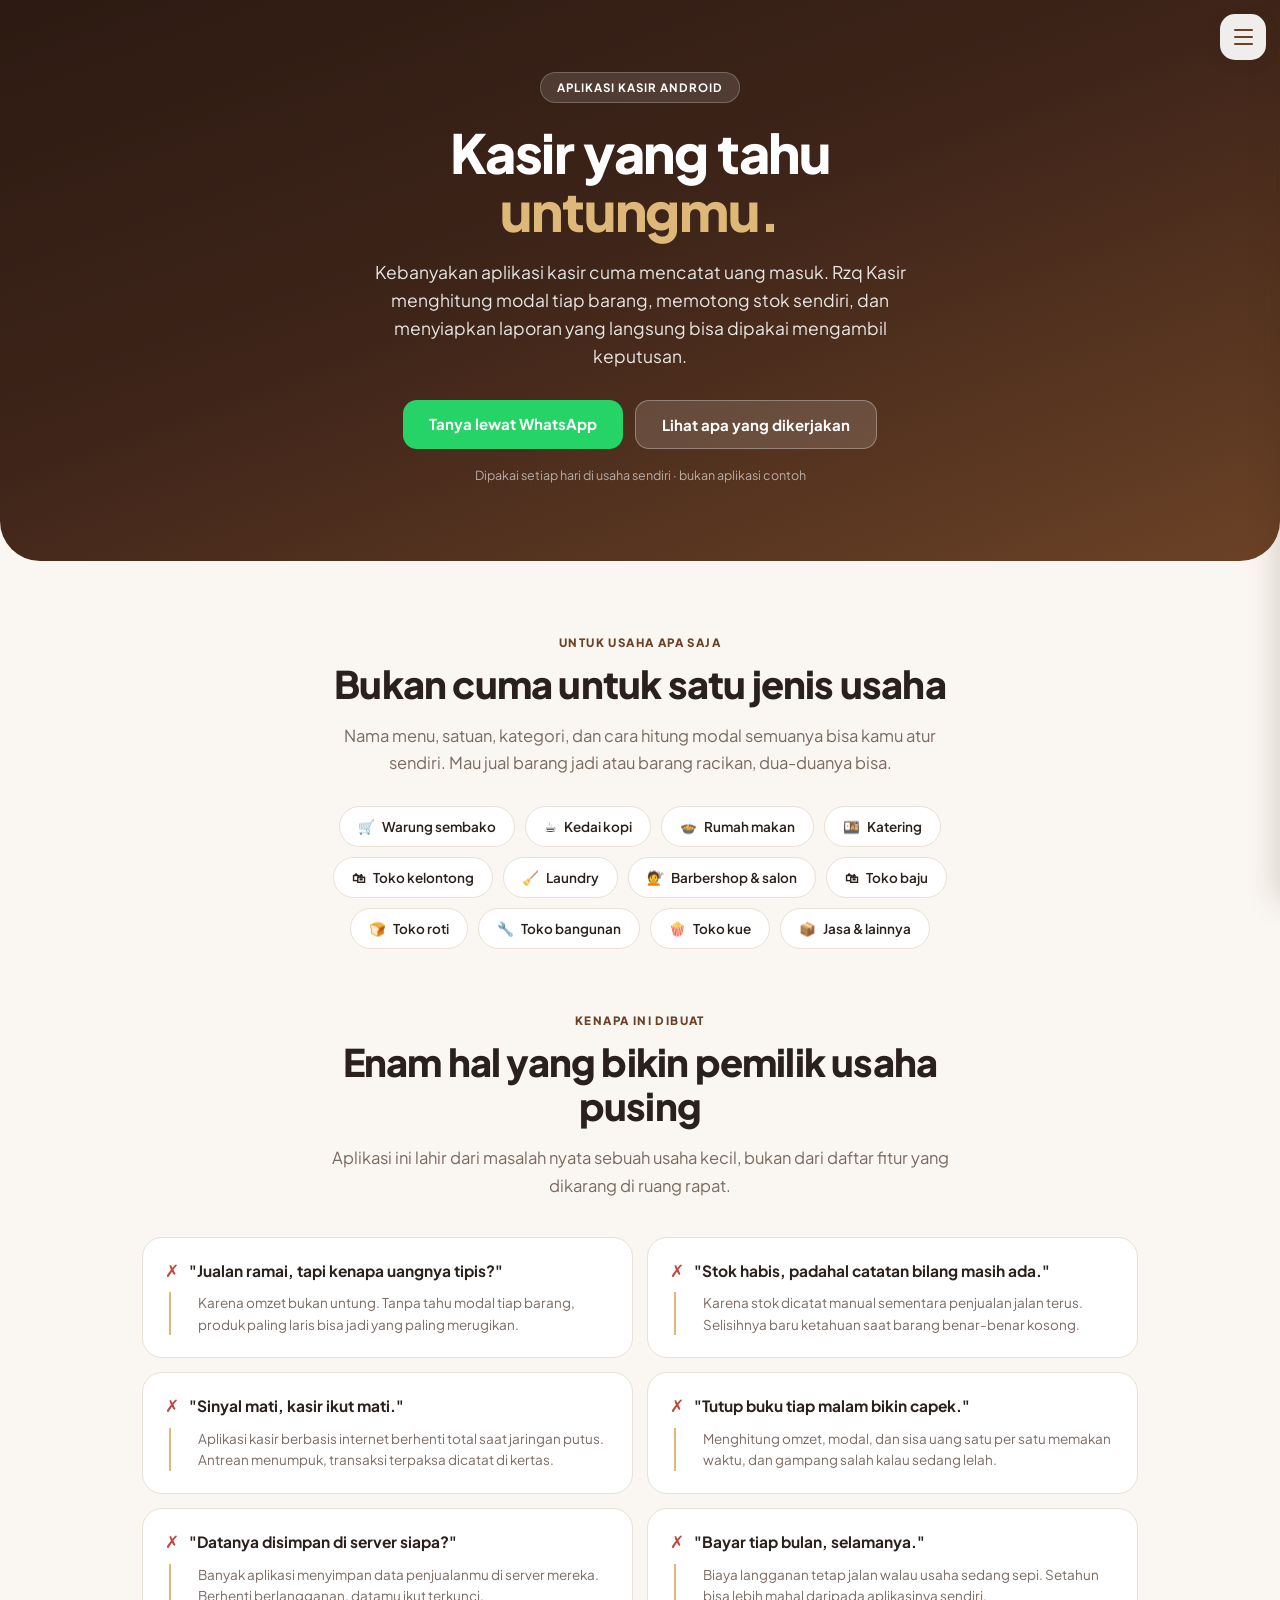
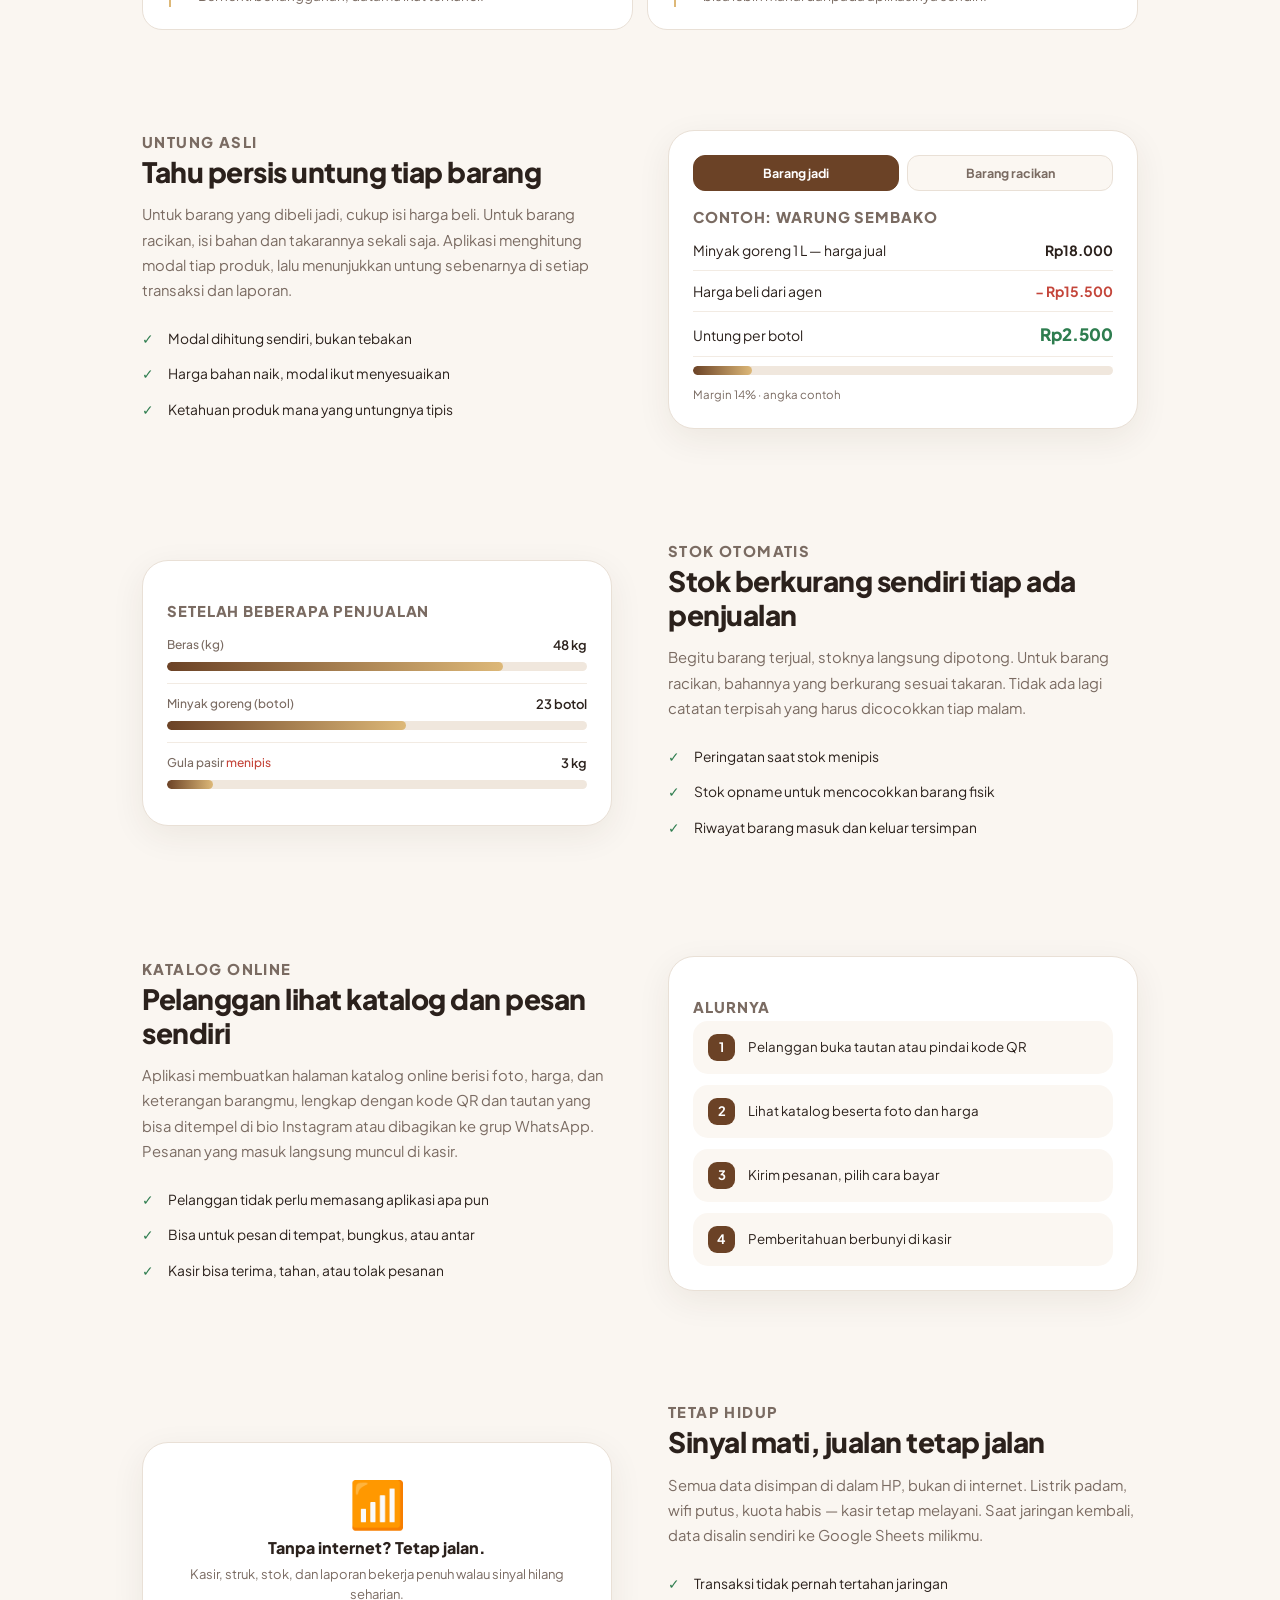
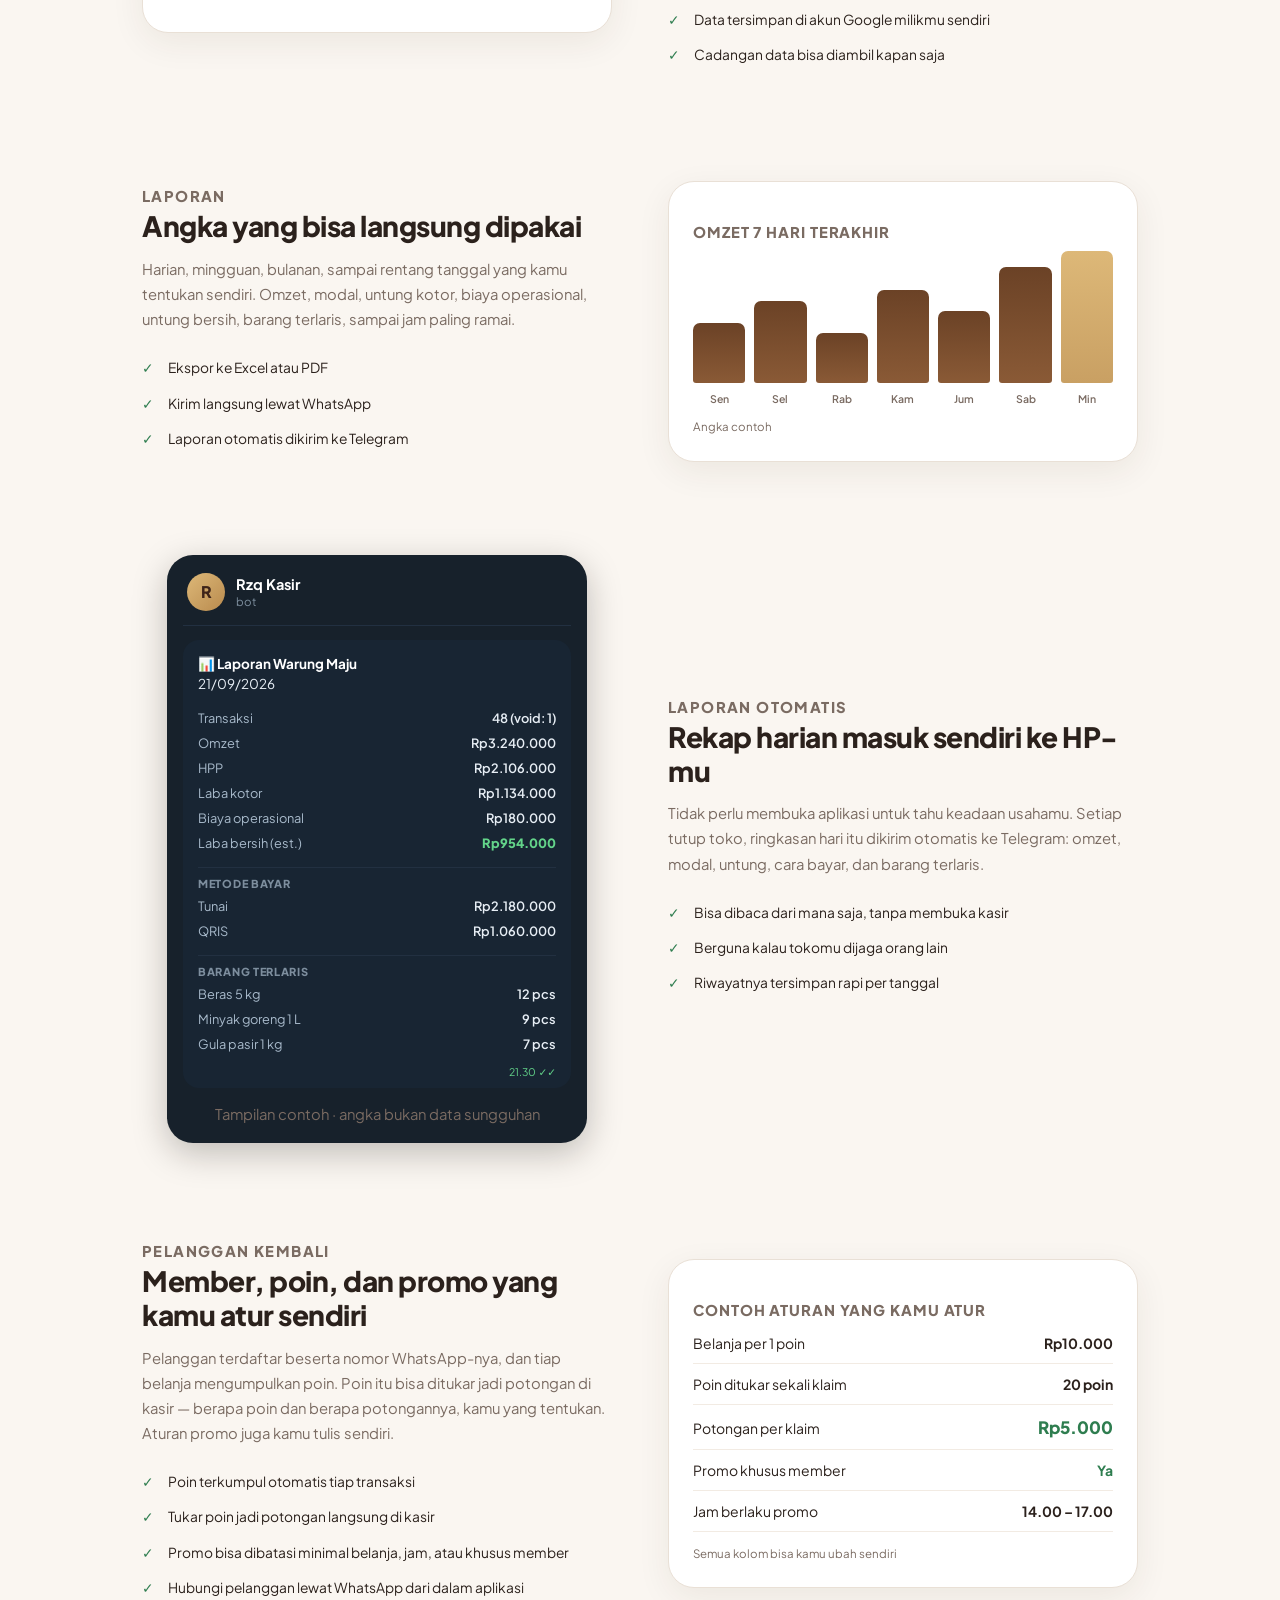
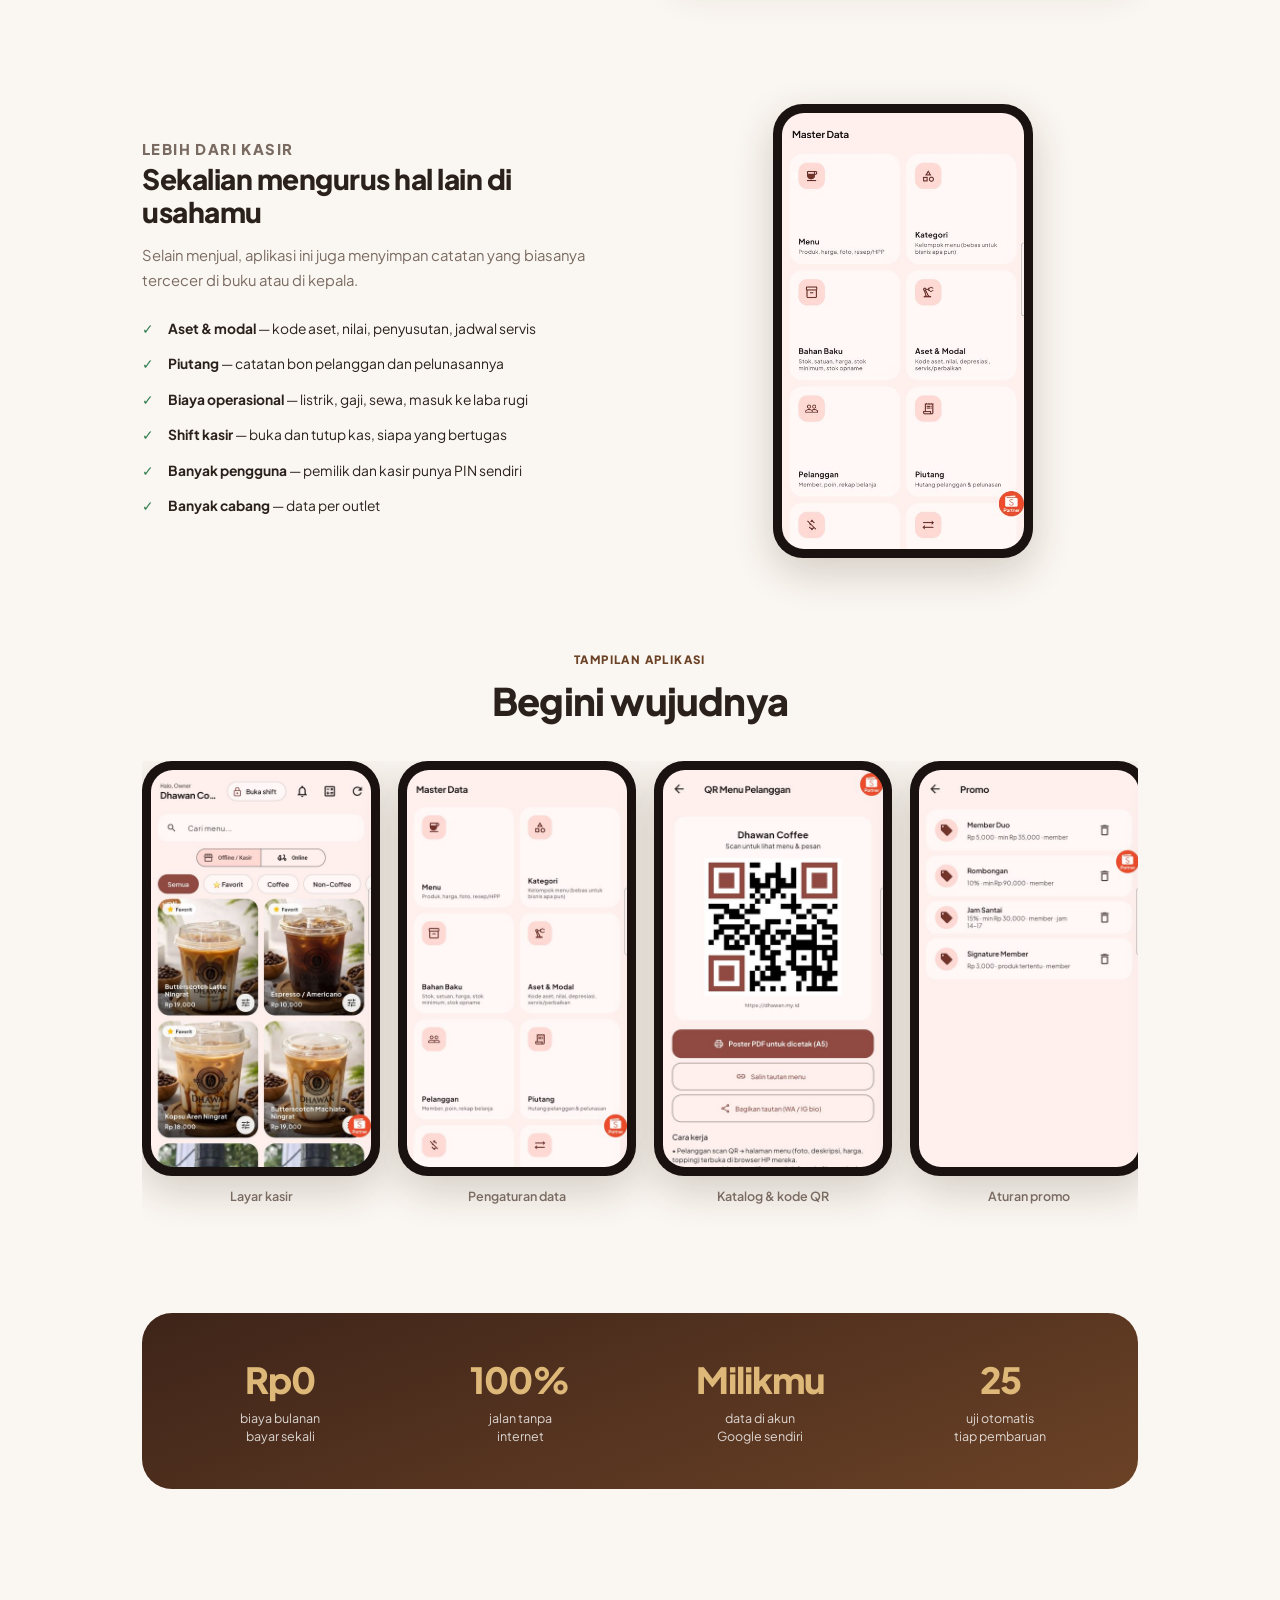
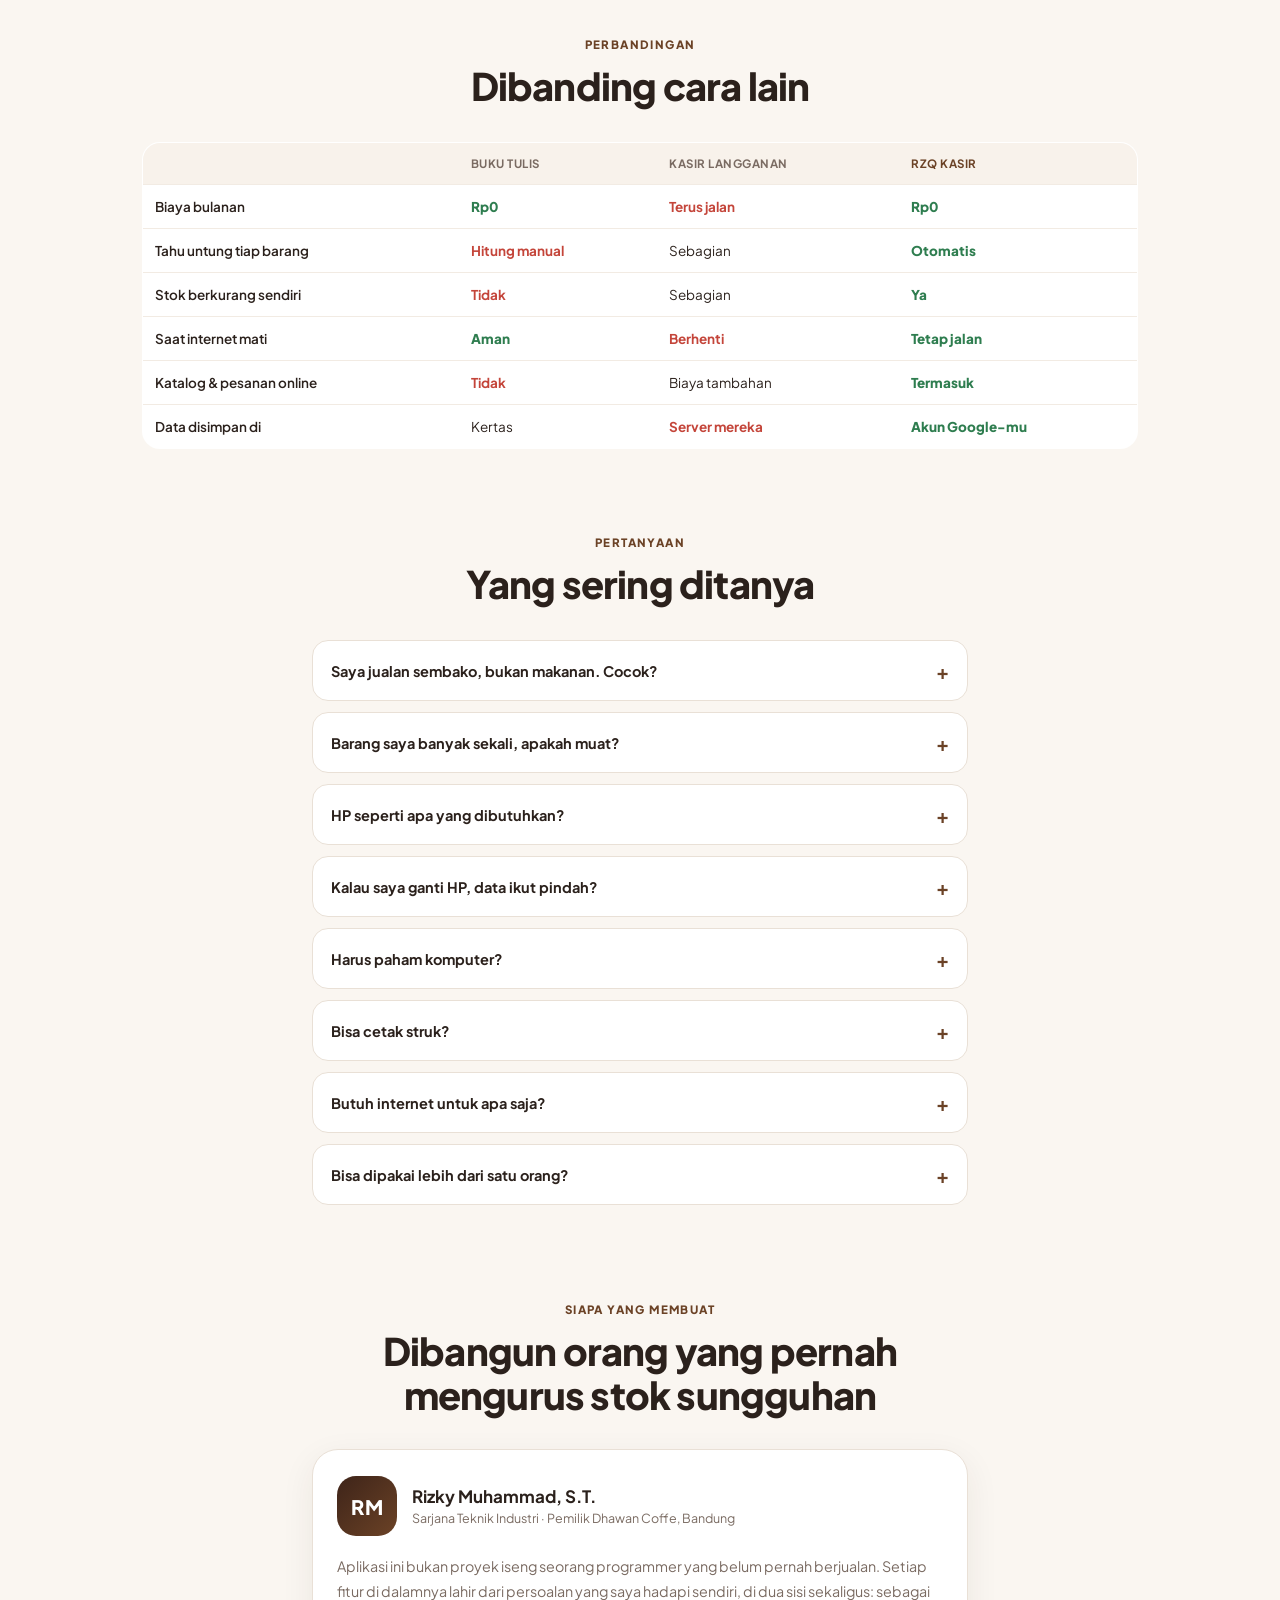
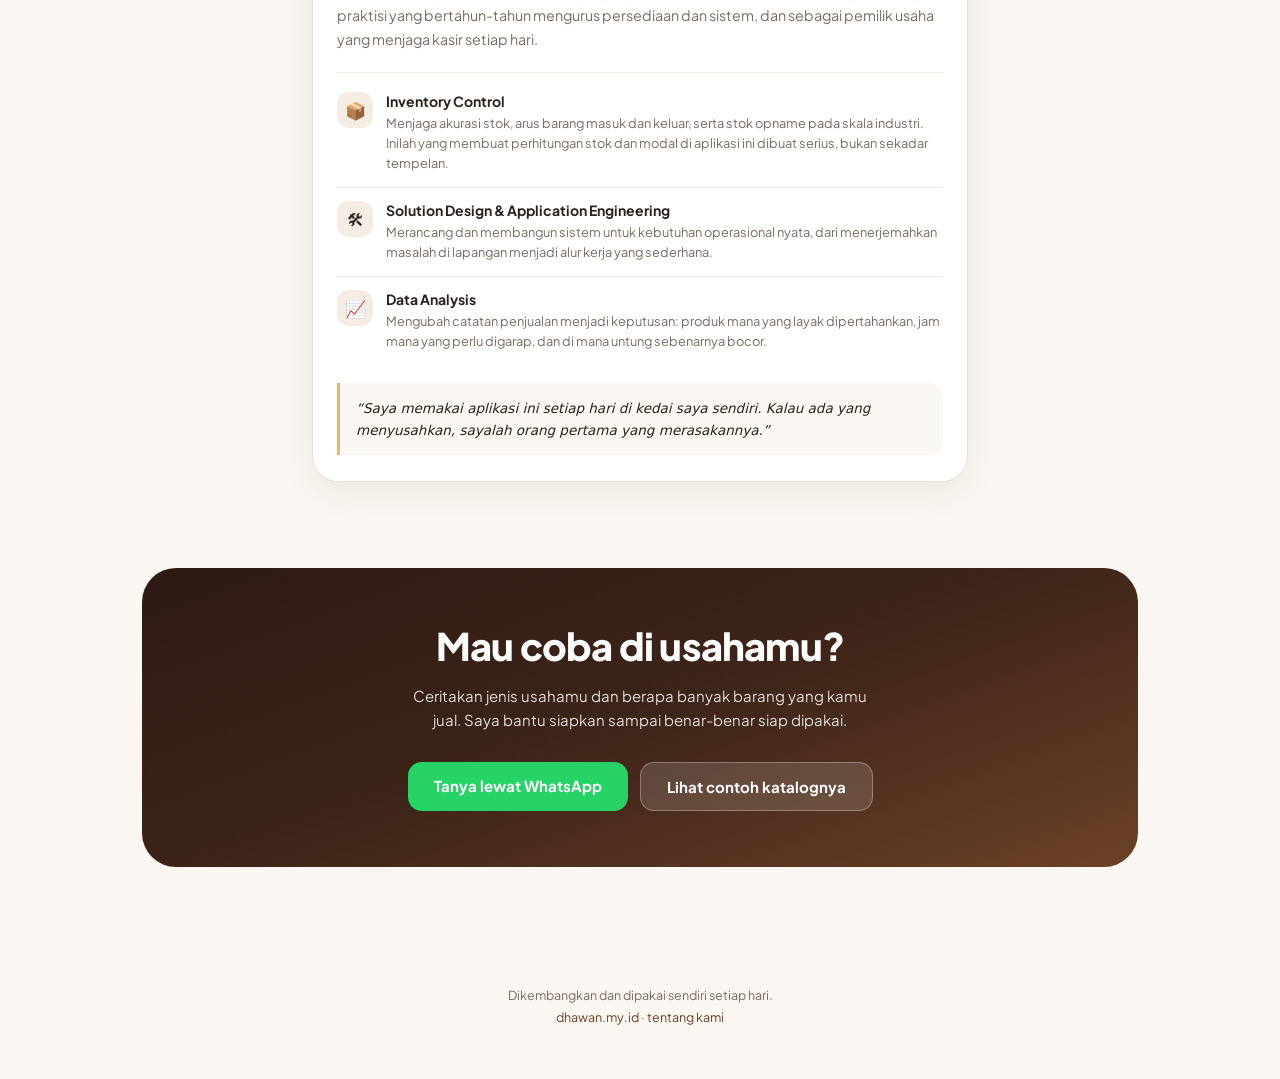
==== commit 7368ebe5: "Add files via upload" ====
--- a/kasir/index.html
+++ b/kasir/index.html
@@ -7,6 +7,8 @@
 <meta name="description" content="Aplikasi kasir Android untuk warung sembako, rumah makan, kedai kopi, dan toko apa pun. Tahu untung asli tiap barang, stok berkurang otomatis, laporan siap pakai. Jalan tanpa internet.">
 <meta property="og:title" content="Rzq Kasir - Kasir yang tahu untungmu">
 <meta property="og:description" content="Bukan cuma mencatat penjualan. Tahu untung asli tiap barang, stok otomatis, laporan siap pakai. Untuk usaha apa saja.">
+<link rel="icon" href="/icon.png">
+<link rel="apple-touch-icon" href="/icon.png">
 <link href="https://fonts.googleapis.com/css2?family=Plus+Jakarta+Sans:wght@400;500;600;700;800&display=swap" rel="stylesheet">
 <style>
 :root{
@@ -129,7 +131,9 @@
 .pic{width:36px;height:36px;flex:0 0 36px;border-radius:12px;background:#F5EDE4;font-size:17px;
  display:flex;align-items:center;justify-content:center}
 .pitem b{display:block;font-size:14px;margin-bottom:3px}
-.pitem span{display:block;font-size:12.8px;color:var(--muted);line-height:1.6}
+/* Hanya teks keterangan di dalam div, JANGAN kena .pic —
+   kalau kena, kotak ikonnya kehilangan display:flex dan isinya lari ke pojok. */
+.pitem div span{display:block;font-size:12.8px;color:var(--muted);line-height:1.6}
 .pquote{margin:18px 0 0;padding:14px 16px;background:#FBF7F2;border-left:3px solid var(--gold);
  border-radius:0 14px 14px 0;font-size:13.5px;line-height:1.65;font-style:italic;color:var(--ink)}
 
@@ -140,7 +144,8 @@
 .tgav{width:38px;height:38px;flex:0 0 38px;border-radius:50%;background:linear-gradient(135deg,var(--gold),#B98B4E);
  color:#3E2419;font-weight:800;display:flex;align-items:center;justify-content:center;font-size:16px}
 .tgh b{display:block;color:#fff;font-size:14.5px}
-.tgh span{display:block;color:#7D8E9E;font-size:11.5px;margin-top:1px}
+/* Sama seperti di atas: jangan kena .tgav, supaya huruf di dalamnya tetap di tengah. */
+.tgh div span{display:block;color:#7D8E9E;font-size:11.5px;margin-top:1px}
 .tgb{background:#182533;border-radius:16px;padding:14px 15px 10px;margin-top:14px}
 .tgt{color:#E7EEF5;font-size:13.5px;line-height:1.5;margin-bottom:11px}
 .tgt b{color:#fff}
